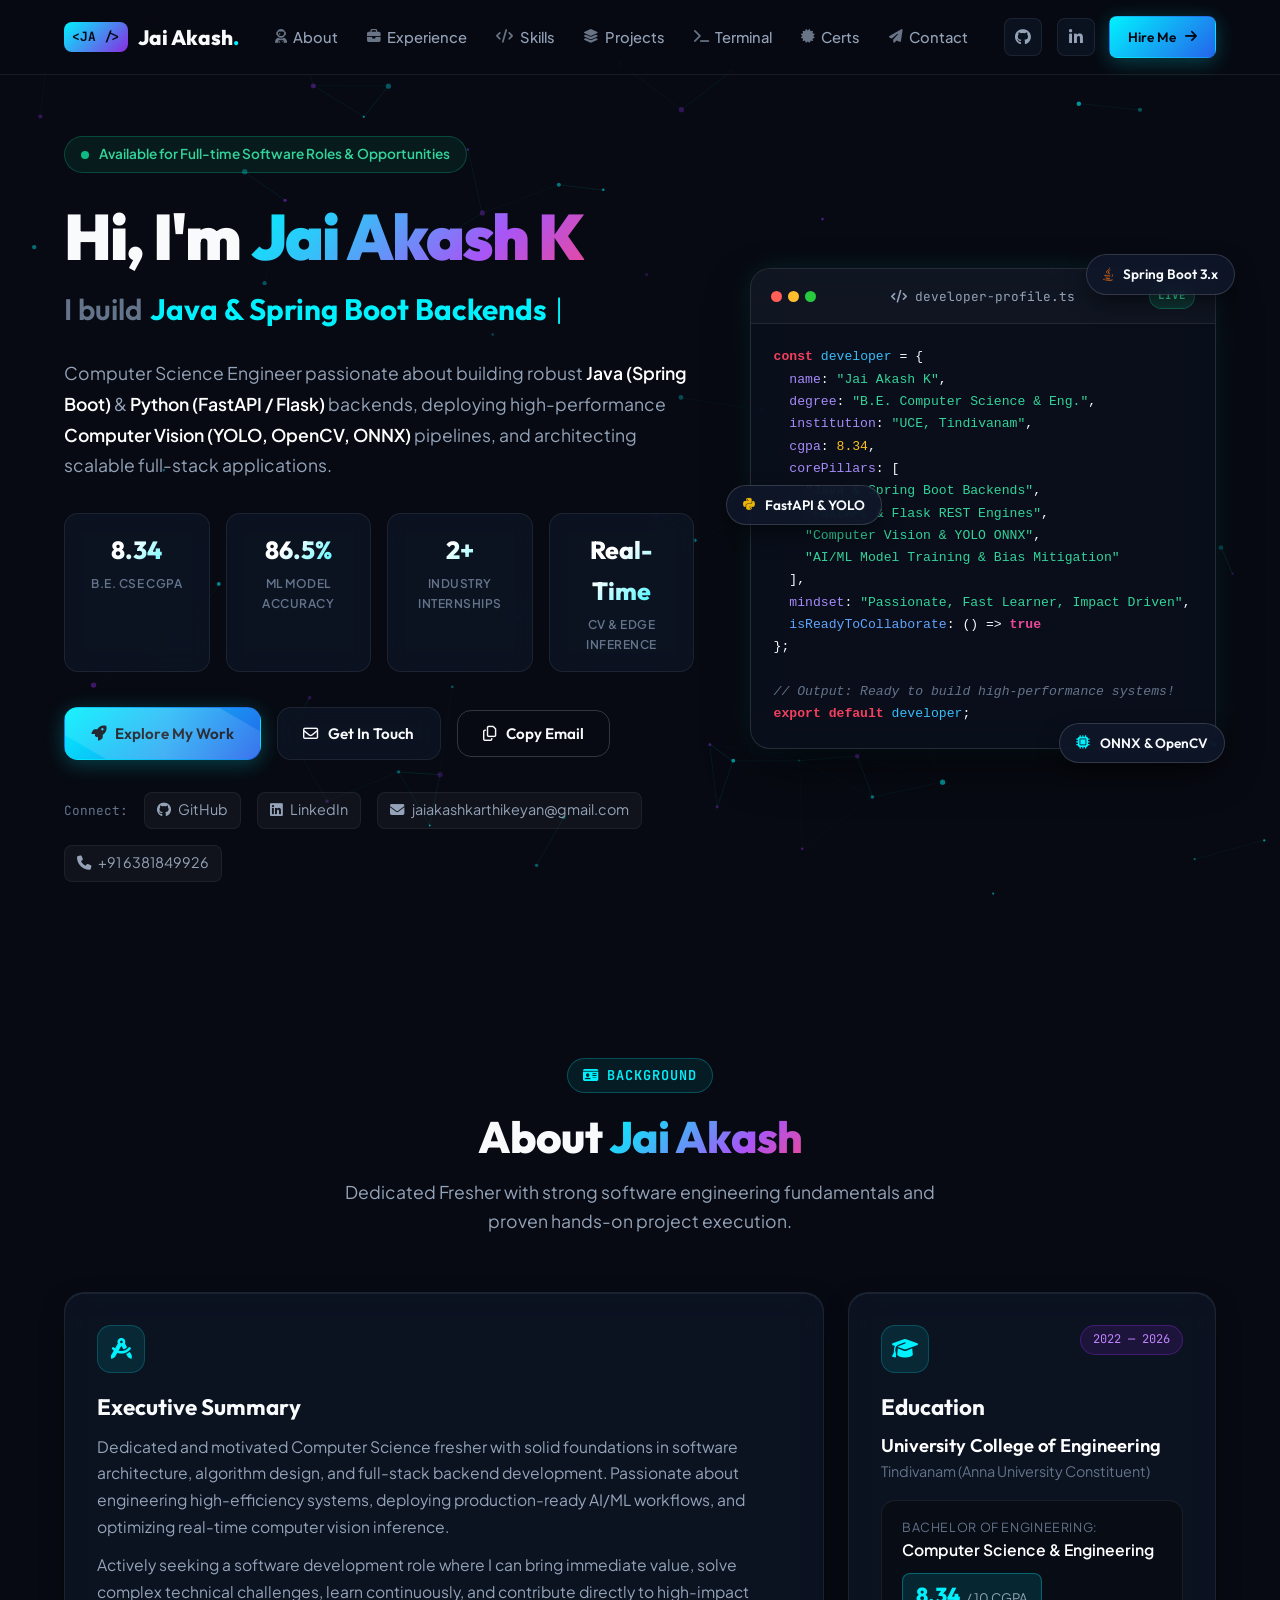
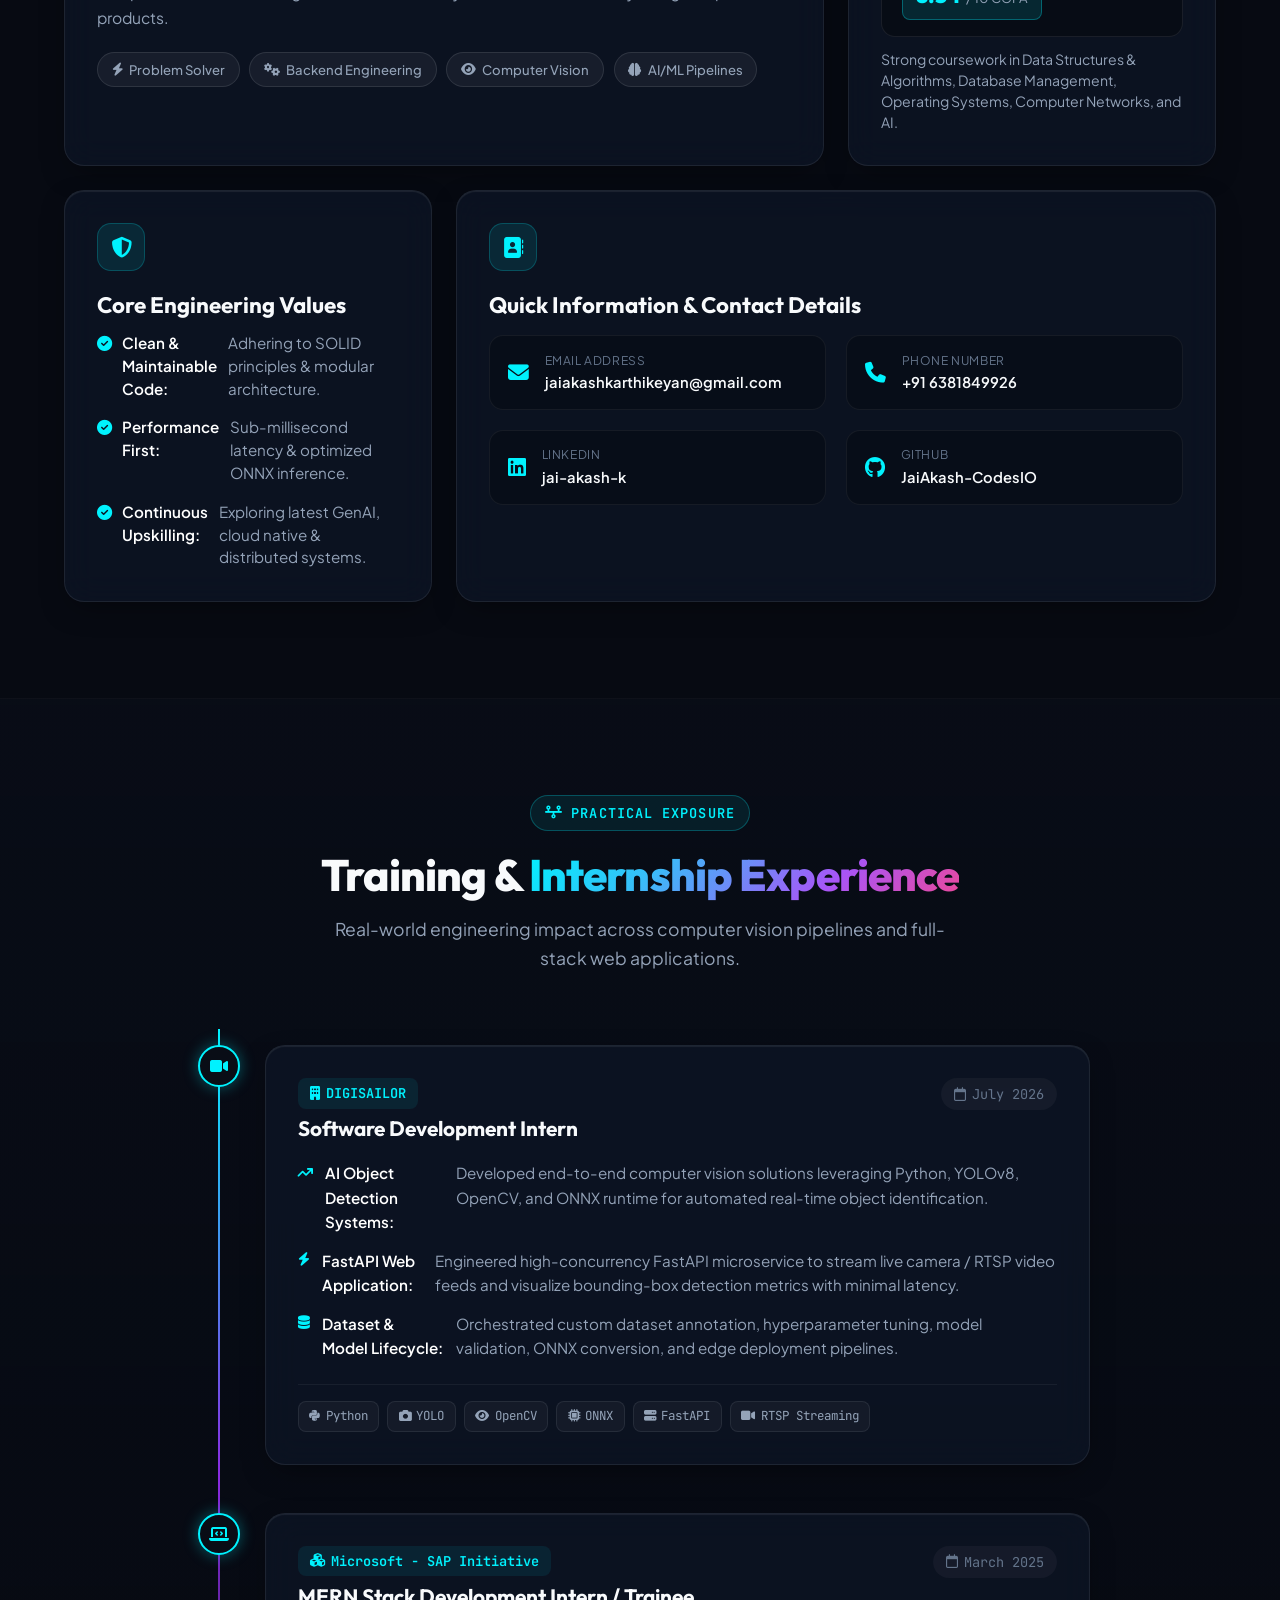
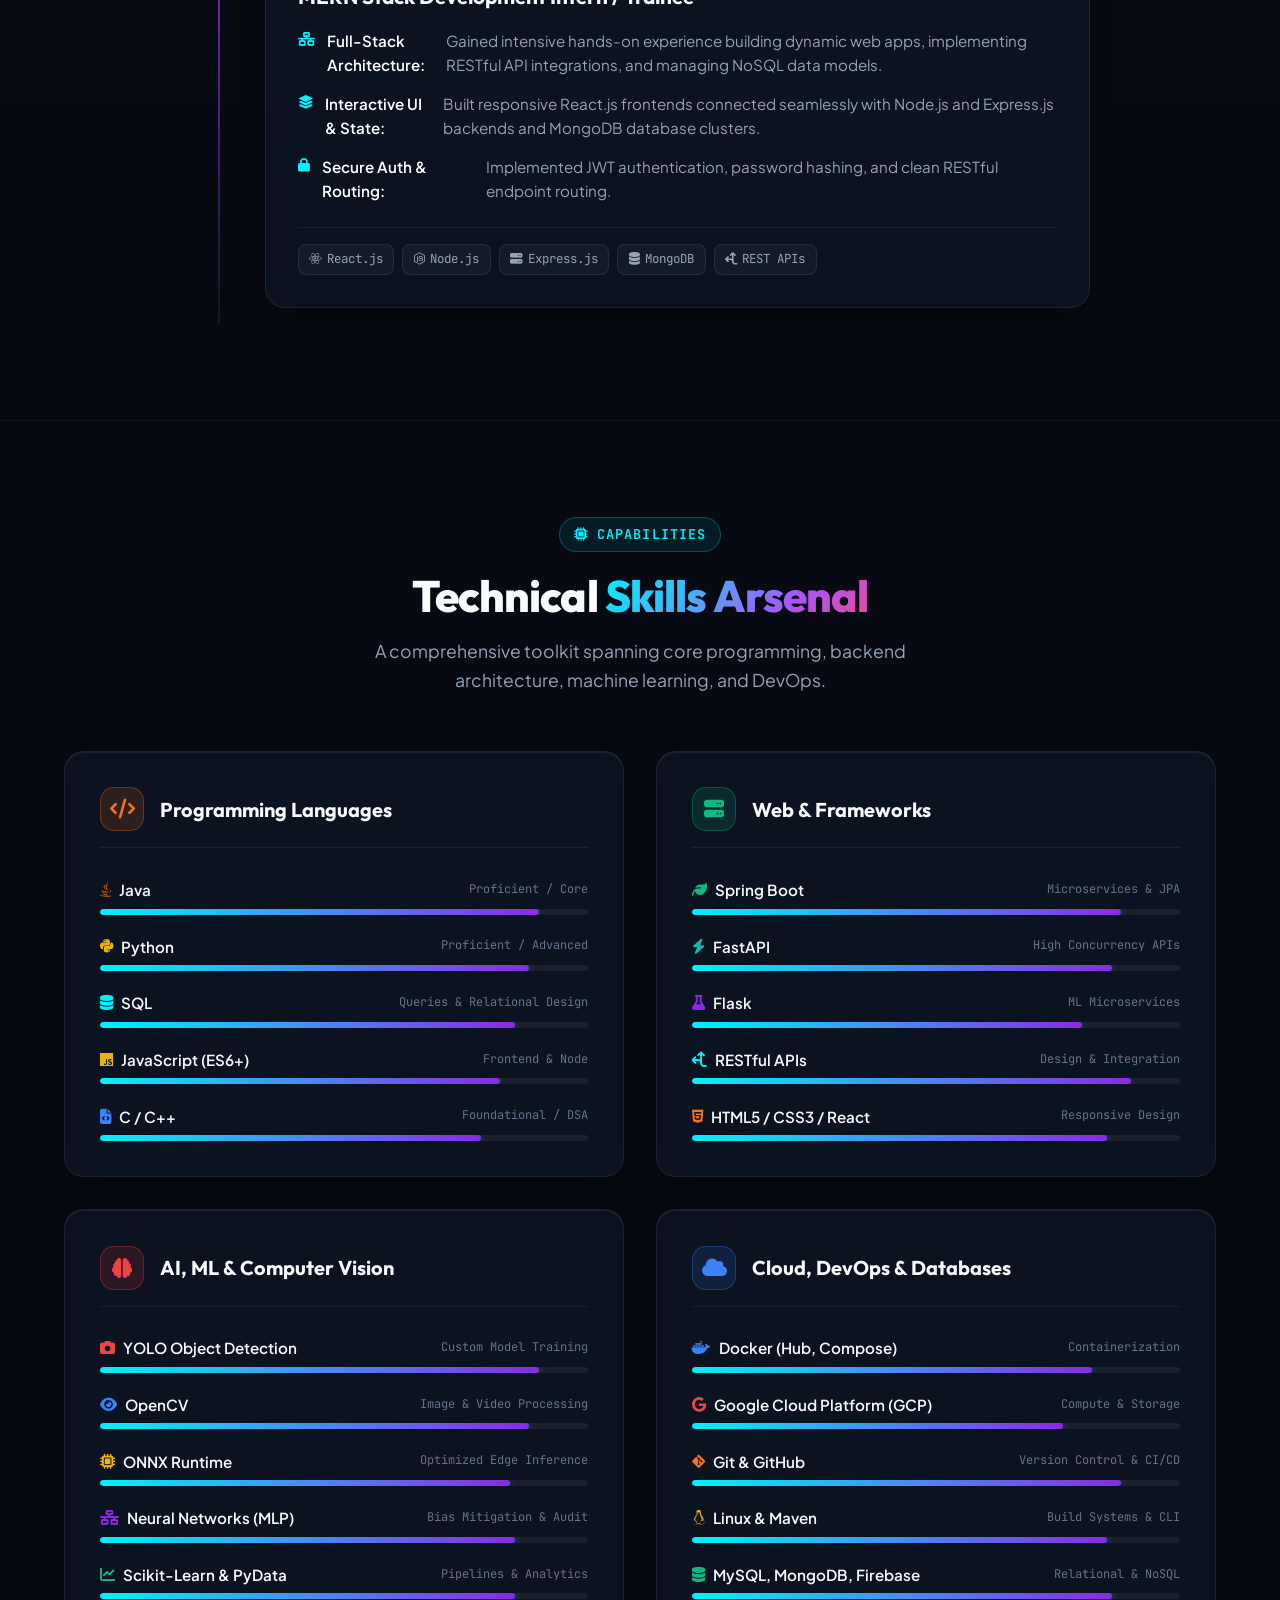
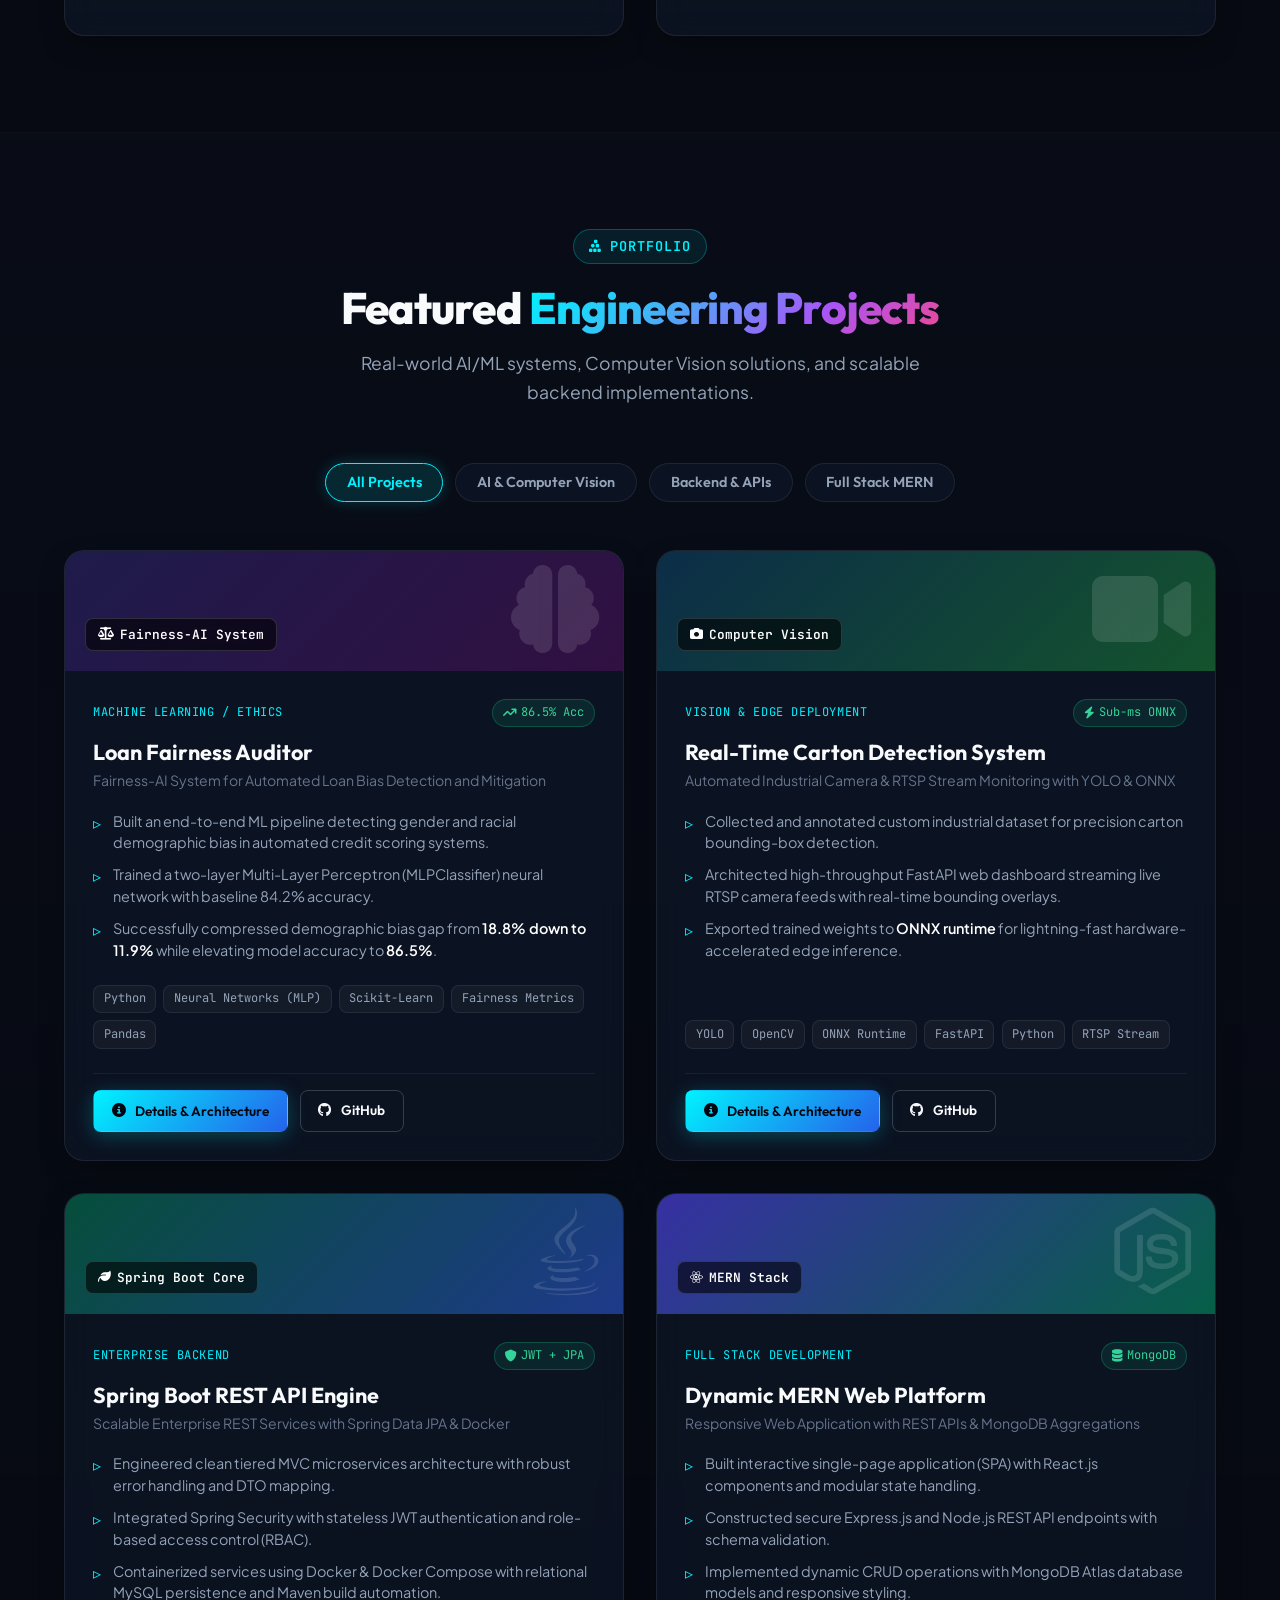
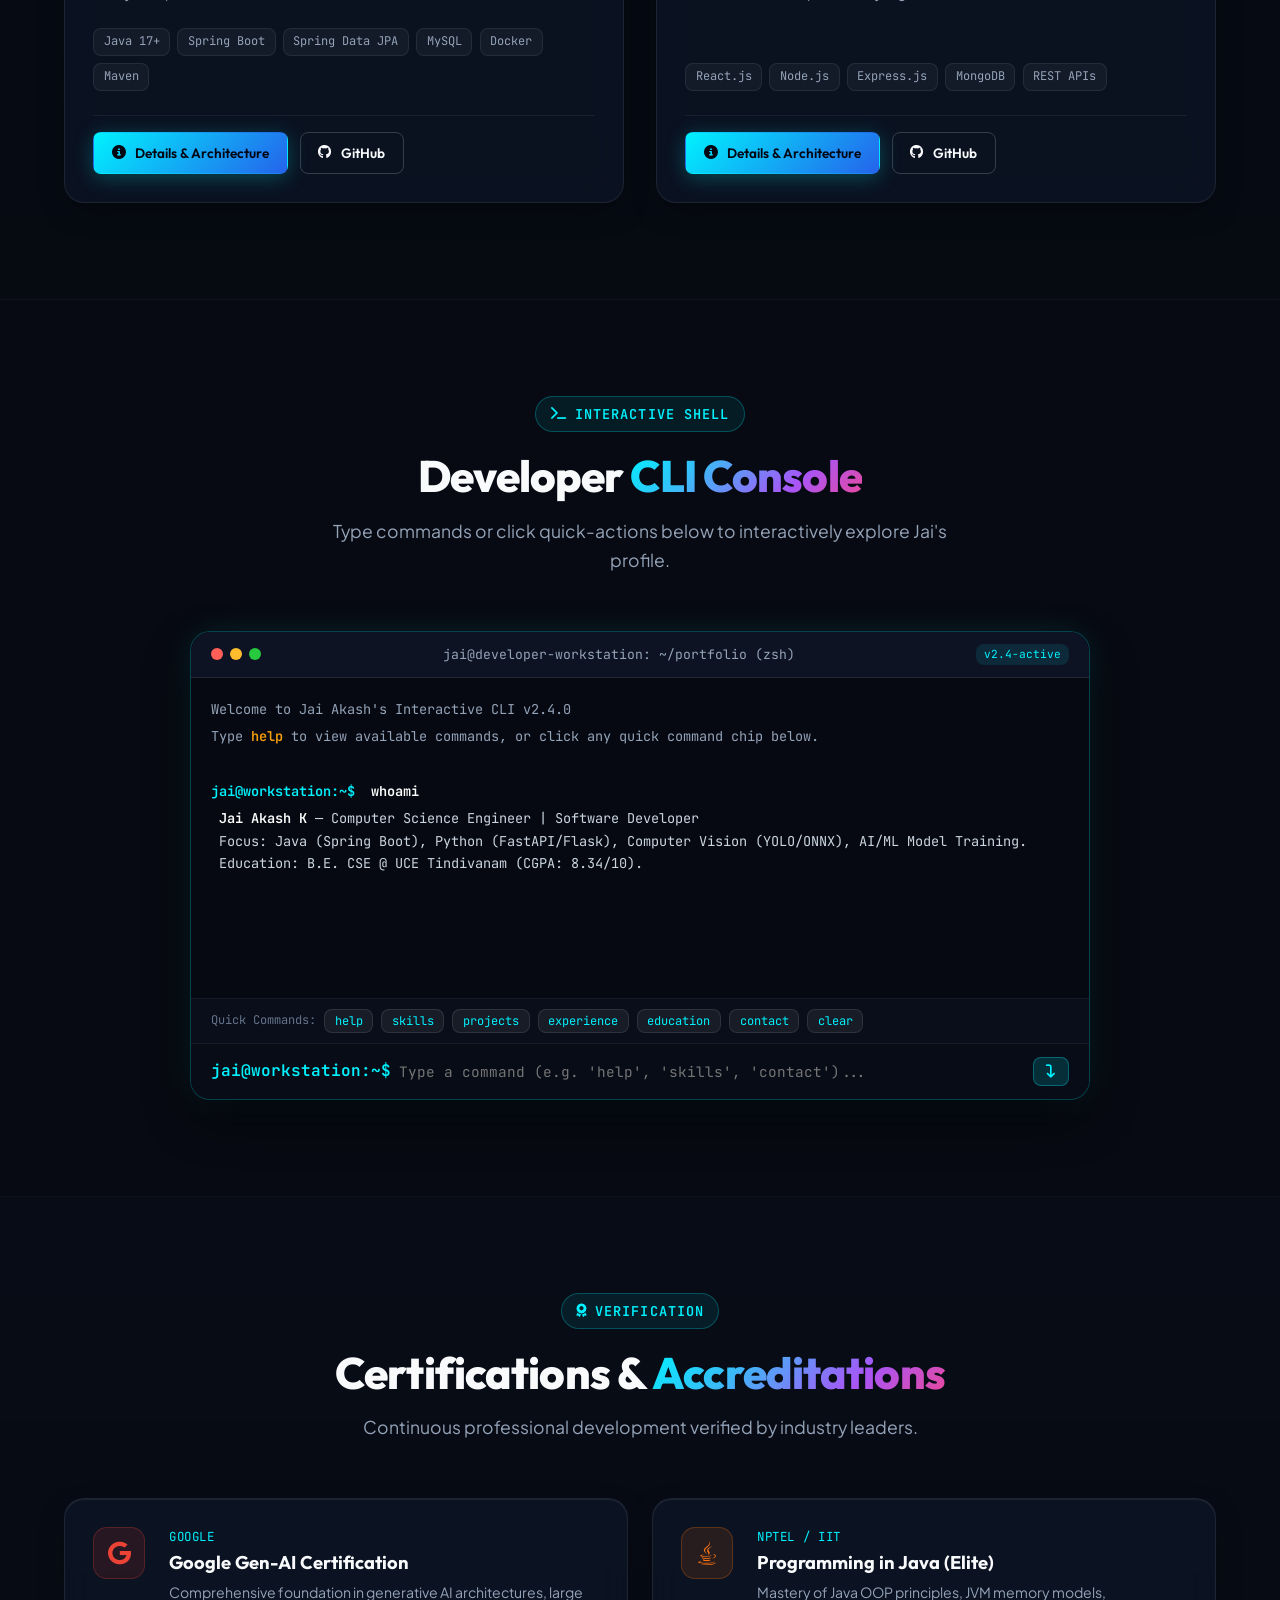
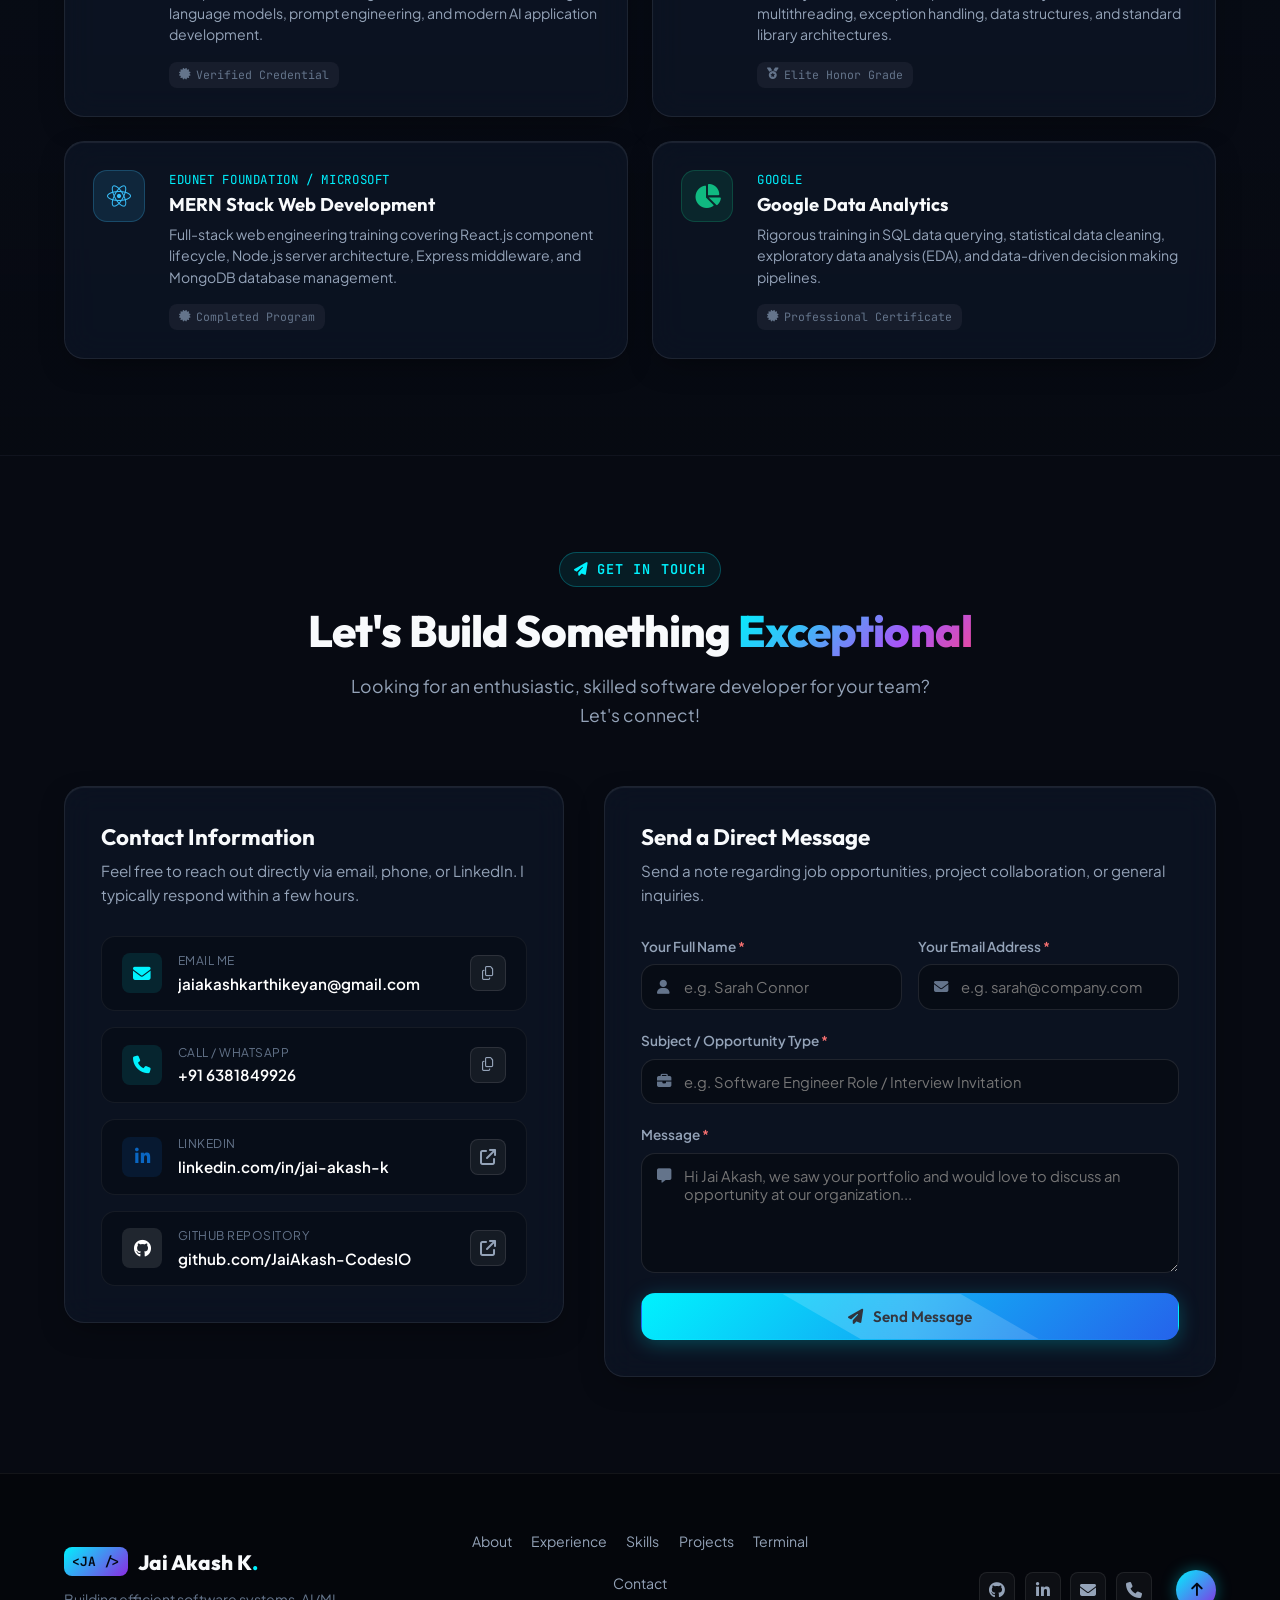
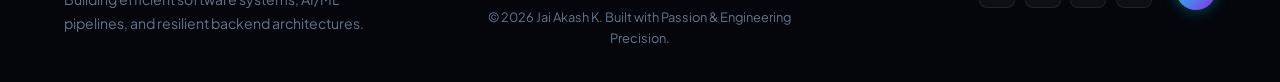
==== index.html @ e38d55bb "feat: initial portfolio release" ====
<!DOCTYPE html>
<html lang="en" class="scroll-smooth">
<head>
  <meta charset="UTF-8">
  <meta name="viewport" content="width=device-width, initial-scale=1.0">
  <meta name="description" content="Jai Akash K - Software Developer & Computer Science Engineer specializing in Spring Boot, FastAPI, AI/ML Model Training, and Computer Vision (YOLO, OpenCV, ONNX).">
  <meta name="keywords" content="Jai Akash K, Software Developer, Java, Spring Boot, Python, FastAPI, Flask, Computer Vision, YOLO, OpenCV, Machine Learning, Portfolio">
  <meta name="author" content="Jai Akash K">
  <title>Jai Akash K | Software Developer & AI/ML Engineer</title>

  <!-- Google Fonts -->
  <link rel="preconnect" href="https://fonts.googleapis.com">
  <link rel="preconnect" href="https://fonts.gstatic.com" crossorigin>
  <link href="https://fonts.googleapis.com/css2?family=JetBrains+Mono:ital,wght@0,300;0,400;0,600;0,700;1,400&family=Outfit:wght@300;400;500;600;700;800;900&family=Plus+Jakarta+Sans:wght@300;400;500;600;700&display=swap" rel="stylesheet">

  <!-- FontAwesome Icons -->
  <link rel="stylesheet" href="https://cdnjs.cloudflare.com/ajax/libs/font-awesome/6.5.1/css/all.min.css" integrity="sha512-DTOQO9RWCH3ppGqcWaEA1BIZOC6xxalwEsw9c2QQeAIftl+Vegovlnee1c9QX4TctnWMn13TZye+giMm8e2LwA==" crossorigin="anonymous" referrerpolicy="no-referrer" />

  <!-- Main Stylesheet -->
  <link rel="stylesheet" href="styles.css">
</head>
<body>

  <!-- Background Animated Canvas -->
  <canvas id="bg-canvas"></canvas>

  <!-- Reading / Scroll Progress Bar -->
  <div id="scroll-progress" class="scroll-progress-bar"></div>

  <!-- Toast Container -->
  <div id="toast-container" class="toast-container" aria-live="polite"></div>

  <!-- Top Navigation Bar -->
  <header class="navbar-header" id="navbar">
    <div class="nav-container">
      <a href="#hero" class="nav-brand" aria-label="Jai Akash Home">
        <span class="brand-badge">&lt;JA /&gt;</span>
        <span class="brand-text">Jai Akash<span class="dot">.</span></span>
      </a>

      <!-- Desktop Nav Links -->
      <nav class="nav-links" id="nav-menu">
        <a href="#about" class="nav-link"><i class="fa-solid fa-user-astronaut"></i> About</a>
        <a href="#experience" class="nav-link"><i class="fa-solid fa-briefcase"></i> Experience</a>
        <a href="#skills" class="nav-link"><i class="fa-solid fa-code"></i> Skills</a>
        <a href="#projects" class="nav-link"><i class="fa-solid fa-layer-group"></i> Projects</a>
        <a href="#terminal" class="nav-link"><i class="fa-solid fa-terminal"></i> Terminal</a>
        <a href="#certifications" class="nav-link"><i class="fa-solid fa-certificate"></i> Certs</a>
        <a href="#contact" class="nav-link"><i class="fa-solid fa-paper-plane"></i> Contact</a>
      </nav>

      <!-- Nav CTA & Actions -->
      <div class="nav-actions">
        <a href="https://github.com/JaiAkash-CodesIO" target="_blank" rel="noopener noreferrer" class="social-icon-btn" title="GitHub Profile">
          <i class="fa-brands fa-github"></i>
        </a>
        <a href="https://linkedin.com/in/jai-akash-k" target="_blank" rel="noopener noreferrer" class="social-icon-btn" title="LinkedIn Profile">
          <i class="fa-brands fa-linkedin-in"></i>
        </a>
        <a href="#contact" class="btn btn-primary btn-sm">
          <span>Hire Me</span>
          <i class="fa-solid fa-arrow-right"></i>
        </a>
        <!-- Mobile Hamburger Toggle -->
        <button class="mobile-toggle" id="mobile-toggle" aria-label="Toggle Navigation Menu">
          <span class="bar"></span>
          <span class="bar"></span>
          <span class="bar"></span>
        </button>
      </div>
    </div>
  </header>

  <main>
    <!-- HERO SECTION -->
    <section id="hero" class="hero-section">
      <div class="container hero-grid">
        <!-- Hero Text Content -->
        <div class="hero-content">
          <div class="status-pill">
            <span class="pulse-dot"></span>
            <span>Available for Full-time Software Roles & Opportunities</span>
          </div>

          <h1 class="hero-title">
            Hi, I'm <span class="gradient-text">Jai Akash K</span>
          </h1>

          <div class="hero-typing-wrapper">
            <span class="typing-prefix">I build</span>
            <span class="typing-text" id="typing-text"></span>
            <span class="typing-cursor">|</span>
          </div>

          <p class="hero-description">
            Computer Science Engineer passionate about building robust <strong>Java (Spring Boot)</strong> & <strong>Python (FastAPI / Flask)</strong> backends, deploying high-performance <strong>Computer Vision (YOLO, OpenCV, ONNX)</strong> pipelines, and architecting scalable full-stack applications.
          </p>

          <!-- Hero Metrics -->
          <div class="hero-stats">
            <div class="stat-card">
              <div class="stat-number">8.34</div>
              <div class="stat-label">B.E. CSE CGPA</div>
            </div>
            <div class="stat-card">
              <div class="stat-number">86.5%</div>
              <div class="stat-label">ML Model Accuracy</div>
            </div>
            <div class="stat-card">
              <div class="stat-number">2+</div>
              <div class="stat-label">Industry Internships</div>
            </div>
            <div class="stat-card">
              <div class="stat-number">Real-Time</div>
              <div class="stat-label">CV & Edge Inference</div>
            </div>
          </div>

          <!-- Hero Action Buttons -->
          <div class="hero-actions">
            <a href="#projects" class="btn btn-primary btn-glow">
              <i class="fa-solid fa-rocket"></i>
              <span>Explore My Work</span>
            </a>
            <a href="#contact" class="btn btn-glass">
              <i class="fa-regular fa-envelope"></i>
              <span>Get In Touch</span>
            </a>
            <button class="btn btn-outline" id="quick-copy-email" data-clipboard="jaiakashkarthikeyan@gmail.com">
              <i class="fa-regular fa-copy"></i>
              <span>Copy Email</span>
            </button>
          </div>

          <!-- Direct Quick Links -->
          <div class="hero-social-links">
            <span class="links-label">Connect:</span>
            <a href="https://github.com/JaiAkash-CodesIO" target="_blank" rel="noopener noreferrer" class="hero-social-link">
              <i class="fa-brands fa-github"></i> GitHub
            </a>
            <a href="https://linkedin.com/in/jai-akash-k" target="_blank" rel="noopener noreferrer" class="hero-social-link">
              <i class="fa-brands fa-linkedin"></i> LinkedIn
            </a>
            <a href="mailto:jaiakashkarthikeyan@gmail.com" class="hero-social-link">
              <i class="fa-solid fa-envelope"></i> jaiakashkarthikeyan@gmail.com
            </a>
            <a href="tel:+916381849926" class="hero-social-link">
              <i class="fa-solid fa-phone"></i> +91 6381849926
            </a>
          </div>
        </div>

        <!-- Hero Visual / 3D Code Card -->
        <div class="hero-visual">
          <div class="floating-tech-card" id="tech-card">
            <div class="card-header-bar">
              <div class="mac-dots">
                <span class="dot-red"></span>
                <span class="dot-yellow"></span>
                <span class="dot-green"></span>
              </div>
              <span class="card-title-text"><i class="fa-solid fa-code"></i> developer-profile.ts</span>
              <span class="badge-live">LIVE</span>
            </div>

            <div class="card-code-body">
              <pre><code><span class="code-keyword">const</span> <span class="code-variable">developer</span> = {
  <span class="code-property">name</span>: <span class="code-string">"Jai Akash K"</span>,
  <span class="code-property">degree</span>: <span class="code-string">"B.E. Computer Science & Eng."</span>,
  <span class="code-property">institution</span>: <span class="code-string">"UCE, Tindivanam"</span>,
  <span class="code-property">cgpa</span>: <span class="code-number">8.34</span>,
  <span class="code-property">corePillars</span>: [
    <span class="code-string">"Java & Spring Boot Backends"</span>,
    <span class="code-string">"FastAPI & Flask REST Engines"</span>,
    <span class="code-string">"Computer Vision & YOLO ONNX"</span>,
    <span class="code-string">"AI/ML Model Training & Bias Mitigation"</span>
  ],
  <span class="code-property">mindset</span>: <span class="code-string">"Passionate, Fast Learner, Impact Driven"</span>,
  <span class="code-function">isReadyToCollaborate</span>: () =&gt; <span class="code-boolean">true</span>
};

<span class="code-comment">// Output: Ready to build high-performance systems!</span>
<span class="code-keyword">export default</span> <span class="code-variable">developer</span>;</code></pre>
            </div>

            <!-- Floating Badges on Card -->
            <div class="float-badge badge-top-right">
              <i class="fa-brands fa-java text-orange"></i>
              <span>Spring Boot 3.x</span>
            </div>
            <div class="float-badge badge-mid-left">
              <i class="fa-brands fa-python text-yellow"></i>
              <span>FastAPI & YOLO</span>
            </div>
            <div class="float-badge badge-bottom-right">
              <i class="fa-solid fa-microchip text-cyan"></i>
              <span>ONNX & OpenCV</span>
            </div>
          </div>
        </div>
      </div>
    </section>

    <!-- ABOUT & EDUCATION BENTO SECTION -->
    <section id="about" class="section-padding">
      <div class="container">
        <div class="section-header text-center">
          <div class="section-tag"><i class="fa-solid fa-id-card"></i> Background</div>
          <h2 class="section-title">About <span class="gradient-text">Jai Akash</span></h2>
          <p class="section-subtitle">Dedicated Fresher with strong software engineering fundamentals and proven hands-on project execution.</p>
        </div>

        <div class="bento-grid">
          <!-- Executive Summary Bento Item -->
          <div class="bento-card bento-span-2">
            <div class="bento-icon-wrapper">
              <i class="fa-solid fa-compass-drafting"></i>
            </div>
            <h3 class="bento-title">Executive Summary</h3>
            <p class="bento-text">
              Dedicated and motivated Computer Science fresher with solid foundations in software architecture, algorithm design, and full-stack backend development. Passionate about engineering high-efficiency systems, deploying production-ready AI/ML workflows, and optimizing real-time computer vision inference.
            </p>
            <p class="bento-text mt-3">
              Actively seeking a software development role where I can bring immediate value, solve complex technical challenges, learn continuously, and contribute directly to high-impact products.
            </p>
            <div class="bento-tags mt-4">
              <span class="tech-tag"><i class="fa-solid fa-bolt"></i> Problem Solver</span>
              <span class="tech-tag"><i class="fa-solid fa-gears"></i> Backend Engineering</span>
              <span class="tech-tag"><i class="fa-solid fa-eye"></i> Computer Vision</span>
              <span class="tech-tag"><i class="fa-solid fa-brain"></i> AI/ML Pipelines</span>
            </div>
          </div>

          <!-- Education Card -->
          <div class="bento-card">
            <div class="bento-icon-wrapper">
              <i class="fa-solid fa-graduation-cap"></i>
            </div>
            <div class="bento-date-pill">2022 — 2026</div>
            <h3 class="bento-title">Education</h3>
            <h4 class="bento-institution">University College of Engineering</h4>
            <p class="bento-subinfo">Tindivanam (Anna University Constituent)</p>
            <div class="grade-highlight">
              <span class="grade-label">Bachelor of Engineering:</span>
              <span class="grade-value">Computer Science & Engineering</span>
              <div class="cgpa-box">
                <span class="cgpa-num">8.34</span>
                <span class="cgpa-denom">/ 10 CGPA</span>
              </div>
            </div>
            <p class="bento-note mt-3">Strong coursework in Data Structures & Algorithms, Database Management, Operating Systems, Computer Networks, and AI.</p>
          </div>

          <!-- Core Values & Philosophy -->
          <div class="bento-card">
            <div class="bento-icon-wrapper">
              <i class="fa-solid fa-shield-halved"></i>
            </div>
            <h3 class="bento-title">Core Engineering Values</h3>
            <ul class="values-list">
              <li><i class="fa-solid fa-circle-check text-cyan"></i> <strong>Clean & Maintainable Code:</strong> Adhering to SOLID principles & modular architecture.</li>
              <li><i class="fa-solid fa-circle-check text-cyan"></i> <strong>Performance First:</strong> Sub-millisecond latency & optimized ONNX inference.</li>
              <li><i class="fa-solid fa-circle-check text-cyan"></i> <strong>Continuous Upskilling:</strong> Exploring latest GenAI, cloud native & distributed systems.</li>
            </ul>
          </div>

          <!-- Quick Contact & Location Info -->
          <div class="bento-card bento-span-2">
            <div class="bento-icon-wrapper">
              <i class="fa-solid fa-address-book"></i>
            </div>
            <h3 class="bento-title">Quick Information & Contact Details</h3>
            <div class="quick-contact-grid">
              <div class="contact-mini-item">
                <i class="fa-solid fa-envelope"></i>
                <div>
                  <span class="mini-label">Email Address</span>
                  <a href="mailto:jaiakashkarthikeyan@gmail.com" class="mini-val">jaiakashkarthikeyan@gmail.com</a>
                </div>
              </div>
              <div class="contact-mini-item">
                <i class="fa-solid fa-phone"></i>
                <div>
                  <span class="mini-label">Phone Number</span>
                  <a href="tel:+916381849926" class="mini-val">+91 6381849926</a>
                </div>
              </div>
              <div class="contact-mini-item">
                <i class="fa-brands fa-linkedin"></i>
                <div>
                  <span class="mini-label">LinkedIn</span>
                  <a href="https://linkedin.com/in/jai-akash-k" target="_blank" rel="noopener noreferrer" class="mini-val">jai-akash-k</a>
                </div>
              </div>
              <div class="contact-mini-item">
                <i class="fa-brands fa-github"></i>
                <div>
                  <span class="mini-label">GitHub</span>
                  <a href="https://github.com/JaiAkash-CodesIO" target="_blank" rel="noopener noreferrer" class="mini-val">JaiAkash-CodesIO</a>
                </div>
              </div>
            </div>
          </div>
        </div>
      </div>
    </section>

    <!-- EXPERIENCE & INTERNSHIPS -->
    <section id="experience" class="section-padding section-alt">
      <div class="container">
        <div class="section-header text-center">
          <div class="section-tag"><i class="fa-solid fa-timeline"></i> Practical Exposure</div>
          <h2 class="section-title">Training & <span class="gradient-text">Internship Experience</span></h2>
          <p class="section-subtitle">Real-world engineering impact across computer vision pipelines and full-stack web applications.</p>
        </div>

        <div class="timeline">
          <!-- Timeline Item 1: DIGISAILOR -->
          <div class="timeline-item">
            <div class="timeline-dot">
              <i class="fa-solid fa-video"></i>
            </div>
            <div class="timeline-card">
              <div class="timeline-card-header">
                <div>
                  <span class="company-badge"><i class="fa-solid fa-building"></i> DIGISAILOR</span>
                  <h3 class="timeline-role">Software Development Intern</h3>
                </div>
                <div class="timeline-date"><i class="fa-regular fa-calendar"></i> July 2026</div>
              </div>
              <ul class="timeline-points">
                <li>
                  <i class="fa-solid fa-arrow-trend-up text-cyan"></i>
                  <strong>AI Object Detection Systems:</strong> Developed end-to-end computer vision solutions leveraging Python, YOLOv8, OpenCV, and ONNX runtime for automated real-time object identification.
                </li>
                <li>
                  <i class="fa-solid fa-bolt text-cyan"></i>
                  <strong>FastAPI Web Application:</strong> Engineered high-concurrency FastAPI microservice to stream live camera / RTSP video feeds and visualize bounding-box detection metrics with minimal latency.
                </li>
                <li>
                  <i class="fa-solid fa-database text-cyan"></i>
                  <strong>Dataset & Model Lifecycle:</strong> Orchestrated custom dataset annotation, hyperparameter tuning, model validation, ONNX conversion, and edge deployment pipelines.
                </li>
              </ul>
              <div class="timeline-tech-stack">
                <span class="tech-pill"><i class="fa-brands fa-python"></i> Python</span>
                <span class="tech-pill"><i class="fa-solid fa-camera"></i> YOLO</span>
                <span class="tech-pill"><i class="fa-solid fa-eye"></i> OpenCV</span>
                <span class="tech-pill"><i class="fa-solid fa-microchip"></i> ONNX</span>
                <span class="tech-pill"><i class="fa-solid fa-server"></i> FastAPI</span>
                <span class="tech-pill"><i class="fa-solid fa-video"></i> RTSP Streaming</span>
              </div>
            </div>
          </div>

          <!-- Timeline Item 2: Microsoft-SAP MERN -->
          <div class="timeline-item">
            <div class="timeline-dot">
              <i class="fa-solid fa-laptop-code"></i>
            </div>
            <div class="timeline-card">
              <div class="timeline-card-header">
                <div>
                  <span class="company-badge"><i class="fa-solid fa-cubes"></i> Microsoft - SAP Initiative</span>
                  <h3 class="timeline-role">MERN Stack Development Intern / Trainee</h3>
                </div>
                <div class="timeline-date"><i class="fa-regular fa-calendar"></i> March 2025</div>
              </div>
              <ul class="timeline-points">
                <li>
                  <i class="fa-solid fa-network-wired text-cyan"></i>
                  <strong>Full-Stack Architecture:</strong> Gained intensive hands-on experience building dynamic web apps, implementing RESTful API integrations, and managing NoSQL data models.
                </li>
                <li>
                  <i class="fa-solid fa-layer-group text-cyan"></i>
                  <strong>Interactive UI & State:</strong> Built responsive React.js frontends connected seamlessly with Node.js and Express.js backends and MongoDB database clusters.
                </li>
                <li>
                  <i class="fa-solid fa-lock text-cyan"></i>
                  <strong>Secure Auth & Routing:</strong> Implemented JWT authentication, password hashing, and clean RESTful endpoint routing.
                </li>
              </ul>
              <div class="timeline-tech-stack">
                <span class="tech-pill"><i class="fa-brands fa-react"></i> React.js</span>
                <span class="tech-pill"><i class="fa-brands fa-node-js"></i> Node.js</span>
                <span class="tech-pill"><i class="fa-solid fa-server"></i> Express.js</span>
                <span class="tech-pill"><i class="fa-solid fa-database"></i> MongoDB</span>
                <span class="tech-pill"><i class="fa-solid fa-arrows-split-up-and-left"></i> REST APIs</span>
              </div>
            </div>
          </div>
        </div>
      </div>
    </section>

    <!-- TECHNICAL SKILLS MATRIX -->
    <section id="skills" class="section-padding">
      <div class="container">
        <div class="section-header text-center">
          <div class="section-tag"><i class="fa-solid fa-microchip"></i> Capabilities</div>
          <h2 class="section-title">Technical <span class="gradient-text">Skills Arsenal</span></h2>
          <p class="section-subtitle">A comprehensive toolkit spanning core programming, backend architecture, machine learning, and DevOps.</p>
        </div>

        <div class="skills-grid">
          <!-- Programming Languages -->
          <div class="skill-category-card">
            <div class="category-header">
              <div class="cat-icon cat-java"><i class="fa-solid fa-code"></i></div>
              <h3>Programming Languages</h3>
            </div>
            <div class="skills-badges-list">
              <div class="skill-badge-item">
                <div class="skill-info">
                  <span class="skill-name"><i class="fa-brands fa-java text-orange"></i> Java</span>
                  <span class="skill-level">Proficient / Core</span>
                </div>
                <div class="skill-progress-track"><div class="skill-progress-bar" style="width: 90%;"></div></div>
              </div>
              <div class="skill-badge-item">
                <div class="skill-info">
                  <span class="skill-name"><i class="fa-brands fa-python text-yellow"></i> Python</span>
                  <span class="skill-level">Proficient / Advanced</span>
                </div>
                <div class="skill-progress-track"><div class="skill-progress-bar" style="width: 88%;"></div></div>
              </div>
              <div class="skill-badge-item">
                <div class="skill-info">
                  <span class="skill-name"><i class="fa-solid fa-database text-cyan"></i> SQL</span>
                  <span class="skill-level">Queries & Relational Design</span>
                </div>
                <div class="skill-progress-track"><div class="skill-progress-bar" style="width: 85%;"></div></div>
              </div>
              <div class="skill-badge-item">
                <div class="skill-info">
                  <span class="skill-name"><i class="fa-brands fa-js text-yellow"></i> JavaScript (ES6+)</span>
                  <span class="skill-level">Frontend & Node</span>
                </div>
                <div class="skill-progress-track"><div class="skill-progress-bar" style="width: 82%;"></div></div>
              </div>
              <div class="skill-badge-item">
                <div class="skill-info">
                  <span class="skill-name"><i class="fa-solid fa-file-code text-blue"></i> C / C++</span>
                  <span class="skill-level">Foundational / DSA</span>
                </div>
                <div class="skill-progress-track"><div class="skill-progress-bar" style="width: 78%;"></div></div>
              </div>
            </div>
          </div>

          <!-- Web & Backend Frameworks -->
          <div class="skill-category-card">
            <div class="category-header">
              <div class="cat-icon cat-backend"><i class="fa-solid fa-server"></i></div>
              <h3>Web & Frameworks</h3>
            </div>
            <div class="skills-badges-list">
              <div class="skill-badge-item">
                <div class="skill-info">
                  <span class="skill-name"><i class="fa-solid fa-leaf text-green"></i> Spring Boot</span>
                  <span class="skill-level">Microservices & JPA</span>
                </div>
                <div class="skill-progress-track"><div class="skill-progress-bar" style="width: 88%;"></div></div>
              </div>
              <div class="skill-badge-item">
                <div class="skill-info">
                  <span class="skill-name"><i class="fa-solid fa-bolt text-teal"></i> FastAPI</span>
                  <span class="skill-level">High Concurrency APIs</span>
                </div>
                <div class="skill-progress-track"><div class="skill-progress-bar" style="width: 86%;"></div></div>
              </div>
              <div class="skill-badge-item">
                <div class="skill-info">
                  <span class="skill-name"><i class="fa-solid fa-flask text-purple"></i> Flask</span>
                  <span class="skill-level">ML Microservices</span>
                </div>
                <div class="skill-progress-track"><div class="skill-progress-bar" style="width: 80%;"></div></div>
              </div>
              <div class="skill-badge-item">
                <div class="skill-info">
                  <span class="skill-name"><i class="fa-solid fa-arrows-split-up-and-left text-cyan"></i> RESTful APIs</span>
                  <span class="skill-level">Design & Integration</span>
                </div>
                <div class="skill-progress-track"><div class="skill-progress-bar" style="width: 90%;"></div></div>
              </div>
              <div class="skill-badge-item">
                <div class="skill-info">
                  <span class="skill-name"><i class="fa-brands fa-html5 text-orange"></i> HTML5 / CSS3 / React</span>
                  <span class="skill-level">Responsive Design</span>
                </div>
                <div class="skill-progress-track"><div class="skill-progress-bar" style="width: 85%;"></div></div>
              </div>
            </div>
          </div>

          <!-- AI / ML & Computer Vision -->
          <div class="skill-category-card">
            <div class="category-header">
              <div class="cat-icon cat-ai"><i class="fa-solid fa-brain"></i></div>
              <h3>AI, ML & Computer Vision</h3>
            </div>
            <div class="skills-badges-list">
              <div class="skill-badge-item">
                <div class="skill-info">
                  <span class="skill-name"><i class="fa-solid fa-camera text-red"></i> YOLO Object Detection</span>
                  <span class="skill-level">Custom Model Training</span>
                </div>
                <div class="skill-progress-track"><div class="skill-progress-bar" style="width: 90%;"></div></div>
              </div>
              <div class="skill-badge-item">
                <div class="skill-info">
                  <span class="skill-name"><i class="fa-solid fa-eye text-blue"></i> OpenCV</span>
                  <span class="skill-level">Image & Video Processing</span>
                </div>
                <div class="skill-progress-track"><div class="skill-progress-bar" style="width: 88%;"></div></div>
              </div>
              <div class="skill-badge-item">
                <div class="skill-info">
                  <span class="skill-name"><i class="fa-solid fa-microchip text-yellow"></i> ONNX Runtime</span>
                  <span class="skill-level">Optimized Edge Inference</span>
                </div>
                <div class="skill-progress-track"><div class="skill-progress-bar" style="width: 84%;"></div></div>
              </div>
              <div class="skill-badge-item">
                <div class="skill-info">
                  <span class="skill-name"><i class="fa-solid fa-network-wired text-purple"></i> Neural Networks (MLP)</span>
                  <span class="skill-level">Bias Mitigation & Audit</span>
                </div>
                <div class="skill-progress-track"><div class="skill-progress-bar" style="width: 85%;"></div></div>
              </div>
              <div class="skill-badge-item">
                <div class="skill-info">
                  <span class="skill-name"><i class="fa-solid fa-chart-line text-green"></i> Scikit-Learn & PyData</span>
                  <span class="skill-level">Pipelines & Analytics</span>
                </div>
                <div class="skill-progress-track"><div class="skill-progress-bar" style="width: 85%;"></div></div>
              </div>
            </div>
          </div>

          <!-- Tools, DevOps & Databases -->
          <div class="skill-category-card">
            <div class="category-header">
              <div class="cat-icon cat-devops"><i class="fa-solid fa-cloud"></i></div>
              <h3>Cloud, DevOps & Databases</h3>
            </div>
            <div class="skills-badges-list">
              <div class="skill-badge-item">
                <div class="skill-info">
                  <span class="skill-name"><i class="fa-brands fa-docker text-blue"></i> Docker (Hub, Compose)</span>
                  <span class="skill-level">Containerization</span>
                </div>
                <div class="skill-progress-track"><div class="skill-progress-bar" style="width: 82%;"></div></div>
              </div>
              <div class="skill-badge-item">
                <div class="skill-info">
                  <span class="skill-name"><i class="fa-brands fa-google text-red"></i> Google Cloud Platform (GCP)</span>
                  <span class="skill-level">Compute & Storage</span>
                </div>
                <div class="skill-progress-track"><div class="skill-progress-bar" style="width: 76%;"></div></div>
              </div>
              <div class="skill-badge-item">
                <div class="skill-info">
                  <span class="skill-name"><i class="fa-brands fa-git-alt text-orange"></i> Git & GitHub</span>
                  <span class="skill-level">Version Control & CI/CD</span>
                </div>
                <div class="skill-progress-track"><div class="skill-progress-bar" style="width: 88%;"></div></div>
              </div>
              <div class="skill-badge-item">
                <div class="skill-info">
                  <span class="skill-name"><i class="fa-brands fa-linux text-yellow"></i> Linux & Maven</span>
                  <span class="skill-level">Build Systems & CLI</span>
                </div>
                <div class="skill-progress-track"><div class="skill-progress-bar" style="width: 85%;"></div></div>
              </div>
              <div class="skill-badge-item">
                <div class="skill-info">
                  <span class="skill-name"><i class="fa-solid fa-database text-green"></i> MySQL, MongoDB, Firebase</span>
                  <span class="skill-level">Relational & NoSQL</span>
                </div>
                <div class="skill-progress-track"><div class="skill-progress-bar" style="width: 86%;"></div></div>
              </div>
            </div>
          </div>
        </div>
      </div>
    </section>

    <!-- FEATURED PROJECTS SHOWCASE -->
    <section id="projects" class="section-padding section-alt">
      <div class="container">
        <div class="section-header text-center">
          <div class="section-tag"><i class="fa-solid fa-cubes-stacked"></i> Portfolio</div>
          <h2 class="section-title">Featured <span class="gradient-text">Engineering Projects</span></h2>
          <p class="section-subtitle">Real-world AI/ML systems, Computer Vision solutions, and scalable backend implementations.</p>
        </div>

        <!-- Project Filter Buttons -->
        <div class="project-filters">
          <button class="filter-btn active" data-filter="all">All Projects</button>
          <button class="filter-btn" data-filter="ai-cv">AI & Computer Vision</button>
          <button class="filter-btn" data-filter="backend">Backend & APIs</button>
          <button class="filter-btn" data-filter="fullstack">Full Stack MERN</button>
        </div>

        <div class="projects-grid">
          <!-- Project 1: Loan Fairness Auditor -->
          <div class="project-card" data-category="ai-cv" data-project-id="loan-fairness">
            <div class="project-card-banner banner-ml">
              <div class="banner-badge"><i class="fa-solid fa-scale-balanced"></i> Fairness-AI System</div>
              <div class="banner-icon-bg"><i class="fa-solid fa-brain"></i></div>
            </div>
            <div class="project-card-body">
              <div class="project-meta-row">
                <span class="project-category-tag">Machine Learning / Ethics</span>
                <span class="project-stat-pill"><i class="fa-solid fa-arrow-trend-up"></i> 86.5% Acc</span>
              </div>
              <h3 class="project-title">Loan Fairness Auditor</h3>
              <p class="project-tagline">Fairness-AI System for Automated Loan Bias Detection and Mitigation</p>
              
              <ul class="project-highlights">
                <li>Built an end-to-end ML pipeline detecting gender and racial demographic bias in automated credit scoring systems.</li>
                <li>Trained a two-layer Multi-Layer Perceptron (MLPClassifier) neural network with baseline 84.2% accuracy.</li>
                <li>Successfully compressed demographic bias gap from <strong>18.8% down to 11.9%</strong> while elevating model accuracy to <strong>86.5%</strong>.</li>
              </ul>

              <div class="project-tags">
                <span>Python</span>
                <span>Neural Networks (MLP)</span>
                <span>Scikit-Learn</span>
                <span>Fairness Metrics</span>
                <span>Pandas</span>
              </div>

              <div class="project-footer-actions">
                <button class="btn btn-sm btn-primary open-modal-btn" data-modal="loan-fairness">
                  <i class="fa-solid fa-circle-info"></i> Details & Architecture
                </button>
                <a href="https://github.com/JaiAkash-CodesIO" target="_blank" rel="noopener noreferrer" class="btn btn-sm btn-outline">
                  <i class="fa-brands fa-github"></i> GitHub
                </a>
              </div>
            </div>
          </div>

          <!-- Project 2: Real-Time Carton Detection System -->
          <div class="project-card" data-category="ai-cv" data-project-id="carton-detection">
            <div class="project-card-banner banner-cv">
              <div class="banner-badge"><i class="fa-solid fa-camera"></i> Computer Vision</div>
              <div class="banner-icon-bg"><i class="fa-solid fa-video"></i></div>
            </div>
            <div class="project-card-body">
              <div class="project-meta-row">
                <span class="project-category-tag">Vision & Edge Deployment</span>
                <span class="project-stat-pill"><i class="fa-solid fa-bolt"></i> Sub-ms ONNX</span>
              </div>
              <h3 class="project-title">Real-Time Carton Detection System</h3>
              <p class="project-tagline">Automated Industrial Camera & RTSP Stream Monitoring with YOLO & ONNX</p>
              
              <ul class="project-highlights">
                <li>Collected and annotated custom industrial dataset for precision carton bounding-box detection.</li>
                <li>Architected high-throughput FastAPI web dashboard streaming live RTSP camera feeds with real-time bounding overlays.</li>
                <li>Exported trained weights to <strong>ONNX runtime</strong> for lightning-fast hardware-accelerated edge inference.</li>
              </ul>

              <div class="project-tags">
                <span>YOLO</span>
                <span>OpenCV</span>
                <span>ONNX Runtime</span>
                <span>FastAPI</span>
                <span>Python</span>
                <span>RTSP Stream</span>
              </div>

              <div class="project-footer-actions">
                <button class="btn btn-sm btn-primary open-modal-btn" data-modal="carton-detection">
                  <i class="fa-solid fa-circle-info"></i> Details & Architecture
                </button>
                <a href="https://github.com/JaiAkash-CodesIO" target="_blank" rel="noopener noreferrer" class="btn btn-sm btn-outline">
                  <i class="fa-brands fa-github"></i> GitHub
                </a>
              </div>
            </div>
          </div>

          <!-- Project 3: Enterprise Spring Boot Microservice Engine -->
          <div class="project-card" data-category="backend" data-project-id="spring-backend">
            <div class="project-card-banner banner-spring">
              <div class="banner-badge"><i class="fa-solid fa-leaf"></i> Spring Boot Core</div>
              <div class="banner-icon-bg"><i class="fa-brands fa-java"></i></div>
            </div>
            <div class="project-card-body">
              <div class="project-meta-row">
                <span class="project-category-tag">Enterprise Backend</span>
                <span class="project-stat-pill"><i class="fa-solid fa-shield"></i> JWT + JPA</span>
              </div>
              <h3 class="project-title">Spring Boot REST API Engine</h3>
              <p class="project-tagline">Scalable Enterprise REST Services with Spring Data JPA & Docker</p>
              
              <ul class="project-highlights">
                <li>Engineered clean tiered MVC microservices architecture with robust error handling and DTO mapping.</li>
                <li>Integrated Spring Security with stateless JWT authentication and role-based access control (RBAC).</li>
                <li>Containerized services using Docker & Docker Compose with relational MySQL persistence and Maven build automation.</li>
              </ul>

              <div class="project-tags">
                <span>Java 17+</span>
                <span>Spring Boot</span>
                <span>Spring Data JPA</span>
                <span>MySQL</span>
                <span>Docker</span>
                <span>Maven</span>
              </div>

              <div class="project-footer-actions">
                <button class="btn btn-sm btn-primary open-modal-btn" data-modal="spring-backend">
                  <i class="fa-solid fa-circle-info"></i> Details & Architecture
                </button>
                <a href="https://github.com/JaiAkash-CodesIO" target="_blank" rel="noopener noreferrer" class="btn btn-sm btn-outline">
                  <i class="fa-brands fa-github"></i> GitHub
                </a>
              </div>
            </div>
          </div>

          <!-- Project 4: Full Stack MERN Web Platform -->
          <div class="project-card" data-category="fullstack" data-project-id="mern-platform">
            <div class="project-card-banner banner-mern">
              <div class="banner-badge"><i class="fa-brands fa-react"></i> MERN Stack</div>
              <div class="banner-icon-bg"><i class="fa-brands fa-node-js"></i></div>
            </div>
            <div class="project-card-body">
              <div class="project-meta-row">
                <span class="project-category-tag">Full Stack Development</span>
                <span class="project-stat-pill"><i class="fa-solid fa-database"></i> MongoDB</span>
              </div>
              <h3 class="project-title">Dynamic MERN Web Platform</h3>
              <p class="project-tagline">Responsive Web Application with REST APIs & MongoDB Aggregations</p>
              
              <ul class="project-highlights">
                <li>Built interactive single-page application (SPA) with React.js components and modular state handling.</li>
                <li>Constructed secure Express.js and Node.js REST API endpoints with schema validation.</li>
                <li>Implemented dynamic CRUD operations with MongoDB Atlas database models and responsive styling.</li>
              </ul>

              <div class="project-tags">
                <span>React.js</span>
                <span>Node.js</span>
                <span>Express.js</span>
                <span>MongoDB</span>
                <span>REST APIs</span>
              </div>

              <div class="project-footer-actions">
                <button class="btn btn-sm btn-primary open-modal-btn" data-modal="mern-platform">
                  <i class="fa-solid fa-circle-info"></i> Details & Architecture
                </button>
                <a href="https://github.com/JaiAkash-CodesIO" target="_blank" rel="noopener noreferrer" class="btn btn-sm btn-outline">
                  <i class="fa-brands fa-github"></i> GitHub
                </a>
              </div>
            </div>
          </div>
        </div>
      </div>
    </section>

    <!-- INTERACTIVE TERMINAL / CLI PLAYGROUND -->
    <section id="terminal" class="section-padding">
      <div class="container">
        <div class="section-header text-center">
          <div class="section-tag"><i class="fa-solid fa-terminal"></i> Interactive Shell</div>
          <h2 class="section-title">Developer <span class="gradient-text">CLI Console</span></h2>
          <p class="section-subtitle">Type commands or click quick-actions below to interactively explore Jai's profile.</p>
        </div>

        <div class="terminal-container">
          <!-- Terminal Window Header -->
          <div class="terminal-header">
            <div class="terminal-buttons">
              <span class="t-btn t-close"></span>
              <span class="t-btn t-min"></span>
              <span class="t-btn t-max"></span>
            </div>
            <div class="terminal-title">jai@developer-workstation: ~/portfolio (zsh)</div>
            <div class="terminal-mode">v2.4-active</div>
          </div>

          <!-- Terminal Output Area -->
          <div class="terminal-body" id="terminal-body">
            <div class="terminal-line text-muted">Welcome to Jai Akash's Interactive CLI v2.4.0</div>
            <div class="terminal-line text-muted">Type <span class="t-highlight">help</span> to view available commands, or click any quick command chip below.</div>
            <div class="terminal-line">&nbsp;</div>
            <div class="terminal-line"><span class="t-prompt">jai@workstation:~$</span> <span class="t-cmd">whoami</span></div>
            <div class="terminal-line t-response">
              <strong>Jai Akash K</strong> — Computer Science Engineer | Software Developer<br>
              Focus: Java (Spring Boot), Python (FastAPI/Flask), Computer Vision (YOLO/ONNX), AI/ML Model Training.<br>
              Education: B.E. CSE @ UCE Tindivanam (CGPA: 8.34/10).
            </div>
          </div>

          <!-- Terminal Command Quick-Buttons -->
          <div class="terminal-quick-bar">
            <span class="quick-label">Quick Commands:</span>
            <button class="quick-cmd-btn" data-cmd="help">help</button>
            <button class="quick-cmd-btn" data-cmd="skills">skills</button>
            <button class="quick-cmd-btn" data-cmd="projects">projects</button>
            <button class="quick-cmd-btn" data-cmd="experience">experience</button>
            <button class="quick-cmd-btn" data-cmd="education">education</button>
            <button class="quick-cmd-btn" data-cmd="contact">contact</button>
            <button class="quick-cmd-btn" data-cmd="clear">clear</button>
          </div>

          <!-- Terminal Input Row -->
          <div class="terminal-input-row">
            <span class="t-prompt">jai@workstation:~$</span>
            <input type="text" id="terminal-input" class="terminal-input" placeholder="Type a command (e.g. 'help', 'skills', 'contact')..." autocomplete="off" spellcheck="false">
            <button id="terminal-submit-btn" class="terminal-enter-btn" title="Execute Command"><i class="fa-solid fa-arrow-turn-down"></i></button>
          </div>
        </div>
      </div>
    </section>

    <!-- CERTIFICATIONS & ACCREDITATIONS -->
    <section id="certifications" class="section-padding section-alt">
      <div class="container">
        <div class="section-header text-center">
          <div class="section-tag"><i class="fa-solid fa-award"></i> Verification</div>
          <h2 class="section-title">Certifications & <span class="gradient-text">Accreditations</span></h2>
          <p class="section-subtitle">Continuous professional development verified by industry leaders.</p>
        </div>

        <div class="certs-grid">
          <!-- Cert 1: Google Gen-AI -->
          <div class="cert-card">
            <div class="cert-icon-box cert-google">
              <i class="fa-brands fa-google"></i>
            </div>
            <div class="cert-content">
              <span class="cert-issuer">Google</span>
              <h3 class="cert-name">Google Gen-AI Certification</h3>
              <p class="cert-desc">Comprehensive foundation in generative AI architectures, large language models, prompt engineering, and modern AI application development.</p>
              <div class="cert-badge-tag"><i class="fa-solid fa-certificate"></i> Verified Credential</div>
            </div>
          </div>

          <!-- Cert 2: NPTEL Java Elite -->
          <div class="cert-card">
            <div class="cert-icon-box cert-nptel">
              <i class="fa-brands fa-java"></i>
            </div>
            <div class="cert-content">
              <span class="cert-issuer">NPTEL / IIT</span>
              <h3 class="cert-name">Programming in Java (Elite)</h3>
              <p class="cert-desc">Mastery of Java OOP principles, JVM memory models, multithreading, exception handling, data structures, and standard library architectures.</p>
              <div class="cert-badge-tag"><i class="fa-solid fa-medal"></i> Elite Honor Grade</div>
            </div>
          </div>

          <!-- Cert 3: MERN Stack Edunet -->
          <div class="cert-card">
            <div class="cert-icon-box cert-edunet">
              <i class="fa-brands fa-react"></i>
            </div>
            <div class="cert-content">
              <span class="cert-issuer">Edunet Foundation / Microsoft</span>
              <h3 class="cert-name">MERN Stack Web Development</h3>
              <p class="cert-desc">Full-stack web engineering training covering React.js component lifecycle, Node.js server architecture, Express middleware, and MongoDB database management.</p>
              <div class="cert-badge-tag"><i class="fa-solid fa-certificate"></i> Completed Program</div>
            </div>
          </div>

          <!-- Cert 4: Google Data Analytics -->
          <div class="cert-card">
            <div class="cert-icon-box cert-data">
              <i class="fa-solid fa-chart-pie"></i>
            </div>
            <div class="cert-content">
              <span class="cert-issuer">Google</span>
              <h3 class="cert-name">Google Data Analytics</h3>
              <p class="cert-desc">Rigorous training in SQL data querying, statistical data cleaning, exploratory data analysis (EDA), and data-driven decision making pipelines.</p>
              <div class="cert-badge-tag"><i class="fa-solid fa-certificate"></i> Professional Certificate</div>
            </div>
          </div>
        </div>
      </div>
    </section>

    <!-- CONTACT & CONNECT SECTION -->
    <section id="contact" class="section-padding">
      <div class="container">
        <div class="section-header text-center">
          <div class="section-tag"><i class="fa-solid fa-paper-plane"></i> Get In Touch</div>
          <h2 class="section-title">Let's Build Something <span class="gradient-text">Exceptional</span></h2>
          <p class="section-subtitle">Looking for an enthusiastic, skilled software developer for your team? Let's connect!</p>
        </div>

        <div class="contact-grid">
          <!-- Left: Contact Details Cards -->
          <div class="contact-info-column">
            <div class="contact-card-premium">
              <h3 class="contact-card-title">Contact Information</h3>
              <p class="contact-card-text">
                Feel free to reach out directly via email, phone, or LinkedIn. I typically respond within a few hours.
              </p>

              <div class="contact-methods-list">
                <!-- Email Item -->
                <div class="contact-method-card">
                  <div class="cm-icon"><i class="fa-solid fa-envelope"></i></div>
                  <div class="cm-details">
                    <span class="cm-label">Email Me</span>
                    <a href="mailto:jaiakashkarthikeyan@gmail.com" class="cm-value">jaiakashkarthikeyan@gmail.com</a>
                  </div>
                  <button class="copy-action-btn" data-clipboard="jaiakashkarthikeyan@gmail.com" title="Copy Email">
                    <i class="fa-regular fa-copy"></i>
                  </button>
                </div>

                <!-- Phone Item -->
                <div class="contact-method-card">
                  <div class="cm-icon"><i class="fa-solid fa-phone"></i></div>
                  <div class="cm-details">
                    <span class="cm-label">Call / WhatsApp</span>
                    <a href="tel:+916381849926" class="cm-value">+91 6381849926</a>
                  </div>
                  <button class="copy-action-btn" data-clipboard="+916381849926" title="Copy Phone">
                    <i class="fa-regular fa-copy"></i>
                  </button>
                </div>

                <!-- LinkedIn Item -->
                <div class="contact-method-card">
                  <div class="cm-icon cm-linkedin"><i class="fa-brands fa-linkedin-in"></i></div>
                  <div class="cm-details">
                    <span class="cm-label">LinkedIn</span>
                    <a href="https://linkedin.com/in/jai-akash-k" target="_blank" rel="noopener noreferrer" class="cm-value">linkedin.com/in/jai-akash-k</a>
                  </div>
                  <a href="https://linkedin.com/in/jai-akash-k" target="_blank" rel="noopener noreferrer" class="external-action-btn" title="Open LinkedIn">
                    <i class="fa-solid fa-arrow-up-right-from-square"></i>
                  </a>
                </div>

                <!-- GitHub Item -->
                <div class="contact-method-card">
                  <div class="cm-icon cm-github"><i class="fa-brands fa-github"></i></div>
                  <div class="cm-details">
                    <span class="cm-label">GitHub Repository</span>
                    <a href="https://github.com/JaiAkash-CodesIO" target="_blank" rel="noopener noreferrer" class="cm-value">github.com/JaiAkash-CodesIO</a>
                  </div>
                  <a href="https://github.com/JaiAkash-CodesIO" target="_blank" rel="noopener noreferrer" class="external-action-btn" title="Open GitHub">
                    <i class="fa-solid fa-arrow-up-right-from-square"></i>
                  </a>
                </div>
              </div>
            </div>
          </div>

          <!-- Right: Interactive Message Form -->
          <div class="contact-form-column">
            <div class="contact-card-premium form-card">
              <h3 class="contact-card-title">Send a Direct Message</h3>
              <p class="contact-card-text">Send a note regarding job opportunities, project collaboration, or general inquiries.</p>

              <form id="portfolio-contact-form" class="contact-form">
                <div class="form-row">
                  <div class="form-group">
                    <label for="form-name">Your Full Name <span class="text-danger">*</span></label>
                    <div class="input-with-icon">
                      <i class="fa-solid fa-user"></i>
                      <input type="text" id="form-name" name="name" placeholder="e.g. Sarah Connor" required>
                    </div>
                  </div>
                  <div class="form-group">
                    <label for="form-email">Your Email Address <span class="text-danger">*</span></label>
                    <div class="input-with-icon">
                      <i class="fa-solid fa-envelope"></i>
                      <input type="email" id="form-email" name="email" placeholder="e.g. sarah@company.com" required>
                    </div>
                  </div>
                </div>

                <div class="form-group">
                  <label for="form-subject">Subject / Opportunity Type <span class="text-danger">*</span></label>
                  <div class="input-with-icon">
                    <i class="fa-solid fa-briefcase"></i>
                    <input type="text" id="form-subject" name="subject" placeholder="e.g. Software Engineer Role / Interview Invitation" required>
                  </div>
                </div>

                <div class="form-group">
                  <label for="form-message">Message <span class="text-danger">*</span></label>
                  <div class="input-with-icon textarea-icon">
                    <i class="fa-solid fa-message"></i>
                    <textarea id="form-message" name="message" rows="5" placeholder="Hi Jai Akash, we saw your portfolio and would love to discuss an opportunity at our organization..." required></textarea>
                  </div>
                </div>

                <button type="submit" class="btn btn-primary btn-block btn-glow" id="form-submit-btn">
                  <i class="fa-solid fa-paper-plane"></i>
                  <span>Send Message</span>
                </button>
              </form>
            </div>
          </div>
        </div>
      </div>
    </section>
  </main>

  <!-- MODAL FOR PROJECT ARCHITECTURE & DETAILS -->
  <div id="project-modal" class="modal-overlay" aria-hidden="true">
    <div class="modal-dialog">
      <div class="modal-header">
        <div class="modal-title-wrap">
          <span class="modal-category" id="modal-category">Machine Learning</span>
          <h3 class="modal-title" id="modal-title">Project Title</h3>
        </div>
        <button class="modal-close-btn" id="modal-close-btn" aria-label="Close Modal">&times;</button>
      </div>

      <div class="modal-body" id="modal-body">
        <!-- Dynamic content injected by JavaScript -->
      </div>

      <div class="modal-footer">
        <a href="https://github.com/JaiAkash-CodesIO" target="_blank" rel="noopener noreferrer" class="btn btn-primary btn-sm" id="modal-github-link">
          <i class="fa-brands fa-github"></i> View Repository
        </a>
        <button class="btn btn-outline btn-sm" id="modal-secondary-close">Close</button>
      </div>
    </div>
  </div>

  <!-- FOOTER -->
  <footer class="portfolio-footer">
    <div class="container footer-content">
      <div class="footer-left">
        <div class="nav-brand">
          <span class="brand-badge">&lt;JA /&gt;</span>
          <span class="brand-text">Jai Akash K<span class="dot">.</span></span>
        </div>
        <p class="footer-tagline">
          Building efficient software systems, AI/ML pipelines, and resilient backend architectures.
        </p>
      </div>

      <div class="footer-center">
        <div class="footer-links">
          <a href="#about">About</a>
          <a href="#experience">Experience</a>
          <a href="#skills">Skills</a>
          <a href="#projects">Projects</a>
          <a href="#terminal">Terminal</a>
          <a href="#contact">Contact</a>
        </div>
        <p class="copyright-text">
          &copy; <span id="current-year"></span> Jai Akash K. Built with Passion & Engineering Precision.
        </p>
      </div>

      <div class="footer-right">
        <div class="footer-social-row">
          <a href="https://github.com/JaiAkash-CodesIO" target="_blank" rel="noopener noreferrer" class="footer-social-icon" title="GitHub">
            <i class="fa-brands fa-github"></i>
          </a>
          <a href="https://linkedin.com/in/jai-akash-k" target="_blank" rel="noopener noreferrer" class="footer-social-icon" title="LinkedIn">
            <i class="fa-brands fa-linkedin-in"></i>
          </a>
          <a href="mailto:jaiakashkarthikeyan@gmail.com" class="footer-social-icon" title="Email">
            <i class="fa-solid fa-envelope"></i>
          </a>
          <a href="tel:+916381849926" class="footer-social-icon" title="Phone">
            <i class="fa-solid fa-phone"></i>
          </a>
        </div>
        <a href="#hero" class="back-to-top-btn" title="Back to top">
          <i class="fa-solid fa-arrow-up"></i>
        </a>
      </div>
    </div>
  </footer>

  <!-- Main JavaScript File -->
  <script src="script.js"></script>
</body>
</html>
---- styles.css ----
/* ==========================================================================
   JAI AKASH K - PORTFOLIO STYLESHEET
   Design Language: Futuristic Dark Glassmorphism, Neon Glow & Modern Typography
   ========================================================================== */

/* --------------------------------------------------------------------------
   1. ROOT VARIABLES & DESIGN TOKENS
   -------------------------------------------------------------------------- */
:root {
  /* Colors */
  --bg-main: #070a12;
  --bg-secondary: #0b111e;
  --bg-card: rgba(14, 22, 39, 0.7);
  --bg-card-hover: rgba(20, 32, 57, 0.85);
  --bg-glass: rgba(15, 23, 42, 0.6);
  --border-glass: rgba(255, 255, 255, 0.08);
  --border-glass-hover: rgba(0, 242, 254, 0.4);
  --border-accent: rgba(138, 43, 226, 0.3);

  /* Neon Accents */
  --cyan-primary: #00f2fe;
  --cyan-glow: rgba(0, 242, 254, 0.35);
  --purple-primary: #8a2be2;
  --purple-glow: rgba(138, 43, 226, 0.4);
  --blue-primary: #3b82f6;
  --emerald-primary: #10b981;
  --amber-primary: #f59e0b;
  --red-primary: #ef4444;

  /* Typography Colors */
  --text-primary: #f8fafc;
  --text-secondary: #94a3b8;
  --text-muted: #64748b;
  --text-inverse: #030712;

  /* Fonts */
  --font-heading: 'Outfit', -apple-system, BlinkMacSystemFont, sans-serif;
  --font-body: 'Plus Jakarta Sans', -apple-system, BlinkMacSystemFont, sans-serif;
  --font-mono: 'JetBrains Mono', monospace;

  /* Layout & Transitions */
  --max-width: 1200px;
  --transition-fast: 0.2s cubic-bezier(0.4, 0, 0.2, 1);
  --transition-smooth: 0.35s cubic-bezier(0.16, 1, 0.3, 1);
  --radius-sm: 8px;
  --radius-md: 14px;
  --radius-lg: 20px;
  --radius-full: 9999px;
  --shadow-glass: 0 10px 30px -10px rgba(0, 0, 0, 0.5), inset 0 1px 1px 0 rgba(255, 255, 255, 0.08);
  --shadow-glow: 0 0 25px -5px var(--cyan-glow);
}

/* --------------------------------------------------------------------------
   2. RESET & BASE ELEMENTS
   -------------------------------------------------------------------------- */
*, *::before, *::after {
  box-sizing: border-box;
  margin: 0;
  padding: 0;
}

html {
  scroll-behavior: smooth;
  color-scheme: dark;
}

body {
  background-color: var(--bg-main);
  color: var(--text-primary);
  font-family: var(--font-body);
  font-size: 16px;
  line-height: 1.65;
  overflow-x: hidden;
  position: relative;
  -webkit-font-smoothing: antialiased;
}

/* Canvas Background */
#bg-canvas {
  position: fixed;
  top: 0;
  left: 0;
  width: 100vw;
  height: 100vh;
  z-index: -1;
  pointer-events: none;
}

/* Scroll Progress Bar */
.scroll-progress-bar {
  position: fixed;
  top: 0;
  left: 0;
  height: 3px;
  width: 0%;
  background: linear-gradient(90deg, var(--cyan-primary), var(--purple-primary));
  z-index: 9999;
  box-shadow: 0 0 10px var(--cyan-primary);
  transition: width 0.1s ease-out;
}

/* Container */
.container {
  width: 100%;
  max-width: var(--max-width);
  margin-left: auto;
  margin-right: auto;
  padding-left: 1.5rem;
  padding-right: 1.5rem;
}

/* Section Spacing */
.section-padding {
  padding: 6rem 0;
  position: relative;
}

.section-alt {
  background: linear-gradient(180deg, rgba(11, 17, 30, 0.4) 0%, rgba(7, 10, 18, 0.8) 100%);
  border-top: 1px solid rgba(255, 255, 255, 0.03);
  border-bottom: 1px solid rgba(255, 255, 255, 0.03);
}

/* Typography Helpers */
h1, h2, h3, h4, h5, h6 {
  font-family: var(--font-heading);
  color: var(--text-primary);
  line-height: 1.25;
}

a {
  color: inherit;
  text-decoration: none;
  transition: color var(--transition-fast);
}

strong {
  color: #fff;
  font-weight: 600;
}

.text-cyan { color: var(--cyan-primary); }
.text-purple { color: var(--purple-primary); }
.text-orange { color: #f97316; }
.text-yellow { color: #eab308; }
.text-green { color: var(--emerald-primary); }
.text-teal { color: #14b8a6; }
.text-blue { color: var(--blue-primary); }
.text-red { color: var(--red-primary); }
.text-danger { color: #f87171; }
.text-muted { color: var(--text-secondary); }
.text-center { text-align: center; }
.mt-3 { margin-top: 0.75rem; }
.mt-4 { margin-top: 1.25rem; }

/* Gradient Text Effect */
.gradient-text {
  background: linear-gradient(135deg, var(--cyan-primary) 0%, #38bdf8 30%, #a855f7 70%, #ec4899 100%);
  -webkit-background-clip: text;
  -webkit-text-fill-color: transparent;
  display: inline-block;
}

/* Section Header Structure */
.section-header {
  margin-bottom: 3.5rem;
}

.section-tag {
  display: inline-flex;
  align-items: center;
  gap: 0.5rem;
  padding: 0.35rem 0.9rem;
  background: rgba(0, 242, 254, 0.08);
  border: 1px solid rgba(0, 242, 254, 0.25);
  border-radius: var(--radius-full);
  color: var(--cyan-primary);
  font-size: 0.85rem;
  font-family: var(--font-mono);
  font-weight: 600;
  text-transform: uppercase;
  letter-spacing: 0.08em;
  margin-bottom: 1rem;
}

.section-title {
  font-size: clamp(2rem, 3.8vw, 2.75rem);
  font-weight: 800;
  letter-spacing: -0.02em;
  margin-bottom: 0.85rem;
}

.section-subtitle {
  font-size: 1.1rem;
  color: var(--text-secondary);
  max-width: 620px;
  margin: 0 auto;
}

/* --------------------------------------------------------------------------
   3. BUTTONS & INTERACTIVE ELEMENTS
   -------------------------------------------------------------------------- */
.btn {
  display: inline-flex;
  align-items: center;
  justify-content: center;
  gap: 0.6rem;
  padding: 0.8rem 1.6rem;
  font-family: var(--font-heading);
  font-size: 0.95rem;
  font-weight: 600;
  border-radius: var(--radius-md);
  cursor: pointer;
  border: 1px solid transparent;
  transition: all var(--transition-smooth);
  text-decoration: none;
  white-space: nowrap;
}

.btn-sm {
  padding: 0.55rem 1.1rem;
  font-size: 0.85rem;
  border-radius: var(--radius-sm);
}

.btn-primary {
  background: linear-gradient(135deg, var(--cyan-primary) 0%, #2563eb 100%);
  color: #030712;
  box-shadow: 0 4px 20px rgba(0, 242, 254, 0.25);
}

.btn-primary:hover {
  transform: translateY(-2px);
  box-shadow: 0 6px 28px rgba(0, 242, 254, 0.45);
  filter: brightness(1.08);
}

.btn-glow {
  position: relative;
  overflow: hidden;
}

.btn-glow::after {
  content: '';
  position: absolute;
  top: -50%;
  left: -50%;
  width: 200%;
  height: 200%;
  background: linear-gradient(60deg, transparent, rgba(255, 255, 255, 0.2), transparent);
  transform: rotate(30deg);
  transition: all 0.6s ease;
}

.btn-glow:hover::after {
  left: 100%;
}

.btn-glass {
  background: var(--bg-card);
  backdrop-filter: blur(12px);
  border-color: var(--border-glass);
  color: var(--text-primary);
}

.btn-glass:hover {
  background: var(--bg-card-hover);
  border-color: var(--border-glass-hover);
  color: var(--cyan-primary);
  transform: translateY(-2px);
}

.btn-outline {
  background: transparent;
  border-color: rgba(255, 255, 255, 0.18);
  color: var(--text-primary);
}

.btn-outline:hover {
  border-color: var(--cyan-primary);
  color: var(--cyan-primary);
  background: rgba(0, 242, 254, 0.05);
  transform: translateY(-2px);
}

.btn-block {
  width: 100%;
}

/* --------------------------------------------------------------------------
   4. NAVIGATION BAR
   -------------------------------------------------------------------------- */
.navbar-header {
  position: fixed;
  top: 0;
  left: 0;
  right: 0;
  z-index: 1000;
  background: rgba(7, 10, 18, 0.75);
  backdrop-filter: blur(16px);
  -webkit-backdrop-filter: blur(16px);
  border-bottom: 1px solid var(--border-glass);
  transition: all var(--transition-smooth);
}

.navbar-header.scrolled {
  background: rgba(7, 10, 18, 0.92);
  border-bottom-color: rgba(0, 242, 254, 0.15);
  box-shadow: 0 10px 30px -10px rgba(0, 0, 0, 0.7);
}

.nav-container {
  max-width: var(--max-width);
  margin: 0 auto;
  padding: 1rem 1.5rem;
  display: flex;
  align-items: center;
  justify-content: space-between;
}

.nav-brand {
  display: flex;
  align-items: center;
  gap: 0.6rem;
  font-family: var(--font-heading);
  font-weight: 800;
  font-size: 1.3rem;
  color: var(--text-primary);
}

.brand-badge {
  background: linear-gradient(135deg, var(--cyan-primary), var(--purple-primary));
  color: #030712;
  font-family: var(--font-mono);
  font-size: 0.8rem;
  font-weight: 700;
  padding: 0.25rem 0.5rem;
  border-radius: var(--radius-sm);
}

.brand-text .dot {
  color: var(--cyan-primary);
}

.nav-links {
  display: flex;
  align-items: center;
  gap: 1.8rem;
}

.nav-link {
  font-size: 0.92rem;
  font-weight: 500;
  color: var(--text-secondary);
  display: flex;
  align-items: center;
  gap: 0.4rem;
  position: relative;
  padding: 0.4rem 0;
}

.nav-link i {
  font-size: 0.85rem;
  opacity: 0.7;
}

.nav-link:hover, .nav-link.active {
  color: var(--cyan-primary);
}

.nav-link::after {
  content: '';
  position: absolute;
  bottom: 0;
  left: 0;
  width: 0%;
  height: 2px;
  background: var(--cyan-primary);
  box-shadow: 0 0 8px var(--cyan-primary);
  transition: width var(--transition-fast);
}

.nav-link:hover::after, .nav-link.active::after {
  width: 100%;
}

.nav-actions {
  display: flex;
  align-items: center;
  gap: 0.9rem;
}

.social-icon-btn {
  width: 38px;
  height: 38px;
  border-radius: var(--radius-sm);
  background: var(--bg-card);
  border: 1px solid var(--border-glass);
  display: flex;
  align-items: center;
  justify-content: center;
  color: var(--text-secondary);
  transition: all var(--transition-fast);
}

.social-icon-btn:hover {
  color: var(--cyan-primary);
  border-color: var(--border-glass-hover);
  background: rgba(0, 242, 254, 0.1);
  transform: translateY(-2px);
}

.mobile-toggle {
  display: none;
  flex-direction: column;
  justify-content: space-around;
  width: 30px;
  height: 24px;
  background: transparent;
  border: none;
  cursor: pointer;
  padding: 0;
  z-index: 1001;
}

.mobile-toggle .bar {
  width: 100%;
  height: 2px;
  background-color: var(--text-primary);
  border-radius: 2px;
  transition: all 0.3s ease-in-out;
}

/* --------------------------------------------------------------------------
   5. HERO SECTION
   -------------------------------------------------------------------------- */
.hero-section {
  min-height: 100vh;
  padding-top: 8.5rem;
  padding-bottom: 5rem;
  display: flex;
  align-items: center;
  position: relative;
}

.hero-grid {
  display: grid;
  grid-template-columns: 1.15fr 0.85fr;
  gap: 3.5rem;
  align-items: center;
}

.status-pill {
  display: inline-flex;
  align-items: center;
  gap: 0.6rem;
  padding: 0.4rem 1rem;
  background: rgba(16, 185, 129, 0.1);
  border: 1px solid rgba(16, 185, 129, 0.3);
  border-radius: var(--radius-full);
  color: #34d399;
  font-size: 0.85rem;
  font-weight: 600;
  margin-bottom: 1.5rem;
}

.pulse-dot {
  width: 8px;
  height: 8px;
  background-color: var(--emerald-primary);
  border-radius: 50%;
  box-shadow: 0 0 0 0 rgba(16, 185, 129, 0.7);
  animation: pulseGreen 1.8s infinite;
}

@keyframes pulseGreen {
  0% { transform: scale(0.95); box-shadow: 0 0 0 0 rgba(16, 185, 129, 0.7); }
  70% { transform: scale(1); box-shadow: 0 0 0 8px rgba(16, 185, 129, 0); }
  100% { transform: scale(0.95); box-shadow: 0 0 0 0 rgba(16, 185, 129, 0); }
}

.hero-title {
  font-size: clamp(2.5rem, 5.2vw, 4rem);
  font-weight: 900;
  letter-spacing: -0.03em;
  margin-bottom: 0.5rem;
}

.hero-typing-wrapper {
  font-family: var(--font-heading);
  font-size: clamp(1.25rem, 2.8vw, 1.85rem);
  font-weight: 600;
  color: var(--text-secondary);
  min-height: 2.4rem;
  display: flex;
  align-items: center;
  gap: 0.5rem;
  margin-bottom: 1.5rem;
}

.typing-prefix {
  color: var(--text-muted);
}

.typing-text {
  color: var(--cyan-primary);
  font-weight: 700;
}

.typing-cursor {
  color: var(--cyan-primary);
  animation: blink 0.8s infinite;
  font-weight: 300;
}

@keyframes blink {
  0%, 100% { opacity: 1; }
  50% { opacity: 0; }
}

.hero-description {
  font-size: 1.1rem;
  color: var(--text-secondary);
  line-height: 1.75;
  margin-bottom: 2rem;
  max-width: 640px;
}

/* Hero Stats Counter Box */
.hero-stats {
  display: grid;
  grid-template-columns: repeat(4, 1fr);
  gap: 1rem;
  margin-bottom: 2.2rem;
}

.stat-card {
  background: var(--bg-card);
  backdrop-filter: blur(12px);
  border: 1px solid var(--border-glass);
  padding: 1rem 0.8rem;
  border-radius: var(--radius-md);
  text-align: center;
  transition: all var(--transition-fast);
}

.stat-card:hover {
  border-color: var(--border-glass-hover);
  transform: translateY(-3px);
  box-shadow: 0 10px 25px -8px rgba(0, 242, 254, 0.2);
}

.stat-number {
  font-family: var(--font-heading);
  font-size: 1.55rem;
  font-weight: 800;
  color: #fff;
  background: linear-gradient(135deg, #fff 40%, var(--cyan-primary) 100%);
  -webkit-background-clip: text;
  -webkit-text-fill-color: transparent;
}

.stat-label {
  font-size: 0.75rem;
  color: var(--text-muted);
  font-weight: 600;
  text-transform: uppercase;
  letter-spacing: 0.04em;
  margin-top: 0.2rem;
}

.hero-actions {
  display: flex;
  flex-wrap: wrap;
  align-items: center;
  gap: 1rem;
  margin-bottom: 2rem;
}

.hero-social-links {
  display: flex;
  flex-wrap: wrap;
  align-items: center;
  gap: 1rem;
  font-size: 0.9rem;
  color: var(--text-secondary);
}

.links-label {
  font-family: var(--font-mono);
  font-size: 0.8rem;
  color: var(--text-muted);
}

.hero-social-link {
  display: inline-flex;
  align-items: center;
  gap: 0.45rem;
  color: var(--text-secondary);
  background: rgba(255, 255, 255, 0.04);
  padding: 0.35rem 0.75rem;
  border-radius: var(--radius-sm);
  border: 1px solid rgba(255, 255, 255, 0.06);
  transition: all var(--transition-fast);
}

.hero-social-link:hover {
  color: var(--cyan-primary);
  border-color: var(--cyan-primary);
  background: rgba(0, 242, 254, 0.08);
}

/* Floating 3D Code Card in Hero */
.hero-visual {
  position: relative;
  perspective: 1000px;
}

.floating-tech-card {
  background: rgba(10, 16, 29, 0.85);
  backdrop-filter: blur(20px);
  -webkit-backdrop-filter: blur(20px);
  border: 1px solid rgba(255, 255, 255, 0.12);
  border-radius: var(--radius-lg);
  box-shadow: 0 20px 50px -10px rgba(0, 0, 0, 0.7), 0 0 30px -5px rgba(0, 242, 254, 0.15);
  position: relative;
  overflow: visible;
  transition: transform 0.4s ease, box-shadow 0.4s ease;
}

.floating-tech-card:hover {
  box-shadow: 0 25px 60px -10px rgba(0, 0, 0, 0.8), 0 0 40px 0 rgba(0, 242, 254, 0.25);
}

.card-header-bar {
  display: flex;
  align-items: center;
  justify-content: space-between;
  padding: 0.9rem 1.25rem;
  background: rgba(255, 255, 255, 0.03);
  border-bottom: 1px solid rgba(255, 255, 255, 0.08);
  border-top-left-radius: var(--radius-lg);
  border-top-right-radius: var(--radius-lg);
}

.mac-dots {
  display: flex;
  gap: 6px;
}

.dot-red, .dot-yellow, .dot-green {
  width: 11px;
  height: 11px;
  border-radius: 50%;
}
.dot-red { background: #ff5f56; }
.dot-yellow { background: #ffbd2e; }
.dot-green { background: #27c93f; }

.card-title-text {
  font-family: var(--font-mono);
  font-size: 0.8rem;
  color: var(--text-secondary);
}

.badge-live {
  font-family: var(--font-mono);
  font-size: 0.68rem;
  font-weight: 700;
  background: rgba(16, 185, 129, 0.2);
  color: #34d399;
  padding: 0.15rem 0.5rem;
  border-radius: var(--radius-full);
  border: 1px solid rgba(16, 185, 129, 0.4);
}

.card-code-body {
  padding: 1.4rem;
  font-family: var(--font-mono);
  font-size: 0.82rem;
  line-height: 1.7;
  overflow-x: auto;
}

.code-keyword { color: #f43f5e; font-weight: 600; }
.code-variable { color: #38bdf8; }
.code-property { color: #a78bfa; }
.code-string { color: #34d399; }
.code-number { color: #fbbf24; }
.code-boolean { color: #ec4899; font-weight: 600; }
.code-function { color: #60a5fa; }
.code-comment { color: #64748b; font-style: italic; }

/* Floating Badges */
.float-badge {
  position: absolute;
  background: rgba(15, 23, 42, 0.9);
  backdrop-filter: blur(12px);
  border: 1px solid rgba(255, 255, 255, 0.15);
  border-radius: var(--radius-full);
  padding: 0.5rem 1rem;
  display: flex;
  align-items: center;
  gap: 0.6rem;
  font-family: var(--font-heading);
  font-size: 0.85rem;
  font-weight: 600;
  box-shadow: 0 10px 25px -5px rgba(0, 0, 0, 0.6);
  animation: floatAnim 4s ease-in-out infinite;
}

.badge-top-right {
  top: -15px;
  right: -20px;
  animation-delay: 0s;
}

.badge-mid-left {
  top: 45%;
  left: -25px;
  animation-delay: 1.5s;
}

.badge-bottom-right {
  bottom: -15px;
  right: -10px;
  animation-delay: 2.5s;
}

@keyframes floatAnim {
  0%, 100% { transform: translateY(0px); }
  50% { transform: translateY(-8px); }
}

/* --------------------------------------------------------------------------
   6. BENTO GRID (ABOUT & EDUCATION)
   -------------------------------------------------------------------------- */
.bento-grid {
  display: grid;
  grid-template-columns: repeat(3, 1fr);
  gap: 1.5rem;
}

.bento-card {
  background: var(--bg-card);
  backdrop-filter: blur(16px);
  border: 1px solid var(--border-glass);
  border-radius: var(--radius-lg);
  padding: 2rem;
  position: relative;
  transition: all var(--transition-smooth);
  box-shadow: var(--shadow-glass);
  overflow: hidden;
}

.bento-card::before {
  content: '';
  position: absolute;
  top: 0;
  left: 0;
  right: 0;
  height: 2px;
  background: linear-gradient(90deg, transparent, var(--cyan-primary), transparent);
  opacity: 0;
  transition: opacity var(--transition-smooth);
}

.bento-card:hover {
  background: var(--bg-card-hover);
  border-color: var(--border-glass-hover);
  transform: translateY(-4px);
  box-shadow: 0 20px 40px -15px rgba(0, 0, 0, 0.7), 0 0 20px -5px var(--cyan-glow);
}

.bento-card:hover::before {
  opacity: 1;
}

.bento-span-2 {
  grid-column: span 2;
}

.bento-icon-wrapper {
  width: 48px;
  height: 48px;
  border-radius: var(--radius-md);
  background: rgba(0, 242, 254, 0.1);
  border: 1px solid rgba(0, 242, 254, 0.2);
  display: flex;
  align-items: center;
  justify-content: center;
  color: var(--cyan-primary);
  font-size: 1.3rem;
  margin-bottom: 1.25rem;
}

.bento-date-pill {
  position: absolute;
  top: 2rem;
  right: 2rem;
  font-family: var(--font-mono);
  font-size: 0.75rem;
  padding: 0.25rem 0.75rem;
  border-radius: var(--radius-full);
  background: rgba(138, 43, 226, 0.15);
  border: 1px solid rgba(138, 43, 226, 0.35);
  color: #c084fc;
}

.bento-title {
  font-size: 1.4rem;
  font-weight: 700;
  margin-bottom: 0.8rem;
}

.bento-text {
  color: var(--text-secondary);
  font-size: 0.98rem;
  line-height: 1.7;
}

.bento-institution {
  font-size: 1.15rem;
  font-weight: 600;
  color: #fff;
  margin-bottom: 0.2rem;
}

.bento-subinfo {
  font-size: 0.9rem;
  color: var(--text-muted);
  margin-bottom: 1rem;
}

.grade-highlight {
  background: rgba(0, 0, 0, 0.3);
  border: 1px solid rgba(255, 255, 255, 0.08);
  border-radius: var(--radius-md);
  padding: 1rem 1.25rem;
}

.grade-label {
  display: block;
  font-size: 0.78rem;
  color: var(--text-muted);
  text-transform: uppercase;
  letter-spacing: 0.05em;
}

.grade-value {
  display: block;
  font-size: 0.98rem;
  font-weight: 600;
  color: #fff;
  margin-bottom: 0.6rem;
}

.cgpa-box {
  display: inline-flex;
  align-items: baseline;
  gap: 0.4rem;
  background: rgba(0, 242, 254, 0.12);
  border: 1px solid rgba(0, 242, 254, 0.3);
  padding: 0.3rem 0.8rem;
  border-radius: var(--radius-sm);
}

.cgpa-num {
  font-family: var(--font-heading);
  font-size: 1.35rem;
  font-weight: 800;
  color: var(--cyan-primary);
}

.cgpa-denom {
  font-size: 0.82rem;
  color: var(--text-secondary);
}

.bento-note {
  font-size: 0.88rem;
  color: var(--text-secondary);
  line-height: 1.5;
}

.bento-tags {
  display: flex;
  flex-wrap: wrap;
  gap: 0.6rem;
}

.tech-tag {
  background: rgba(255, 255, 255, 0.05);
  border: 1px solid rgba(255, 255, 255, 0.1);
  padding: 0.35rem 0.85rem;
  border-radius: var(--radius-full);
  font-size: 0.82rem;
  font-weight: 500;
  color: var(--text-secondary);
  display: inline-flex;
  align-items: center;
  gap: 0.4rem;
}

.values-list {
  list-style: none;
  display: flex;
  flex-direction: column;
  gap: 1rem;
}

.values-list li {
  font-size: 0.95rem;
  color: var(--text-secondary);
  display: flex;
  align-items: flex-start;
  gap: 0.65rem;
  line-height: 1.5;
}

.values-list li i {
  margin-top: 0.25rem;
}

.quick-contact-grid {
  display: grid;
  grid-template-columns: repeat(2, 1fr);
  gap: 1.25rem;
  margin-top: 1rem;
}

.contact-mini-item {
  display: flex;
  align-items: center;
  gap: 1rem;
  background: rgba(0, 0, 0, 0.25);
  border: 1px solid rgba(255, 255, 255, 0.06);
  padding: 0.9rem 1.1rem;
  border-radius: var(--radius-md);
  transition: all var(--transition-fast);
}

.contact-mini-item:hover {
  border-color: var(--border-glass-hover);
  background: rgba(0, 242, 254, 0.04);
}

.contact-mini-item i {
  font-size: 1.3rem;
  color: var(--cyan-primary);
}

.mini-label {
  display: block;
  font-size: 0.75rem;
  color: var(--text-muted);
  text-transform: uppercase;
  letter-spacing: 0.05em;
}

.mini-val {
  display: block;
  font-size: 0.92rem;
  font-weight: 600;
  color: var(--text-primary);
  word-break: break-all;
}

.mini-val:hover {
  color: var(--cyan-primary);
}

/* --------------------------------------------------------------------------
   7. TIMELINE (EXPERIENCE & INTERNSHIPS)
   -------------------------------------------------------------------------- */
.timeline {
  position: relative;
  max-width: 900px;
  margin: 0 auto;
  padding: 1rem 0;
}

.timeline::before {
  content: '';
  position: absolute;
  top: 0;
  bottom: 0;
  left: 28px;
  width: 2px;
  background: linear-gradient(180deg, var(--cyan-primary), var(--purple-primary), rgba(255, 255, 255, 0.05));
}

.timeline-item {
  position: relative;
  padding-left: 75px;
  margin-bottom: 3rem;
}

.timeline-item:last-child {
  margin-bottom: 0;
}

.timeline-dot {
  position: absolute;
  top: 0;
  left: 8px;
  width: 42px;
  height: 42px;
  border-radius: 50%;
  background: #090d16;
  border: 2px solid var(--cyan-primary);
  box-shadow: 0 0 15px var(--cyan-glow);
  display: flex;
  align-items: center;
  justify-content: center;
  color: var(--cyan-primary);
  font-size: 1rem;
  z-index: 2;
}

.timeline-card {
  background: var(--bg-card);
  backdrop-filter: blur(16px);
  border: 1px solid var(--border-glass);
  border-radius: var(--radius-lg);
  padding: 2rem;
  box-shadow: var(--shadow-glass);
  transition: all var(--transition-smooth);
}

.timeline-card:hover {
  background: var(--bg-card-hover);
  border-color: var(--border-glass-hover);
  transform: translateX(6px);
  box-shadow: 0 15px 35px -10px rgba(0, 0, 0, 0.6), 0 0 25px -5px var(--cyan-glow);
}

.timeline-card-header {
  display: flex;
  align-items: flex-start;
  justify-content: space-between;
  margin-bottom: 1.25rem;
  flex-wrap: wrap;
  gap: 0.8rem;
}

.company-badge {
  display: inline-flex;
  align-items: center;
  gap: 0.4rem;
  font-family: var(--font-mono);
  font-size: 0.85rem;
  font-weight: 600;
  color: var(--cyan-primary);
  background: rgba(0, 242, 254, 0.08);
  padding: 0.25rem 0.75rem;
  border-radius: var(--radius-sm);
  margin-bottom: 0.4rem;
}

.timeline-role {
  font-size: 1.3rem;
  font-weight: 700;
}

.timeline-date {
  font-family: var(--font-mono);
  font-size: 0.85rem;
  color: var(--text-muted);
  display: flex;
  align-items: center;
  gap: 0.4rem;
  background: rgba(255, 255, 255, 0.04);
  padding: 0.3rem 0.8rem;
  border-radius: var(--radius-full);
}

.timeline-points {
  list-style: none;
  display: flex;
  flex-direction: column;
  gap: 0.9rem;
  margin-bottom: 1.5rem;
}

.timeline-points li {
  font-size: 0.95rem;
  color: var(--text-secondary);
  display: flex;
  align-items: flex-start;
  gap: 0.75rem;
  line-height: 1.6;
}

.timeline-points li i {
  margin-top: 0.3rem;
  font-size: 0.85rem;
}

.timeline-tech-stack {
  display: flex;
  flex-wrap: wrap;
  gap: 0.5rem;
  padding-top: 1rem;
  border-top: 1px solid rgba(255, 255, 255, 0.06);
}

.tech-pill {
  font-family: var(--font-mono);
  font-size: 0.78rem;
  background: rgba(255, 255, 255, 0.04);
  border: 1px solid rgba(255, 255, 255, 0.08);
  padding: 0.25rem 0.65rem;
  border-radius: var(--radius-sm);
  color: var(--text-secondary);
  display: inline-flex;
  align-items: center;
  gap: 0.35rem;
}

/* --------------------------------------------------------------------------
   8. TECHNICAL SKILLS ARSENAL
   -------------------------------------------------------------------------- */
.skills-grid {
  display: grid;
  grid-template-columns: repeat(2, 1fr);
  gap: 2rem;
}

.skill-category-card {
  background: var(--bg-card);
  backdrop-filter: blur(16px);
  border: 1px solid var(--border-glass);
  border-radius: var(--radius-lg);
  padding: 2.2rem;
  box-shadow: var(--shadow-glass);
  transition: all var(--transition-smooth);
}

.skill-category-card:hover {
  background: var(--bg-card-hover);
  border-color: var(--border-glass-hover);
  transform: translateY(-4px);
  box-shadow: 0 15px 35px -10px rgba(0, 0, 0, 0.6);
}

.category-header {
  display: flex;
  align-items: center;
  gap: 1rem;
  margin-bottom: 1.8rem;
  padding-bottom: 1rem;
  border-bottom: 1px solid rgba(255, 255, 255, 0.06);
}

.cat-icon {
  width: 44px;
  height: 44px;
  border-radius: var(--radius-md);
  display: flex;
  align-items: center;
  justify-content: center;
  font-size: 1.25rem;
}

.cat-java { background: rgba(249, 115, 22, 0.15); color: #f97316; border: 1px solid rgba(249, 115, 22, 0.3); }
.cat-backend { background: rgba(16, 185, 129, 0.15); color: var(--emerald-primary); border: 1px solid rgba(16, 185, 129, 0.3); }
.cat-ai { background: rgba(239, 68, 68, 0.15); color: #ef4444; border: 1px solid rgba(239, 68, 68, 0.3); }
.cat-devops { background: rgba(59, 130, 246, 0.15); color: var(--blue-primary); border: 1px solid rgba(59, 130, 246, 0.3); }

.category-header h3 {
  font-size: 1.25rem;
  font-weight: 700;
}

.skills-badges-list {
  display: flex;
  flex-direction: column;
  gap: 1.2rem;
}

.skill-badge-item {
  display: flex;
  flex-direction: column;
  gap: 0.4rem;
}

.skill-info {
  display: flex;
  justify-content: space-between;
  align-items: center;
}

.skill-name {
  font-size: 0.95rem;
  font-weight: 600;
  display: flex;
  align-items: center;
  gap: 0.5rem;
}

.skill-level {
  font-family: var(--font-mono);
  font-size: 0.75rem;
  color: var(--text-muted);
}

.skill-progress-track {
  width: 100%;
  height: 6px;
  background: rgba(255, 255, 255, 0.06);
  border-radius: var(--radius-full);
  overflow: hidden;
}

.skill-progress-bar {
  height: 100%;
  background: linear-gradient(90deg, var(--cyan-primary), var(--purple-primary));
  border-radius: var(--radius-full);
  box-shadow: 0 0 8px var(--cyan-glow);
  transition: width 1.2s cubic-bezier(0.16, 1, 0.3, 1);
}

/* --------------------------------------------------------------------------
   9. FEATURED PROJECTS SHOWCASE
   -------------------------------------------------------------------------- */
.project-filters {
  display: flex;
  justify-content: center;
  flex-wrap: wrap;
  gap: 0.75rem;
  margin-bottom: 3rem;
}

.filter-btn {
  background: var(--bg-card);
  backdrop-filter: blur(8px);
  border: 1px solid var(--border-glass);
  color: var(--text-secondary);
  padding: 0.6rem 1.3rem;
  border-radius: var(--radius-full);
  font-family: var(--font-heading);
  font-size: 0.9rem;
  font-weight: 600;
  cursor: pointer;
  transition: all var(--transition-fast);
}

.filter-btn:hover, .filter-btn.active {
  background: rgba(0, 242, 254, 0.12);
  border-color: var(--cyan-primary);
  color: var(--cyan-primary);
  box-shadow: 0 0 15px rgba(0, 242, 254, 0.2);
}

.projects-grid {
  display: grid;
  grid-template-columns: repeat(2, 1fr);
  gap: 2rem;
}

.project-card {
  background: var(--bg-card);
  backdrop-filter: blur(16px);
  border: 1px solid var(--border-glass);
  border-radius: var(--radius-lg);
  overflow: hidden;
  display: flex;
  flex-direction: column;
  transition: all var(--transition-smooth);
  box-shadow: var(--shadow-glass);
}

.project-card:hover {
  background: var(--bg-card-hover);
  border-color: var(--border-glass-hover);
  transform: translateY(-6px);
  box-shadow: 0 20px 45px -10px rgba(0, 0, 0, 0.7), 0 0 25px -5px var(--cyan-glow);
}

.project-card-banner {
  height: 120px;
  position: relative;
  display: flex;
  align-items: flex-end;
  padding: 1.25rem;
  overflow: hidden;
}

.banner-ml { background: linear-gradient(135deg, #1e1b4b 0%, #311042 100%); }
.banner-cv { background: linear-gradient(135deg, #0c2d48 0%, #14532d 100%); }
.banner-spring { background: linear-gradient(135deg, #064e3b 0%, #1e3a8a 100%); }
.banner-mern { background: linear-gradient(135deg, #3730a3 0%, #065f46 100%); }

.banner-badge {
  font-family: var(--font-mono);
  font-size: 0.8rem;
  font-weight: 600;
  background: rgba(0, 0, 0, 0.6);
  backdrop-filter: blur(8px);
  padding: 0.3rem 0.75rem;
  border-radius: var(--radius-sm);
  border: 1px solid rgba(255, 255, 255, 0.15);
  color: #fff;
  z-index: 2;
  display: inline-flex;
  align-items: center;
  gap: 0.4rem;
}

.banner-icon-bg {
  position: absolute;
  right: 1.5rem;
  bottom: -0.5rem;
  font-size: 5.5rem;
  opacity: 0.12;
  color: #fff;
  pointer-events: none;
}

.project-card-body {
  padding: 1.75rem;
  display: flex;
  flex-direction: column;
  flex-grow: 1;
}

.project-meta-row {
  display: flex;
  align-items: center;
  justify-content: space-between;
  margin-bottom: 0.75rem;
}

.project-category-tag {
  font-family: var(--font-mono);
  font-size: 0.75rem;
  color: var(--cyan-primary);
  text-transform: uppercase;
  letter-spacing: 0.05em;
}

.project-stat-pill {
  font-family: var(--font-mono);
  font-size: 0.75rem;
  background: rgba(16, 185, 129, 0.12);
  border: 1px solid rgba(16, 185, 129, 0.3);
  color: #34d399;
  padding: 0.2rem 0.6rem;
  border-radius: var(--radius-full);
  display: inline-flex;
  align-items: center;
  gap: 0.3rem;
}

.project-title {
  font-size: 1.35rem;
  font-weight: 700;
  margin-bottom: 0.3rem;
}

.project-tagline {
  font-size: 0.88rem;
  color: var(--text-muted);
  margin-bottom: 1.25rem;
  line-height: 1.4;
}

.project-highlights {
  list-style: none;
  display: flex;
  flex-direction: column;
  gap: 0.65rem;
  margin-bottom: 1.5rem;
}

.project-highlights li {
  font-size: 0.9rem;
  color: var(--text-secondary);
  line-height: 1.5;
  position: relative;
  padding-left: 1.25rem;
}

.project-highlights li::before {
  content: '▹';
  position: absolute;
  left: 0;
  color: var(--cyan-primary);
  font-size: 1rem;
}

.project-tags {
  display: flex;
  flex-wrap: wrap;
  gap: 0.45rem;
  margin-top: auto;
  margin-bottom: 1.5rem;
}

.project-tags span {
  font-family: var(--font-mono);
  font-size: 0.75rem;
  background: rgba(255, 255, 255, 0.04);
  border: 1px solid rgba(255, 255, 255, 0.08);
  padding: 0.2rem 0.6rem;
  border-radius: var(--radius-sm);
  color: var(--text-secondary);
}

.project-footer-actions {
  display: flex;
  gap: 0.75rem;
  padding-top: 1rem;
  border-top: 1px solid rgba(255, 255, 255, 0.06);
}

/* --------------------------------------------------------------------------
   10. INTERACTIVE DEVELOPER TERMINAL
   -------------------------------------------------------------------------- */
.terminal-container {
  max-width: 900px;
  margin: 0 auto;
  background: #060911;
  border: 1px solid rgba(0, 242, 254, 0.25);
  border-radius: var(--radius-lg);
  box-shadow: 0 20px 50px -10px rgba(0, 0, 0, 0.8), 0 0 35px -5px rgba(0, 242, 254, 0.15);
  overflow: hidden;
  font-family: var(--font-mono);
}

.terminal-header {
  background: #0d1322;
  padding: 0.75rem 1.25rem;
  display: flex;
  align-items: center;
  justify-content: space-between;
  border-bottom: 1px solid rgba(255, 255, 255, 0.08);
}

.terminal-buttons {
  display: flex;
  gap: 7px;
}

.t-btn {
  width: 12px;
  height: 12px;
  border-radius: 50%;
}
.t-close { background: #ff5f56; }
.t-min { background: #ffbd2e; }
.t-max { background: #27c93f; }

.terminal-title {
  font-size: 0.82rem;
  color: var(--text-secondary);
}

.terminal-mode {
  font-size: 0.7rem;
  color: var(--cyan-primary);
  background: rgba(0, 242, 254, 0.1);
  padding: 0.1rem 0.5rem;
  border-radius: var(--radius-sm);
}

.terminal-body {
  height: 320px;
  overflow-y: auto;
  padding: 1.25rem;
  font-size: 0.85rem;
  line-height: 1.65;
  display: flex;
  flex-direction: column;
  gap: 0.3rem;
}

.terminal-body::-webkit-scrollbar {
  width: 6px;
}
.terminal-body::-webkit-scrollbar-thumb {
  background: rgba(255, 255, 255, 0.15);
  border-radius: 3px;
}

.t-prompt {
  color: var(--cyan-primary);
  font-weight: 600;
  margin-right: 0.5rem;
}

.t-cmd {
  color: #fff;
  font-weight: 600;
}

.t-highlight {
  color: var(--amber-primary);
  font-weight: 600;
}

.t-response {
  color: #cbd5e1;
  padding-left: 0.5rem;
  margin-bottom: 0.5rem;
}

.terminal-quick-bar {
  background: #090e1a;
  padding: 0.6rem 1.25rem;
  display: flex;
  align-items: center;
  flex-wrap: wrap;
  gap: 0.5rem;
  border-top: 1px solid rgba(255, 255, 255, 0.05);
  border-bottom: 1px solid rgba(255, 255, 255, 0.05);
}

.quick-label {
  font-size: 0.75rem;
  color: var(--text-muted);
}

.quick-cmd-btn {
  background: rgba(255, 255, 255, 0.06);
  border: 1px solid rgba(255, 255, 255, 0.1);
  color: var(--cyan-primary);
  font-family: var(--font-mono);
  font-size: 0.75rem;
  padding: 0.2rem 0.6rem;
  border-radius: var(--radius-sm);
  cursor: pointer;
  transition: all var(--transition-fast);
}

.quick-cmd-btn:hover {
  background: var(--cyan-primary);
  color: #030712;
  font-weight: 600;
}

.terminal-input-row {
  display: flex;
  align-items: center;
  padding: 0.85rem 1.25rem;
  background: #080c16;
}

.terminal-input {
  flex-grow: 1;
  background: transparent;
  border: none;
  outline: none;
  color: #fff;
  font-family: var(--font-mono);
  font-size: 0.9rem;
}

.terminal-enter-btn {
  background: rgba(0, 242, 254, 0.15);
  border: 1px solid rgba(0, 242, 254, 0.3);
  color: var(--cyan-primary);
  padding: 0.35rem 0.75rem;
  border-radius: var(--radius-sm);
  cursor: pointer;
  transition: all var(--transition-fast);
}

.terminal-enter-btn:hover {
  background: var(--cyan-primary);
  color: #030712;
}

/* --------------------------------------------------------------------------
   11. CERTIFICATIONS & ACCREDITATIONS
   -------------------------------------------------------------------------- */
.certs-grid {
  display: grid;
  grid-template-columns: repeat(2, 1fr);
  gap: 1.5rem;
}

.cert-card {
  background: var(--bg-card);
  backdrop-filter: blur(16px);
  border: 1px solid var(--border-glass);
  border-radius: var(--radius-lg);
  padding: 1.75rem;
  display: flex;
  gap: 1.5rem;
  align-items: flex-start;
  transition: all var(--transition-smooth);
  box-shadow: var(--shadow-glass);
}

.cert-card:hover {
  background: var(--bg-card-hover);
  border-color: var(--border-glass-hover);
  transform: translateY(-4px);
  box-shadow: 0 15px 35px -10px rgba(0, 0, 0, 0.6);
}

.cert-icon-box {
  width: 52px;
  height: 52px;
  border-radius: var(--radius-md);
  display: flex;
  align-items: center;
  justify-content: center;
  font-size: 1.5rem;
  flex-shrink: 0;
}

.cert-google { background: rgba(234, 67, 53, 0.12); color: #ea4335; border: 1px solid rgba(234, 67, 53, 0.25); }
.cert-nptel { background: rgba(249, 115, 22, 0.12); color: #f97316; border: 1px solid rgba(249, 115, 22, 0.25); }
.cert-edunet { background: rgba(56, 189, 248, 0.12); color: #38bdf8; border: 1px solid rgba(56, 189, 248, 0.25); }
.cert-data { background: rgba(16, 185, 129, 0.12); color: #10b981; border: 1px solid rgba(16, 185, 129, 0.25); }

.cert-content {
  flex-grow: 1;
}

.cert-issuer {
  font-family: var(--font-mono);
  font-size: 0.78rem;
  color: var(--cyan-primary);
  text-transform: uppercase;
  letter-spacing: 0.05em;
  display: block;
  margin-bottom: 0.2rem;
}

.cert-name {
  font-size: 1.15rem;
  font-weight: 700;
  margin-bottom: 0.5rem;
}

.cert-desc {
  font-size: 0.88rem;
  color: var(--text-secondary);
  line-height: 1.5;
  margin-bottom: 0.85rem;
}

.cert-badge-tag {
  display: inline-flex;
  align-items: center;
  gap: 0.35rem;
  font-family: var(--font-mono);
  font-size: 0.72rem;
  background: rgba(255, 255, 255, 0.05);
  padding: 0.2rem 0.6rem;
  border-radius: var(--radius-sm);
  color: var(--text-muted);
}

/* --------------------------------------------------------------------------
   12. CONTACT SECTION & FORMS
   -------------------------------------------------------------------------- */
.contact-grid {
  display: grid;
  grid-template-columns: 0.9fr 1.1fr;
  gap: 2.5rem;
  align-items: start;
}

.contact-card-premium {
  background: var(--bg-card);
  backdrop-filter: blur(16px);
  border: 1px solid var(--border-glass);
  border-radius: var(--radius-lg);
  padding: 2.25rem;
  box-shadow: var(--shadow-glass);
}

.contact-card-title {
  font-size: 1.4rem;
  font-weight: 700;
  margin-bottom: 0.5rem;
}

.contact-card-text {
  font-size: 0.95rem;
  color: var(--text-secondary);
  line-height: 1.6;
  margin-bottom: 1.75rem;
}

.contact-methods-list {
  display: flex;
  flex-direction: column;
  gap: 1rem;
}

.contact-method-card {
  display: flex;
  align-items: center;
  justify-content: space-between;
  background: rgba(0, 0, 0, 0.25);
  border: 1px solid rgba(255, 255, 255, 0.06);
  border-radius: var(--radius-md);
  padding: 0.9rem 1.25rem;
  gap: 1rem;
  transition: all var(--transition-fast);
}

.contact-method-card:hover {
  background: rgba(0, 242, 254, 0.04);
  border-color: var(--border-glass-hover);
}

.cm-icon {
  width: 40px;
  height: 40px;
  border-radius: var(--radius-sm);
  background: rgba(0, 242, 254, 0.1);
  color: var(--cyan-primary);
  display: flex;
  align-items: center;
  justify-content: center;
  font-size: 1.1rem;
  flex-shrink: 0;
}

.cm-linkedin { background: rgba(10, 102, 194, 0.15); color: #0a66c2; }
.cm-github { background: rgba(255, 255, 255, 0.1); color: #fff; }

.cm-details {
  flex-grow: 1;
  min-width: 0;
}

.cm-label {
  display: block;
  font-size: 0.75rem;
  color: var(--text-muted);
  text-transform: uppercase;
  letter-spacing: 0.04em;
}

.cm-value {
  display: block;
  font-size: 0.95rem;
  font-weight: 600;
  color: #fff;
  white-space: nowrap;
  overflow: hidden;
  text-overflow: ellipsis;
}

.cm-value:hover {
  color: var(--cyan-primary);
}

.copy-action-btn, .external-action-btn {
  width: 36px;
  height: 36px;
  border-radius: var(--radius-sm);
  background: rgba(255, 255, 255, 0.06);
  border: 1px solid rgba(255, 255, 255, 0.1);
  color: var(--text-secondary);
  display: flex;
  align-items: center;
  justify-content: center;
  cursor: pointer;
  transition: all var(--transition-fast);
  flex-shrink: 0;
}

.copy-action-btn:hover, .external-action-btn:hover {
  background: var(--cyan-primary);
  color: #030712;
  border-color: var(--cyan-primary);
}

/* Contact Form Styling */
.contact-form {
  display: flex;
  flex-direction: column;
  gap: 1.25rem;
}

.form-row {
  display: grid;
  grid-template-columns: repeat(2, 1fr);
  gap: 1rem;
}

.form-group {
  display: flex;
  flex-direction: column;
  gap: 0.4rem;
}

.form-group label {
  font-size: 0.85rem;
  font-weight: 600;
  color: var(--text-secondary);
}

.input-with-icon {
  position: relative;
  display: flex;
  align-items: center;
}

.input-with-icon i {
  position: absolute;
  left: 1rem;
  color: var(--text-muted);
  font-size: 0.9rem;
  pointer-events: none;
}

.input-with-icon.textarea-icon i {
  top: 1rem;
}

.input-with-icon input, .input-with-icon textarea {
  width: 100%;
  background: rgba(0, 0, 0, 0.3);
  border: 1px solid rgba(255, 255, 255, 0.1);
  border-radius: var(--radius-md);
  padding: 0.8rem 1rem 0.8rem 2.6rem;
  color: #fff;
  font-family: var(--font-body);
  font-size: 0.92rem;
  transition: all var(--transition-fast);
  outline: none;
}

.input-with-icon textarea {
  resize: vertical;
  min-height: 120px;
}

.input-with-icon input:focus, .input-with-icon textarea:focus {
  border-color: var(--cyan-primary);
  background: rgba(0, 242, 254, 0.03);
  box-shadow: 0 0 15px rgba(0, 242, 254, 0.15);
}

/* --------------------------------------------------------------------------
   13. MODAL OVERLAY & POPUP
   -------------------------------------------------------------------------- */
.modal-overlay {
  position: fixed;
  top: 0;
  left: 0;
  width: 100vw;
  height: 100vh;
  background: rgba(3, 7, 18, 0.85);
  backdrop-filter: blur(12px);
  z-index: 2000;
  display: flex;
  align-items: center;
  justify-content: center;
  padding: 1.5rem;
  opacity: 0;
  pointer-events: none;
  transition: opacity var(--transition-smooth);
}

.modal-overlay.open {
  opacity: 1;
  pointer-events: auto;
}

.modal-dialog {
  background: #090e1b;
  border: 1px solid rgba(0, 242, 254, 0.3);
  border-radius: var(--radius-lg);
  max-width: 760px;
  width: 100%;
  max-height: 85vh;
  display: flex;
  flex-direction: column;
  box-shadow: 0 25px 60px -15px rgba(0, 0, 0, 0.9), 0 0 35px -5px rgba(0, 242, 254, 0.2);
  transform: translateY(20px) scale(0.97);
  transition: transform var(--transition-smooth);
  overflow: hidden;
}

.modal-overlay.open .modal-dialog {
  transform: translateY(0) scale(1);
}

.modal-header {
  padding: 1.5rem 1.75rem;
  background: #0d1424;
  border-bottom: 1px solid rgba(255, 255, 255, 0.08);
  display: flex;
  align-items: flex-start;
  justify-content: space-between;
}

.modal-category {
  font-family: var(--font-mono);
  font-size: 0.8rem;
  color: var(--cyan-primary);
  text-transform: uppercase;
  letter-spacing: 0.06em;
}

.modal-title {
  font-size: 1.45rem;
  font-weight: 700;
  margin-top: 0.2rem;
}

.modal-close-btn {
  background: transparent;
  border: none;
  color: var(--text-secondary);
  font-size: 1.8rem;
  line-height: 1;
  cursor: pointer;
  padding: 0;
  transition: color var(--transition-fast);
}

.modal-close-btn:hover {
  color: var(--cyan-primary);
}

.modal-body {
  padding: 1.75rem;
  overflow-y: auto;
  font-size: 0.95rem;
  color: var(--text-secondary);
  line-height: 1.7;
}

.modal-section-title {
  font-size: 1.05rem;
  font-weight: 700;
  color: #fff;
  margin-top: 1.25rem;
  margin-bottom: 0.5rem;
  display: flex;
  align-items: center;
  gap: 0.5rem;
}

.modal-arch-box {
  background: rgba(0, 0, 0, 0.4);
  border: 1px solid rgba(255, 255, 255, 0.08);
  border-radius: var(--radius-md);
  padding: 1rem;
  font-family: var(--font-mono);
  font-size: 0.85rem;
  margin: 0.75rem 0;
  color: #38bdf8;
}

.modal-metrics-table {
  width: 100%;
  border-collapse: collapse;
  margin: 1rem 0;
  font-size: 0.88rem;
}

.modal-metrics-table th, .modal-metrics-table td {
  padding: 0.6rem 0.8rem;
  border: 1px solid rgba(255, 255, 255, 0.08);
  text-align: left;
}

.modal-metrics-table th {
  background: rgba(255, 255, 255, 0.04);
  color: #fff;
  font-family: var(--font-mono);
  font-size: 0.8rem;
}

.modal-footer {
  padding: 1rem 1.75rem;
  background: #0d1424;
  border-top: 1px solid rgba(255, 255, 255, 0.08);
  display: flex;
  justify-content: flex-end;
  gap: 0.75rem;
}

/* --------------------------------------------------------------------------
   14. TOAST NOTIFICATIONS
   -------------------------------------------------------------------------- */
.toast-container {
  position: fixed;
  bottom: 2rem;
  right: 2rem;
  z-index: 3000;
  display: flex;
  flex-direction: column;
  gap: 0.75rem;
}

.toast {
  background: rgba(15, 23, 42, 0.95);
  backdrop-filter: blur(16px);
  border: 1px solid rgba(0, 242, 254, 0.4);
  color: #fff;
  padding: 0.9rem 1.25rem;
  border-radius: var(--radius-md);
  box-shadow: 0 10px 30px rgba(0, 0, 0, 0.6), 0 0 20px -5px rgba(0, 242, 254, 0.3);
  display: flex;
  align-items: center;
  gap: 0.8rem;
  font-size: 0.9rem;
  animation: slideInRight 0.35s cubic-bezier(0.16, 1, 0.3, 1);
}

.toast i {
  color: var(--cyan-primary);
  font-size: 1.1rem;
}

@keyframes slideInRight {
  from { transform: translateX(100%); opacity: 0; }
  to { transform: translateX(0); opacity: 1; }
}

/* --------------------------------------------------------------------------
   15. FOOTER
   -------------------------------------------------------------------------- */
.portfolio-footer {
  background: #04060b;
  border-top: 1px solid rgba(255, 255, 255, 0.06);
  padding: 3.5rem 0 2rem;
}

.footer-content {
  display: grid;
  grid-template-columns: 1fr 1fr 1fr;
  gap: 2.5rem;
  align-items: center;
}

.footer-tagline {
  font-size: 0.88rem;
  color: var(--text-muted);
  margin-top: 0.6rem;
  max-width: 320px;
}

.footer-center {
  text-align: center;
}

.footer-links {
  display: flex;
  justify-content: center;
  flex-wrap: wrap;
  gap: 1.2rem;
  margin-bottom: 0.75rem;
}

.footer-links a {
  font-size: 0.88rem;
  color: var(--text-secondary);
}

.footer-links a:hover {
  color: var(--cyan-primary);
}

.copyright-text {
  font-size: 0.8rem;
  color: var(--text-muted);
}

.footer-right {
  display: flex;
  justify-content: flex-end;
  align-items: center;
  gap: 1.5rem;
}

.footer-social-row {
  display: flex;
  gap: 0.6rem;
}

.footer-social-icon {
  width: 36px;
  height: 36px;
  border-radius: var(--radius-sm);
  background: rgba(255, 255, 255, 0.04);
  border: 1px solid rgba(255, 255, 255, 0.08);
  display: flex;
  align-items: center;
  justify-content: center;
  color: var(--text-secondary);
  transition: all var(--transition-fast);
}

.footer-social-icon:hover {
  color: var(--cyan-primary);
  border-color: var(--cyan-primary);
  background: rgba(0, 242, 254, 0.08);
  transform: translateY(-2px);
}

.back-to-top-btn {
  width: 40px;
  height: 40px;
  border-radius: 50%;
  background: linear-gradient(135deg, var(--cyan-primary), var(--purple-primary));
  color: #030712;
  display: flex;
  align-items: center;
  justify-content: center;
  font-size: 0.95rem;
  box-shadow: 0 0 15px var(--cyan-glow);
  transition: all var(--transition-fast);
}

.back-to-top-btn:hover {
  transform: translateY(-4px);
  filter: brightness(1.15);
}

/* --------------------------------------------------------------------------
   16. RESPONSIVE DESIGN & MEDIA QUERIES
   -------------------------------------------------------------------------- */
@media (max-width: 1024px) {
  .hero-grid {
    grid-template-columns: 1fr;
    gap: 3rem;
  }

  .hero-visual {
    max-width: 580px;
    margin: 0 auto;
  }

  .bento-grid {
    grid-template-columns: repeat(2, 1fr);
  }

  .bento-span-2 {
    grid-column: span 2;
  }

  .skills-grid {
    grid-template-columns: 1fr;
  }

  .projects-grid {
    grid-template-columns: 1fr;
  }

  .footer-content {
    grid-template-columns: 1fr;
    text-align: center;
    gap: 2rem;
  }

  .footer-left, .footer-right {
    justify-content: center;
    display: flex;
    flex-direction: column;
    align-items: center;
  }

  .footer-tagline {
    margin: 0.5rem auto 0;
  }
}

@media (max-width: 768px) {
  .section-padding {
    padding: 4rem 0;
  }

  .nav-links {
    position: fixed;
    top: 70px;
    left: 0;
    right: 0;
    background: rgba(7, 10, 18, 0.98);
    backdrop-filter: blur(20px);
    flex-direction: column;
    padding: 2rem 1.5rem;
    gap: 1.5rem;
    border-bottom: 1px solid var(--border-glass);
    transform: translateY(-150%);
    transition: transform var(--transition-smooth);
  }

  .nav-links.mobile-open {
    transform: translateY(0);
  }

  .mobile-toggle {
    display: flex;
  }

  .hero-stats {
    grid-template-columns: repeat(2, 1fr);
  }

  .bento-grid {
    grid-template-columns: 1fr;
  }

  .bento-span-2 {
    grid-column: span 1;
  }

  .quick-contact-grid {
    grid-template-columns: 1fr;
  }

  .contact-grid {
    grid-template-columns: 1fr;
  }

  .form-row {
    grid-template-columns: 1fr;
  }

  .certs-grid {
    grid-template-columns: 1fr;
  }

  .timeline::before {
    left: 20px;
  }

  .timeline-dot {
    left: 0;
    width: 36px;
    height: 36px;
    font-size: 0.85rem;
  }

  .timeline-item {
    padding-left: 55px;
  }
}
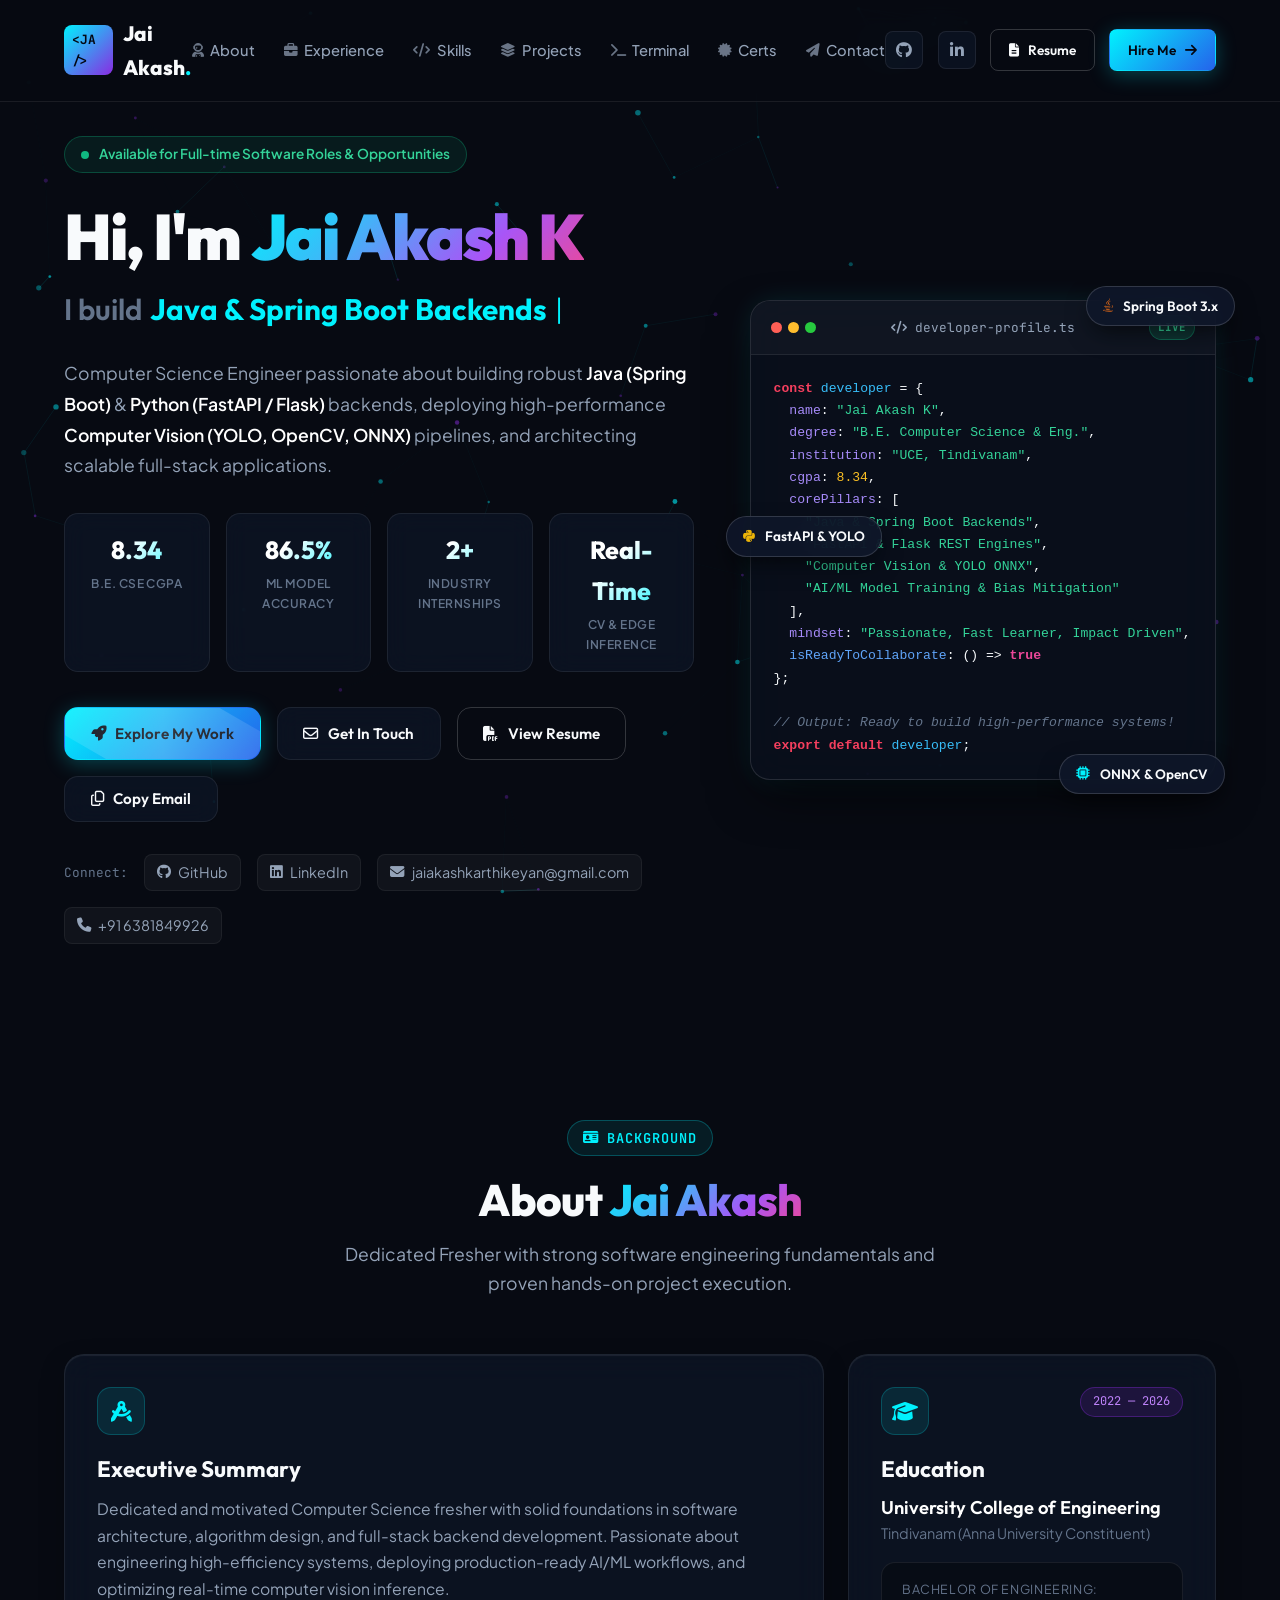
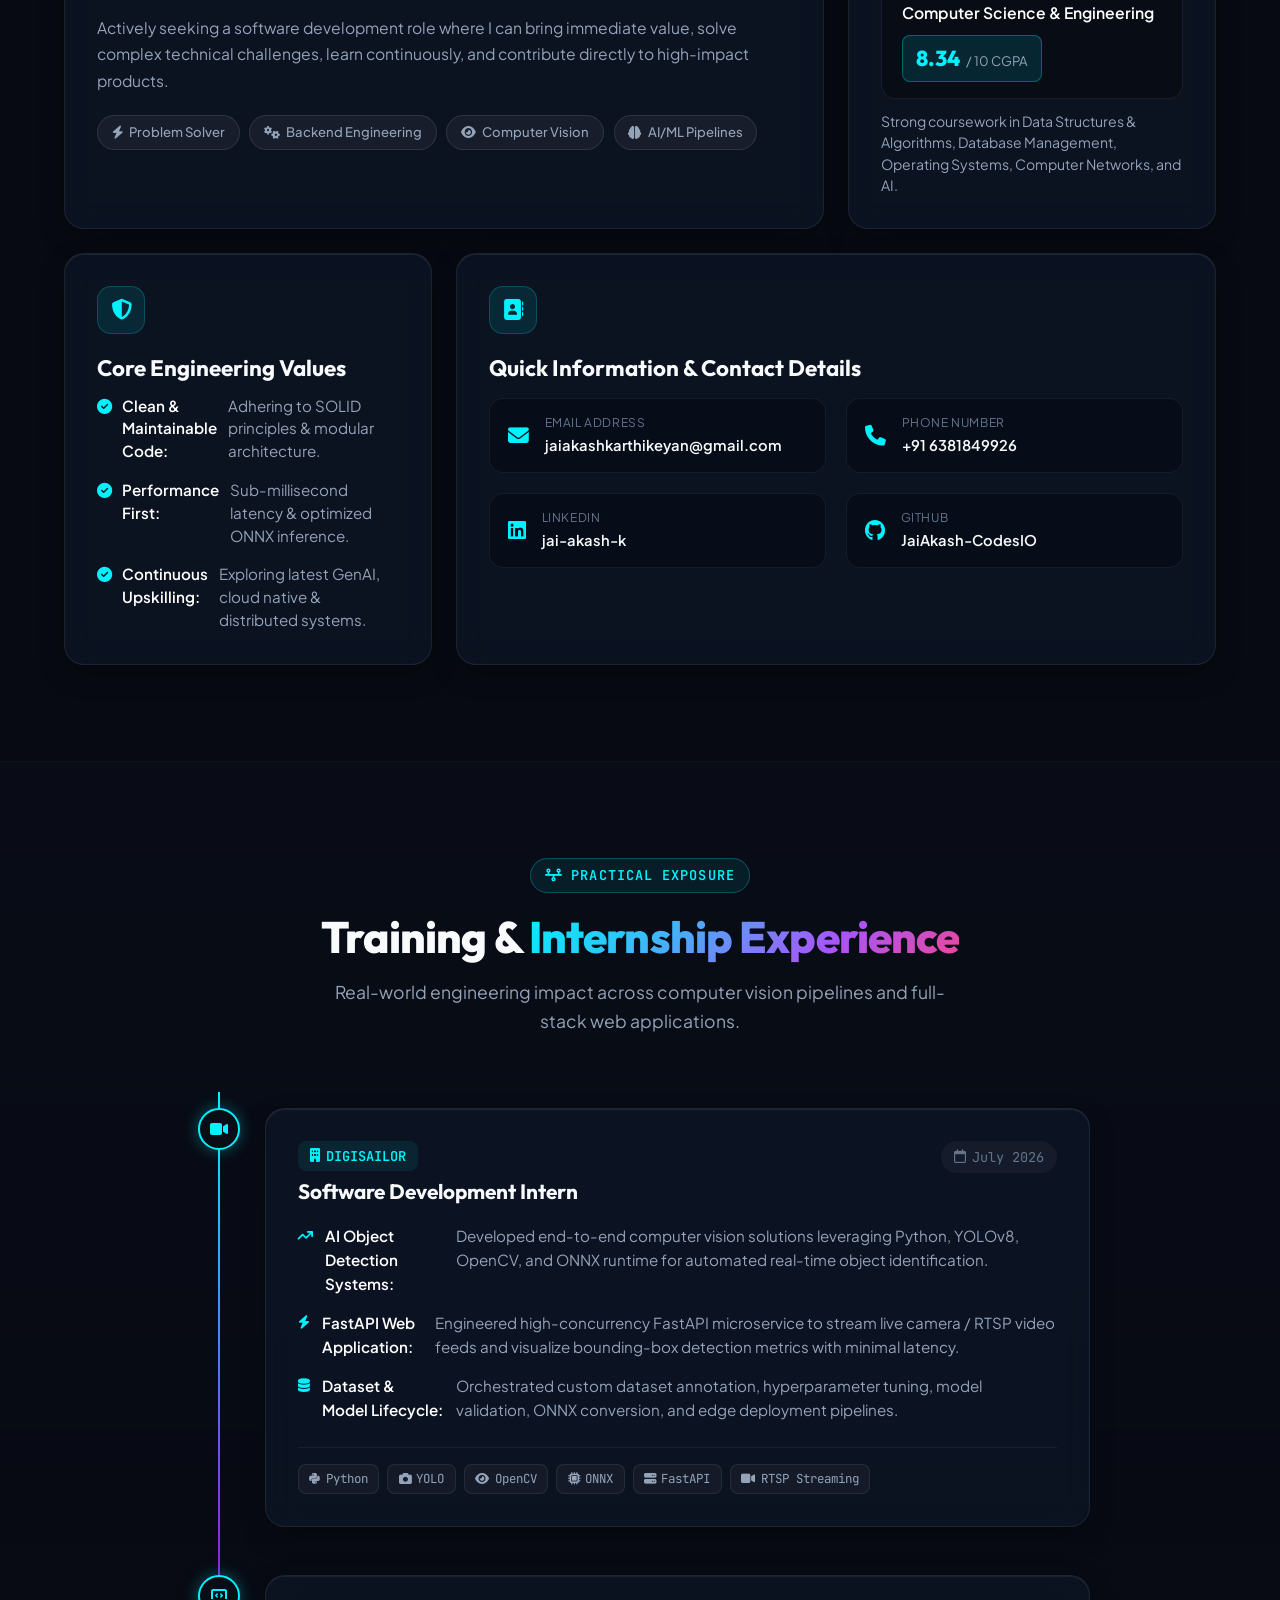
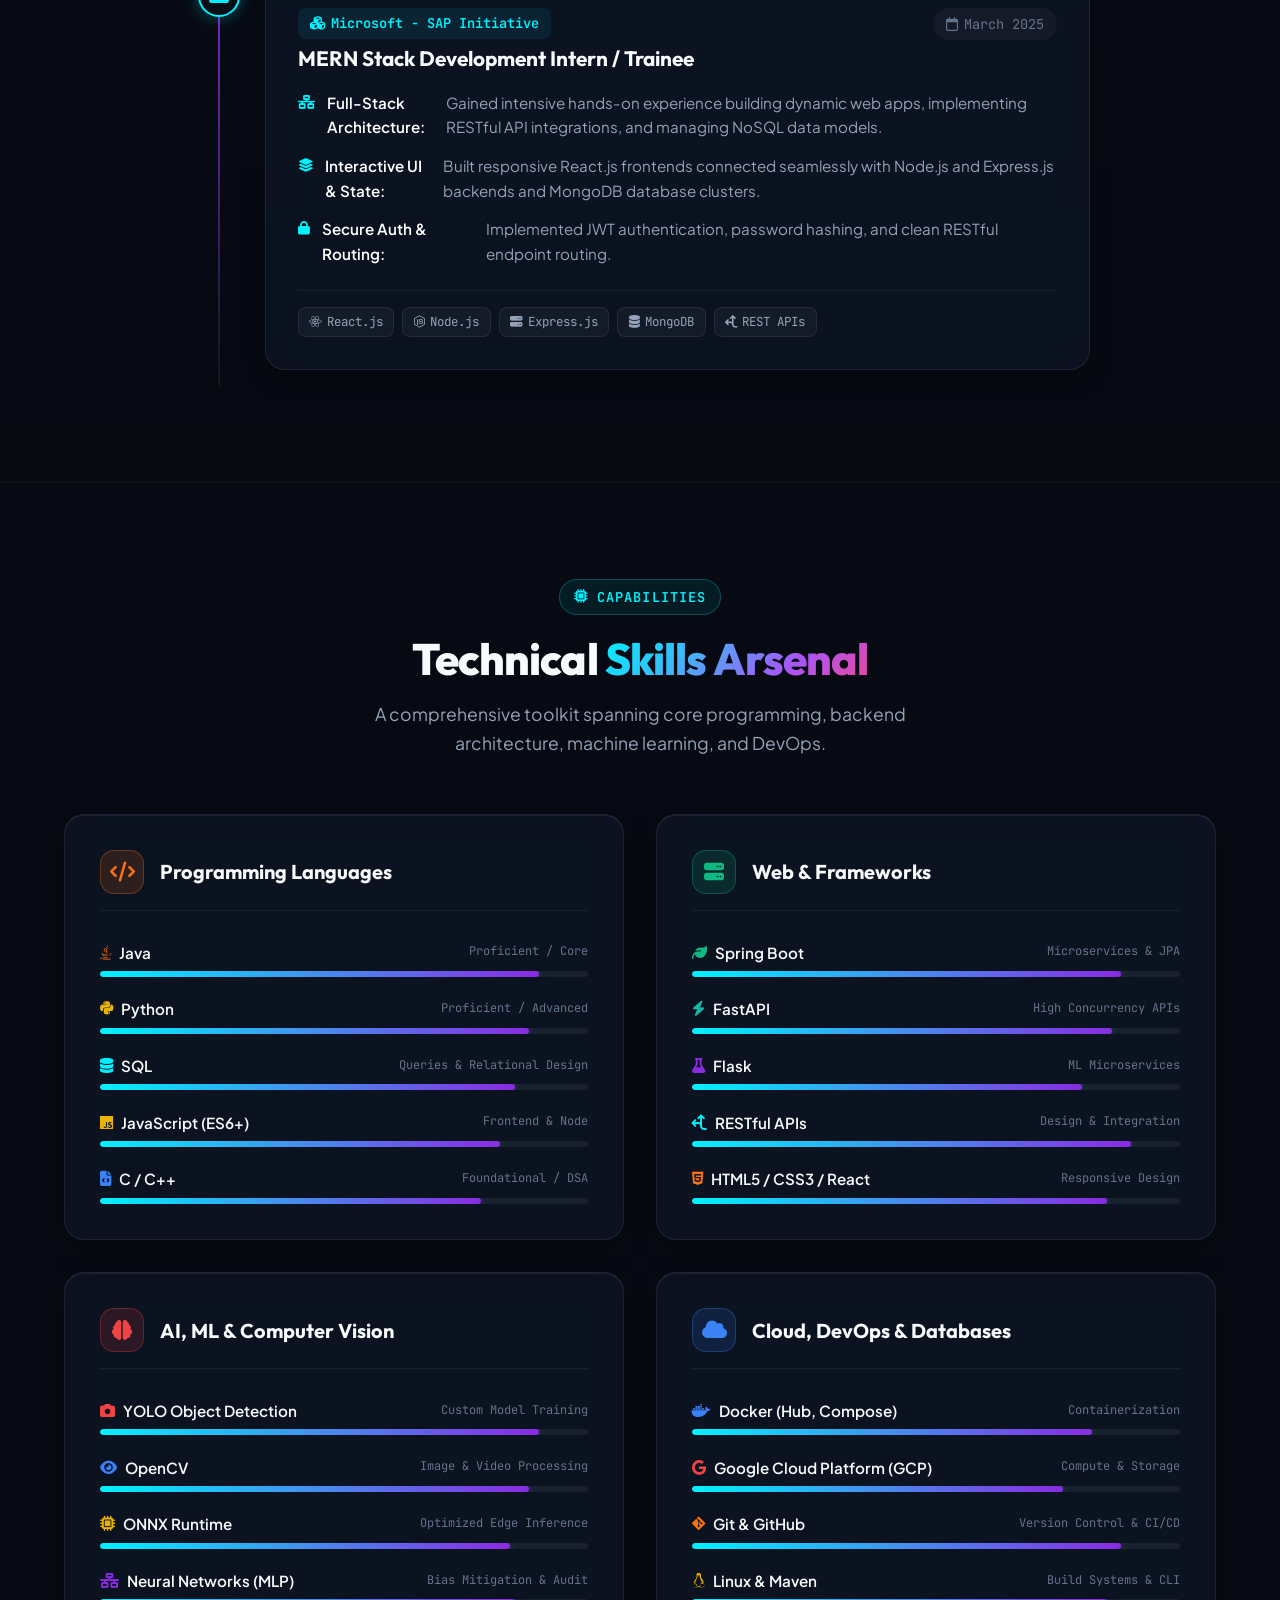
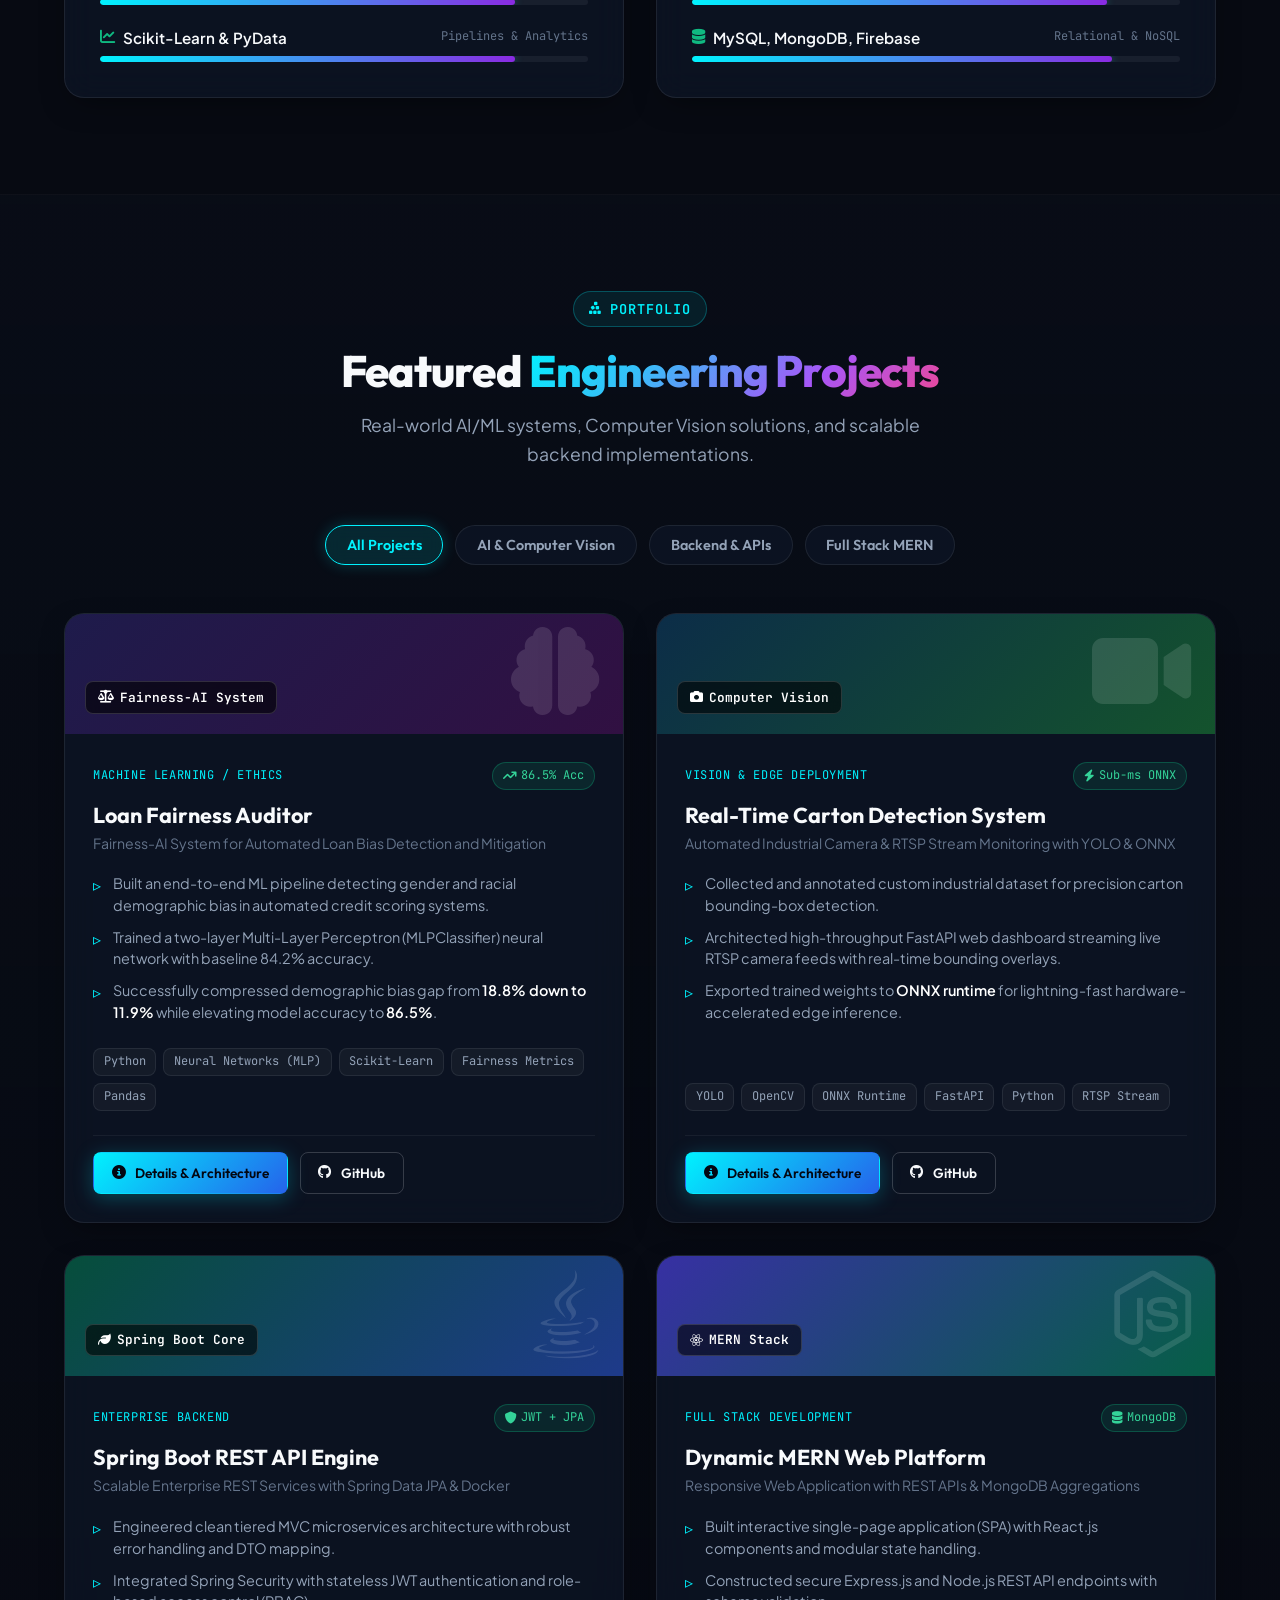
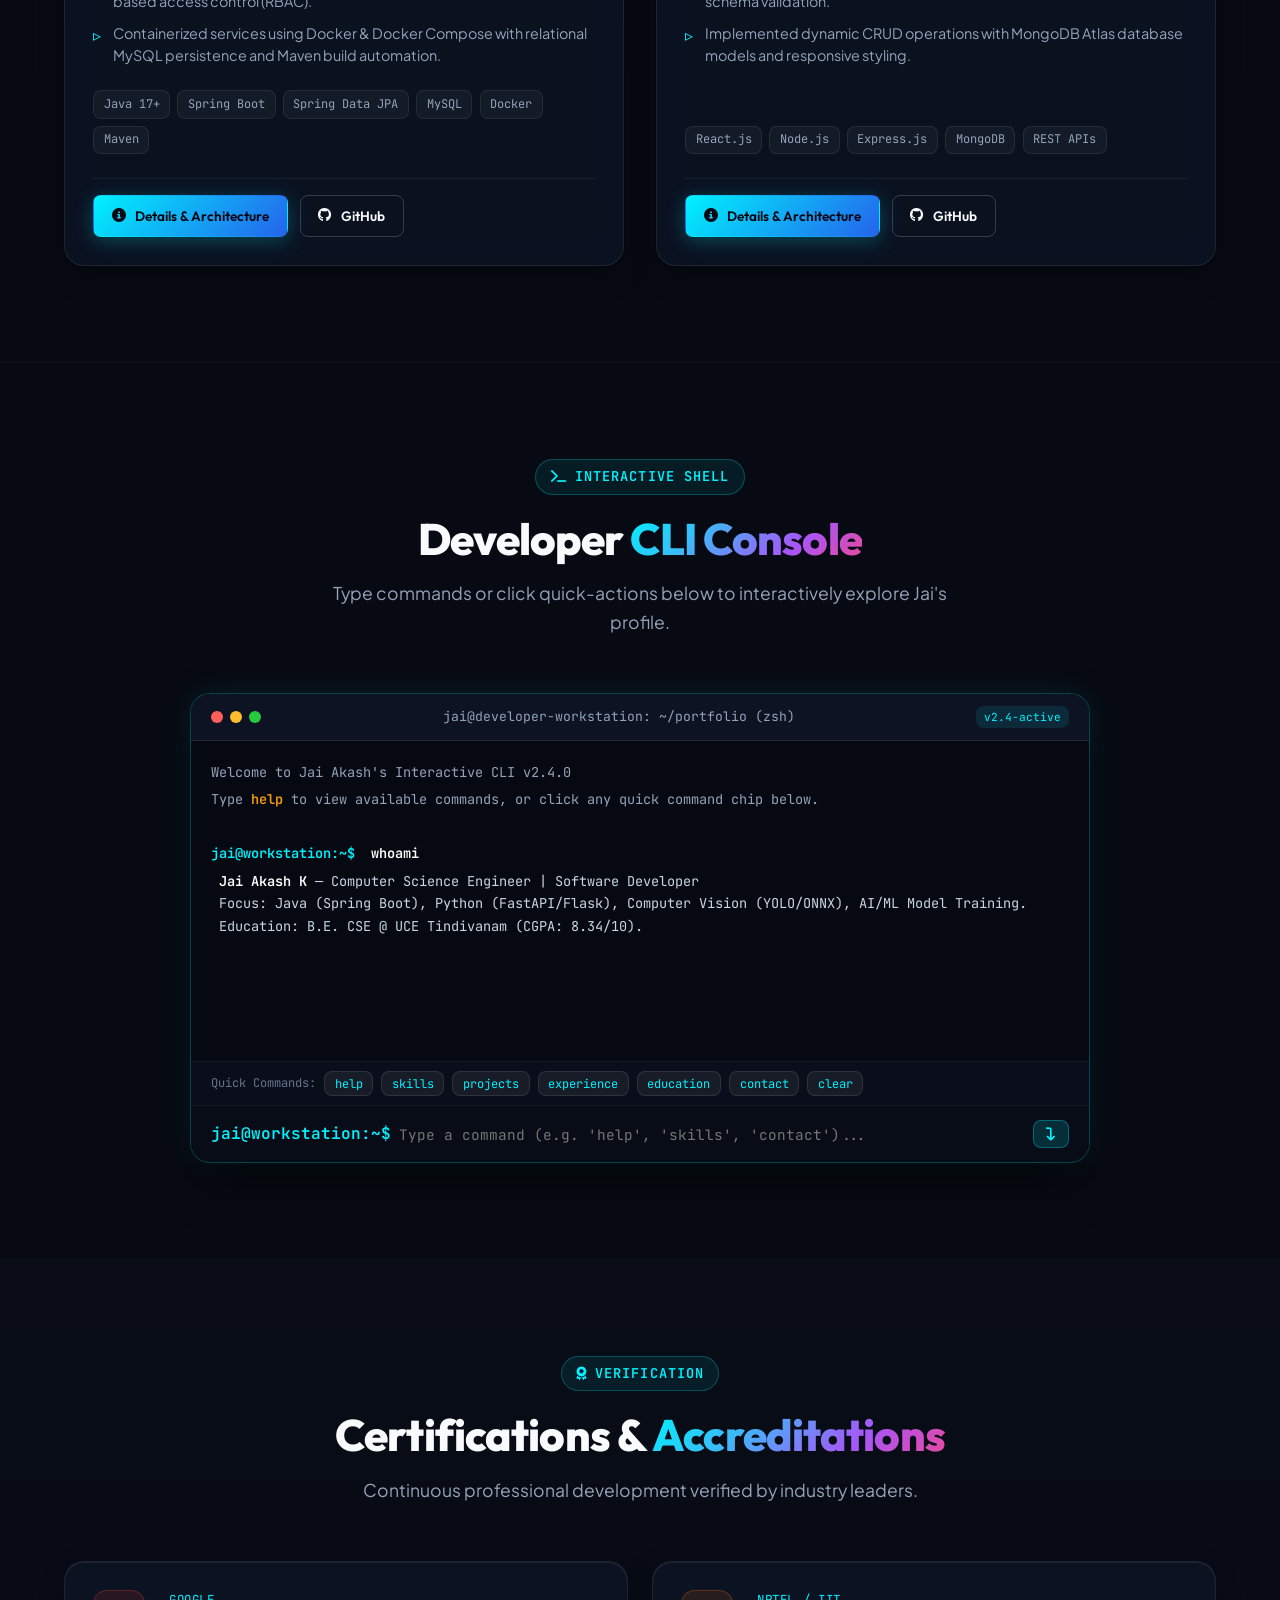
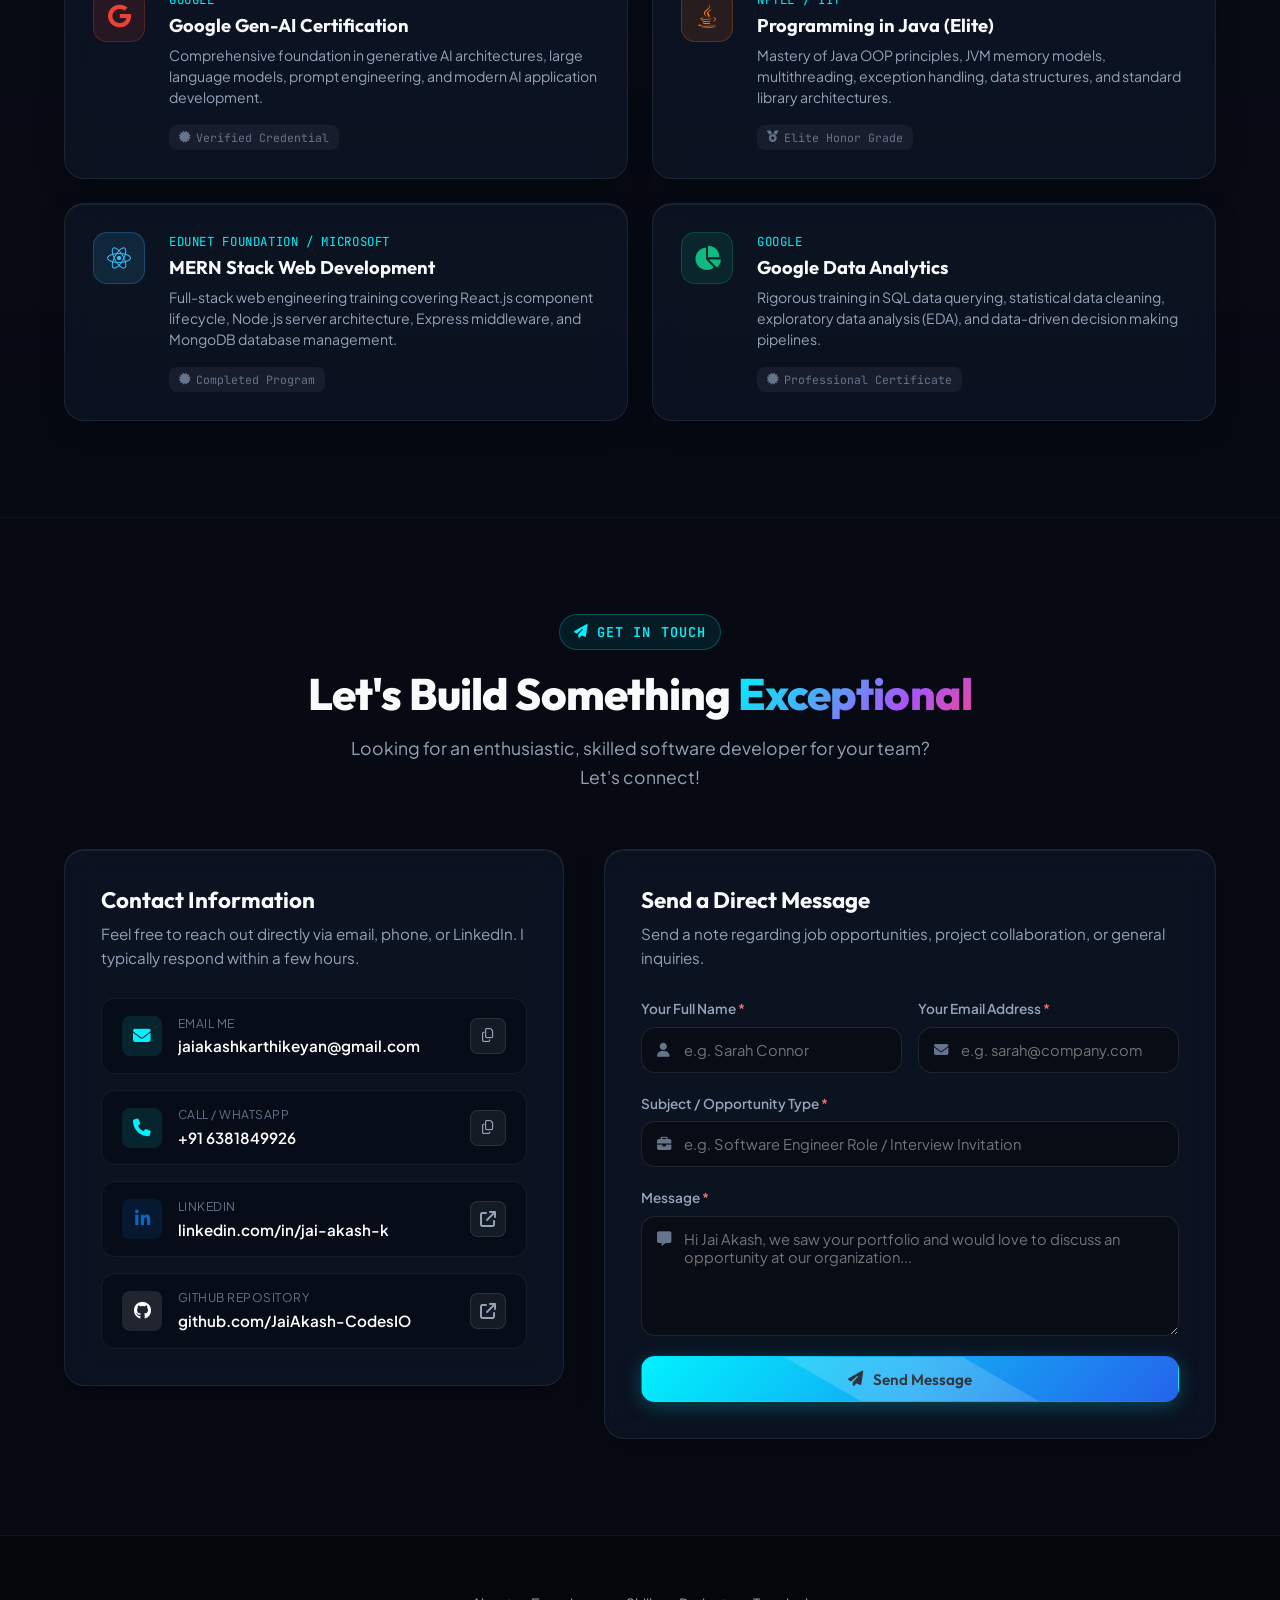
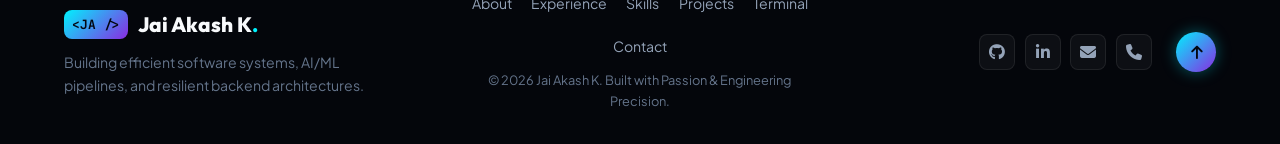
==== commit af9f4a8d: "feat: add professional ATS resume and live resume link" ====
--- a/index.html
+++ b/index.html
@@ -56,6 +56,10 @@
         </a>
         <a href="https://linkedin.com/in/jai-akash-k" target="_blank" rel="noopener noreferrer" class="social-icon-btn" title="LinkedIn Profile">
           <i class="fa-brands fa-linkedin-in"></i>
+        </a>
+        <a href="resume.html" target="_blank" class="btn btn-outline btn-sm" title="View Full Resume">
+          <i class="fa-solid fa-file-lines"></i>
+          <span>Resume</span>
         </a>
         <a href="#contact" class="btn btn-primary btn-sm">
           <span>Hire Me</span>
@@ -126,7 +130,11 @@
               <i class="fa-regular fa-envelope"></i>
               <span>Get In Touch</span>
             </a>
-            <button class="btn btn-outline" id="quick-copy-email" data-clipboard="jaiakashkarthikeyan@gmail.com">
+            <a href="resume.html" target="_blank" class="btn btn-outline">
+              <i class="fa-solid fa-file-pdf"></i>
+              <span>View Resume</span>
+            </a>
+            <button class="btn btn-glass" id="quick-copy-email" data-clipboard="jaiakashkarthikeyan@gmail.com">
               <i class="fa-regular fa-copy"></i>
               <span>Copy Email</span>
             </button>
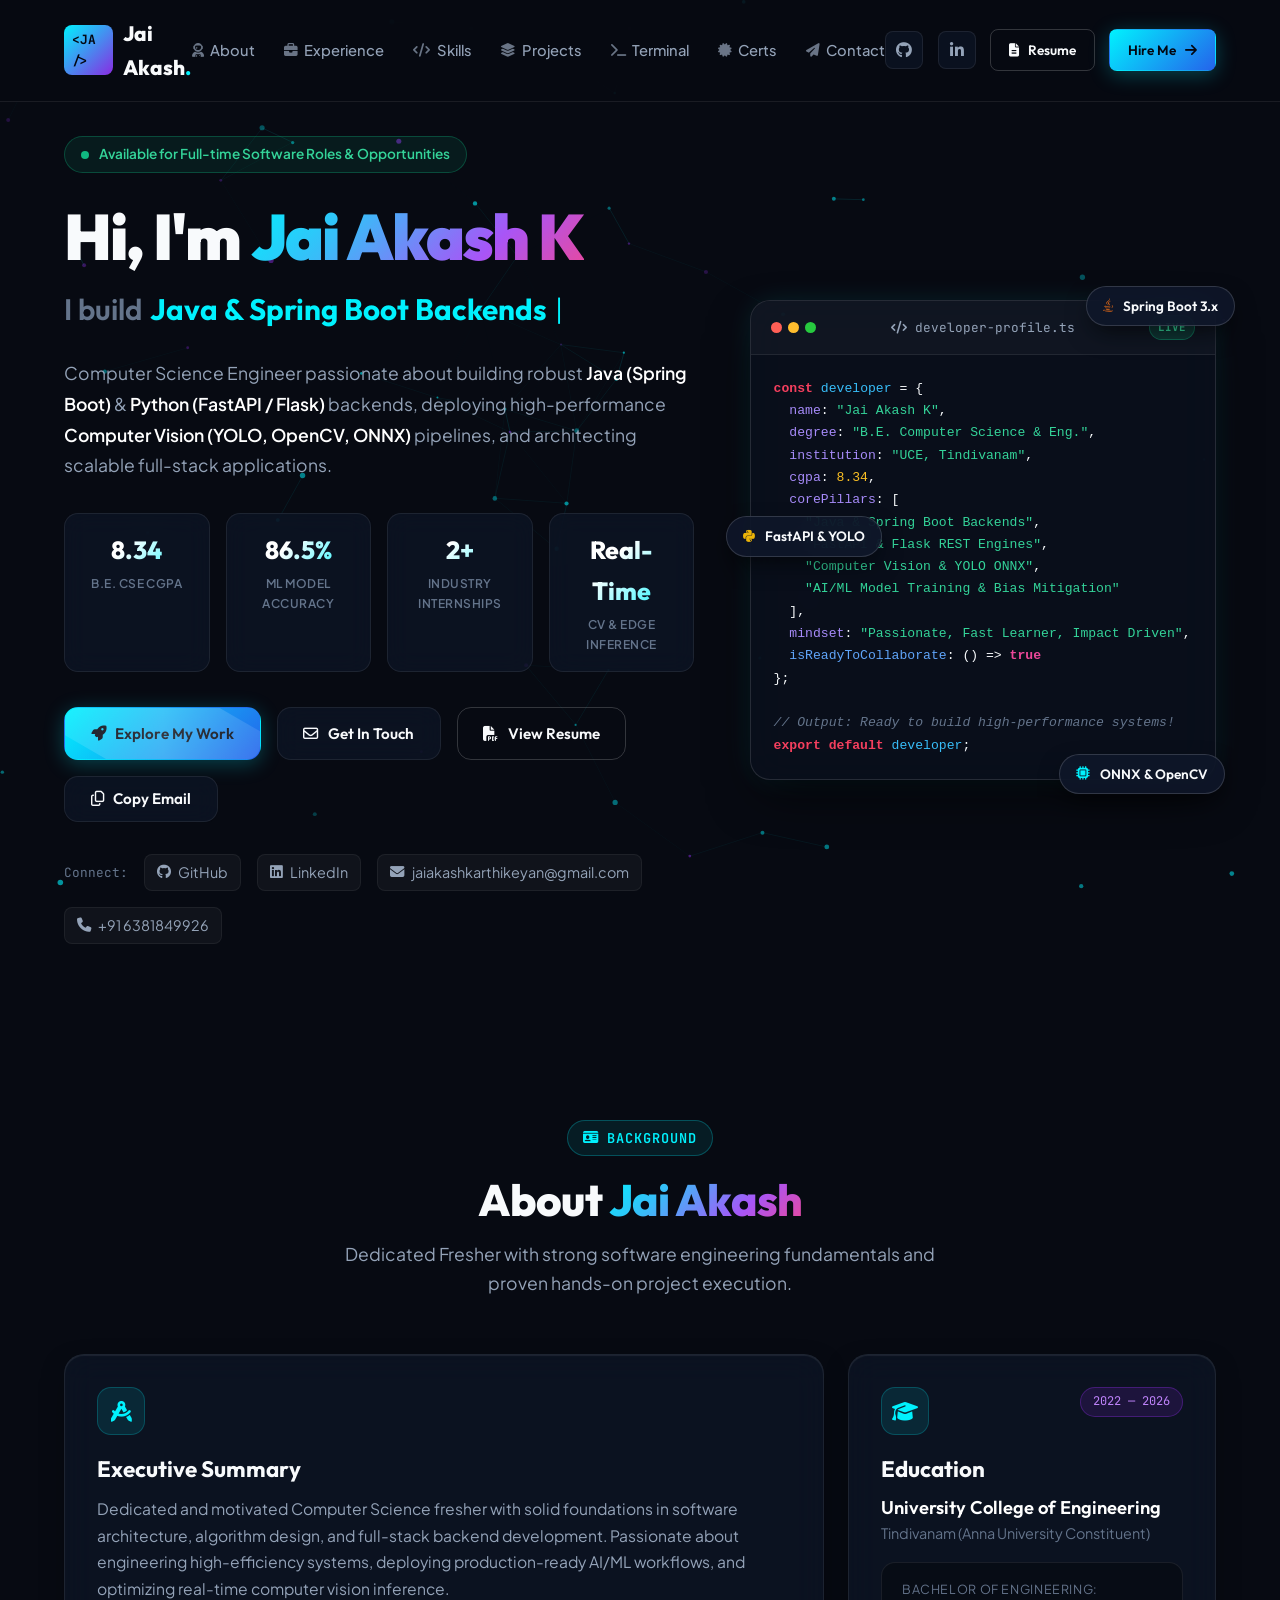
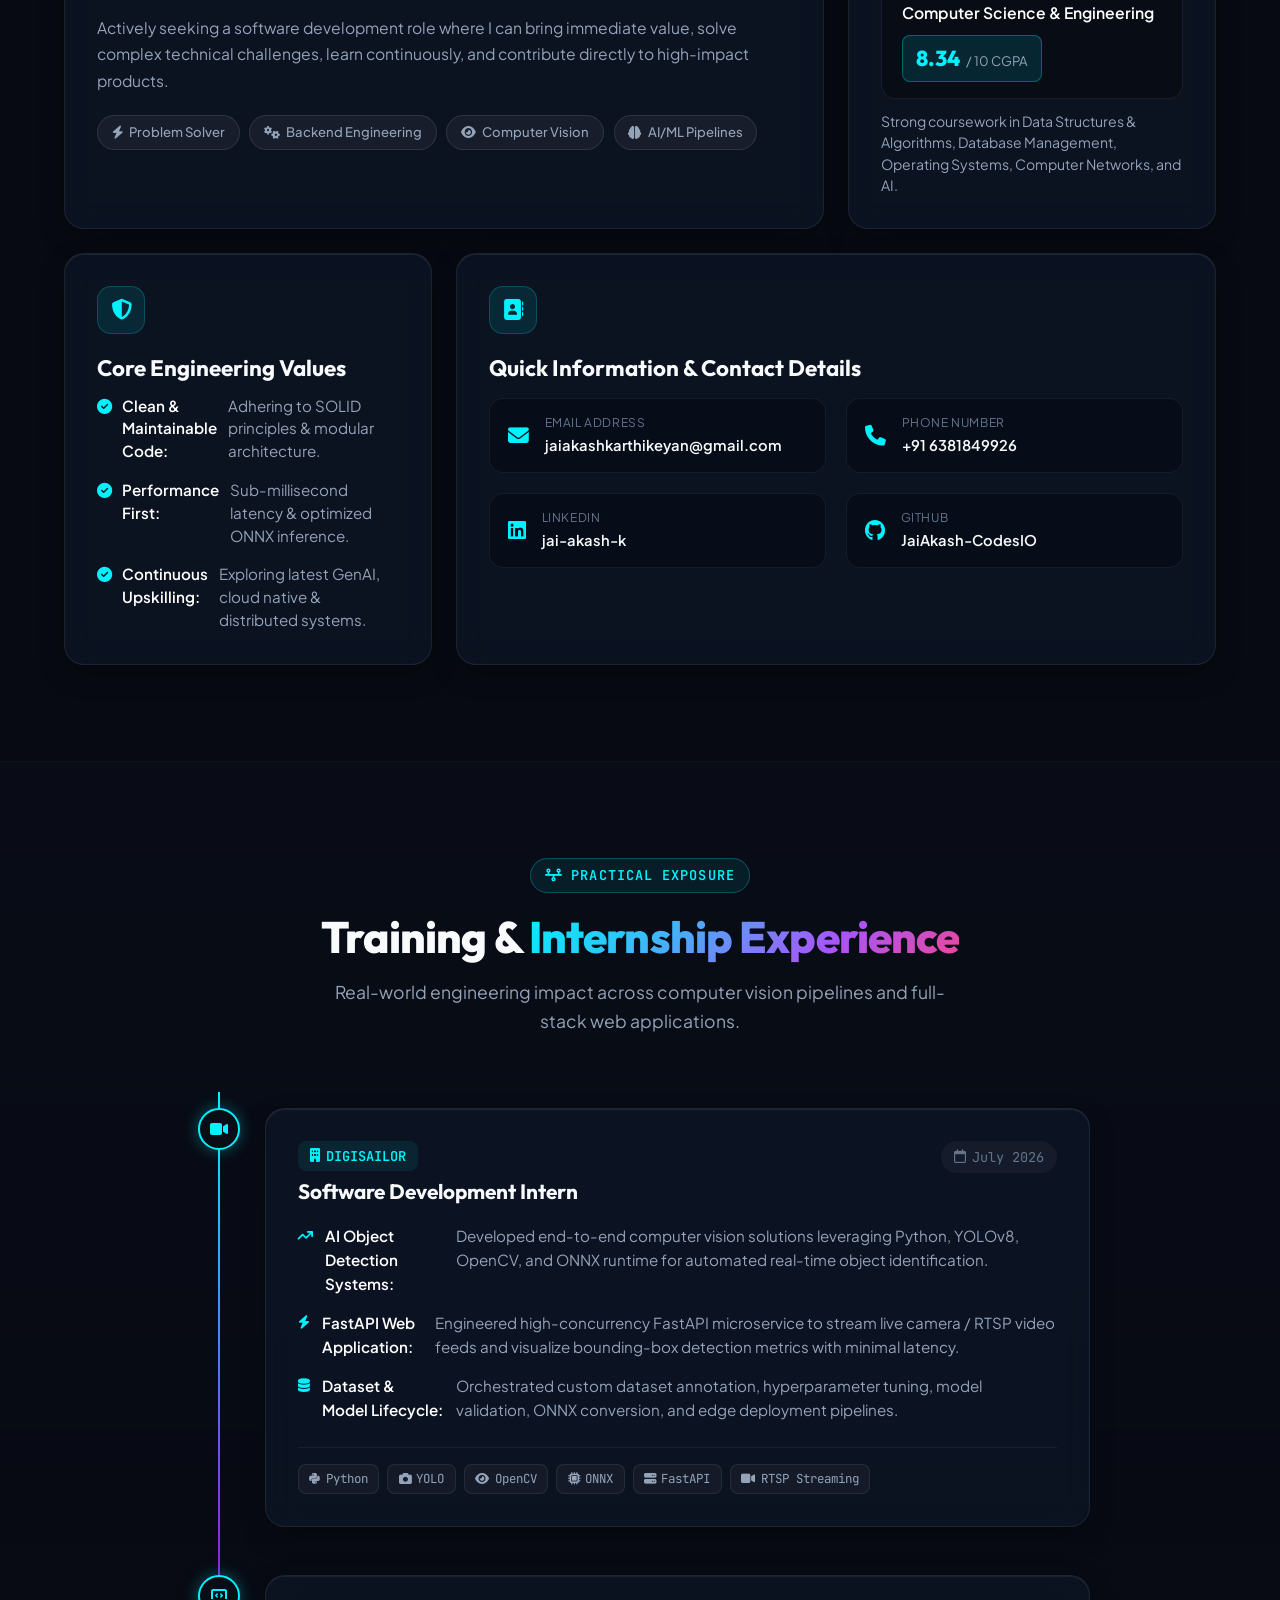
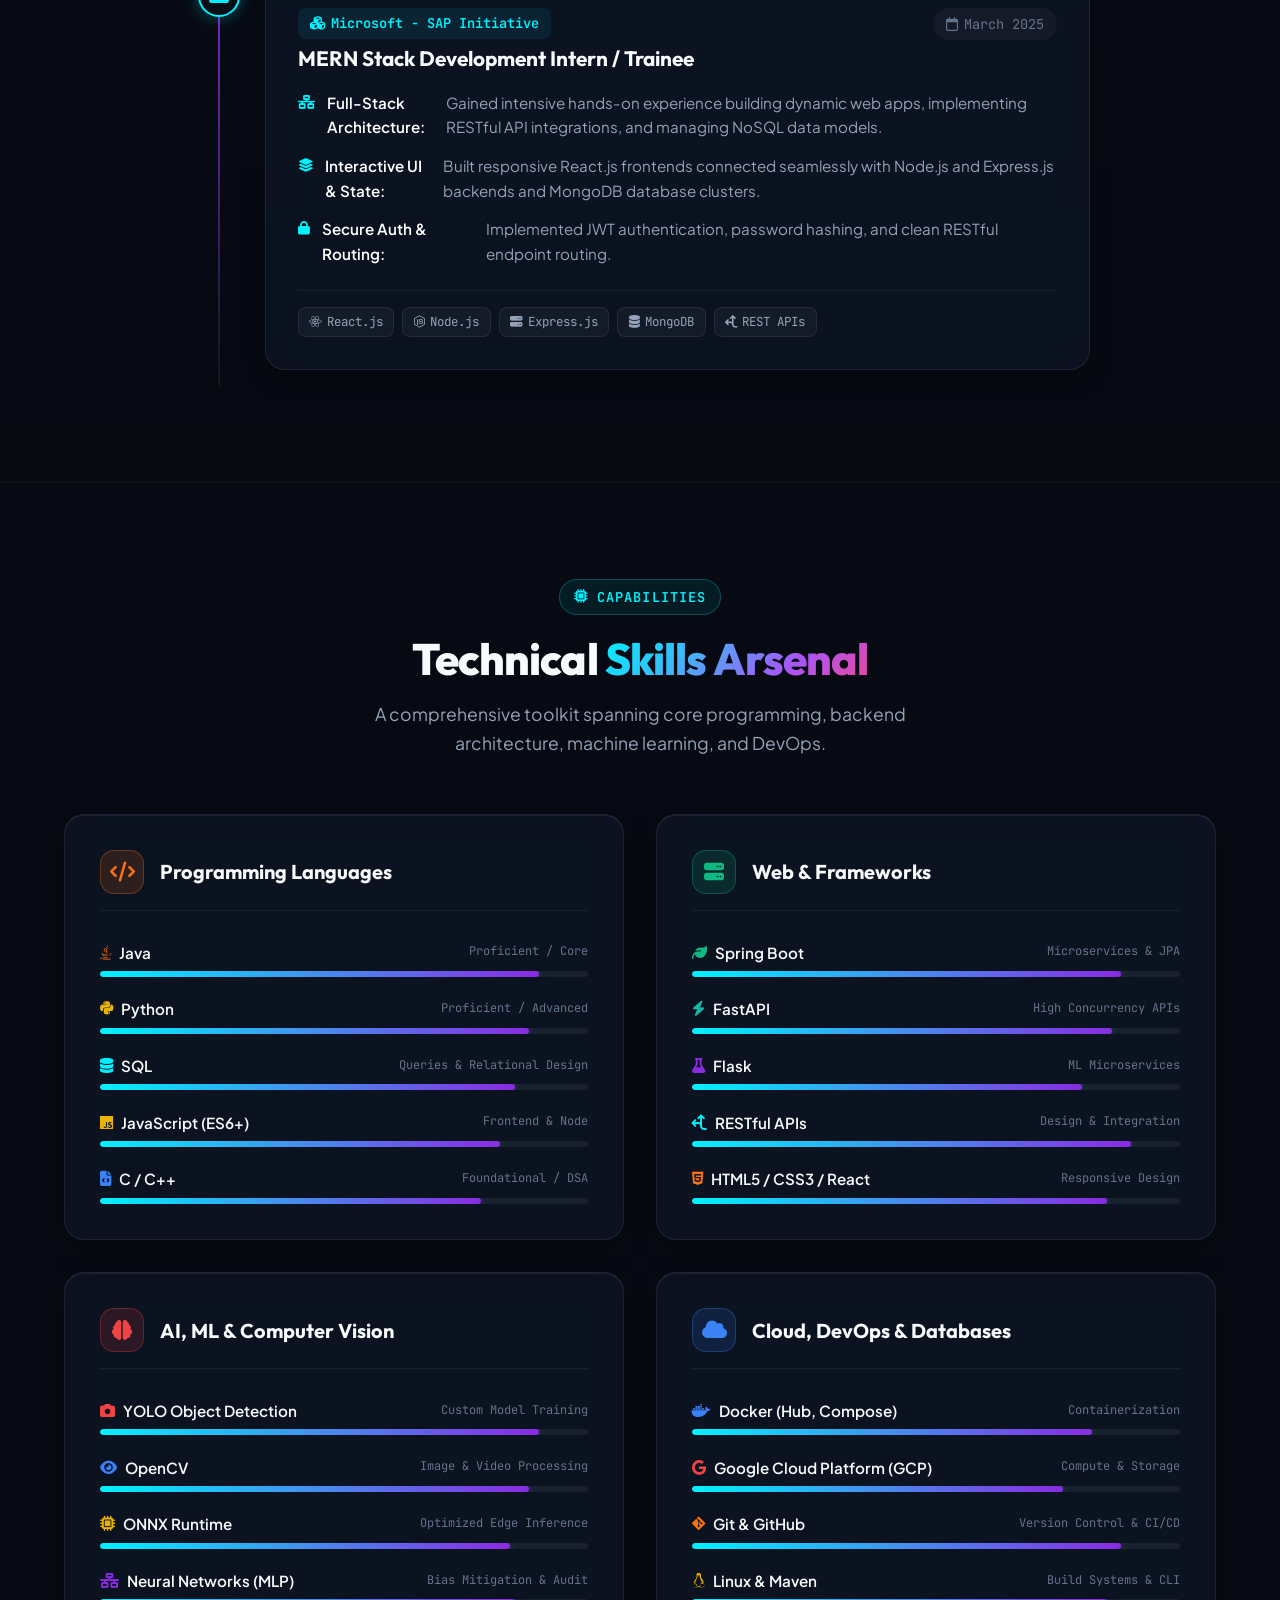
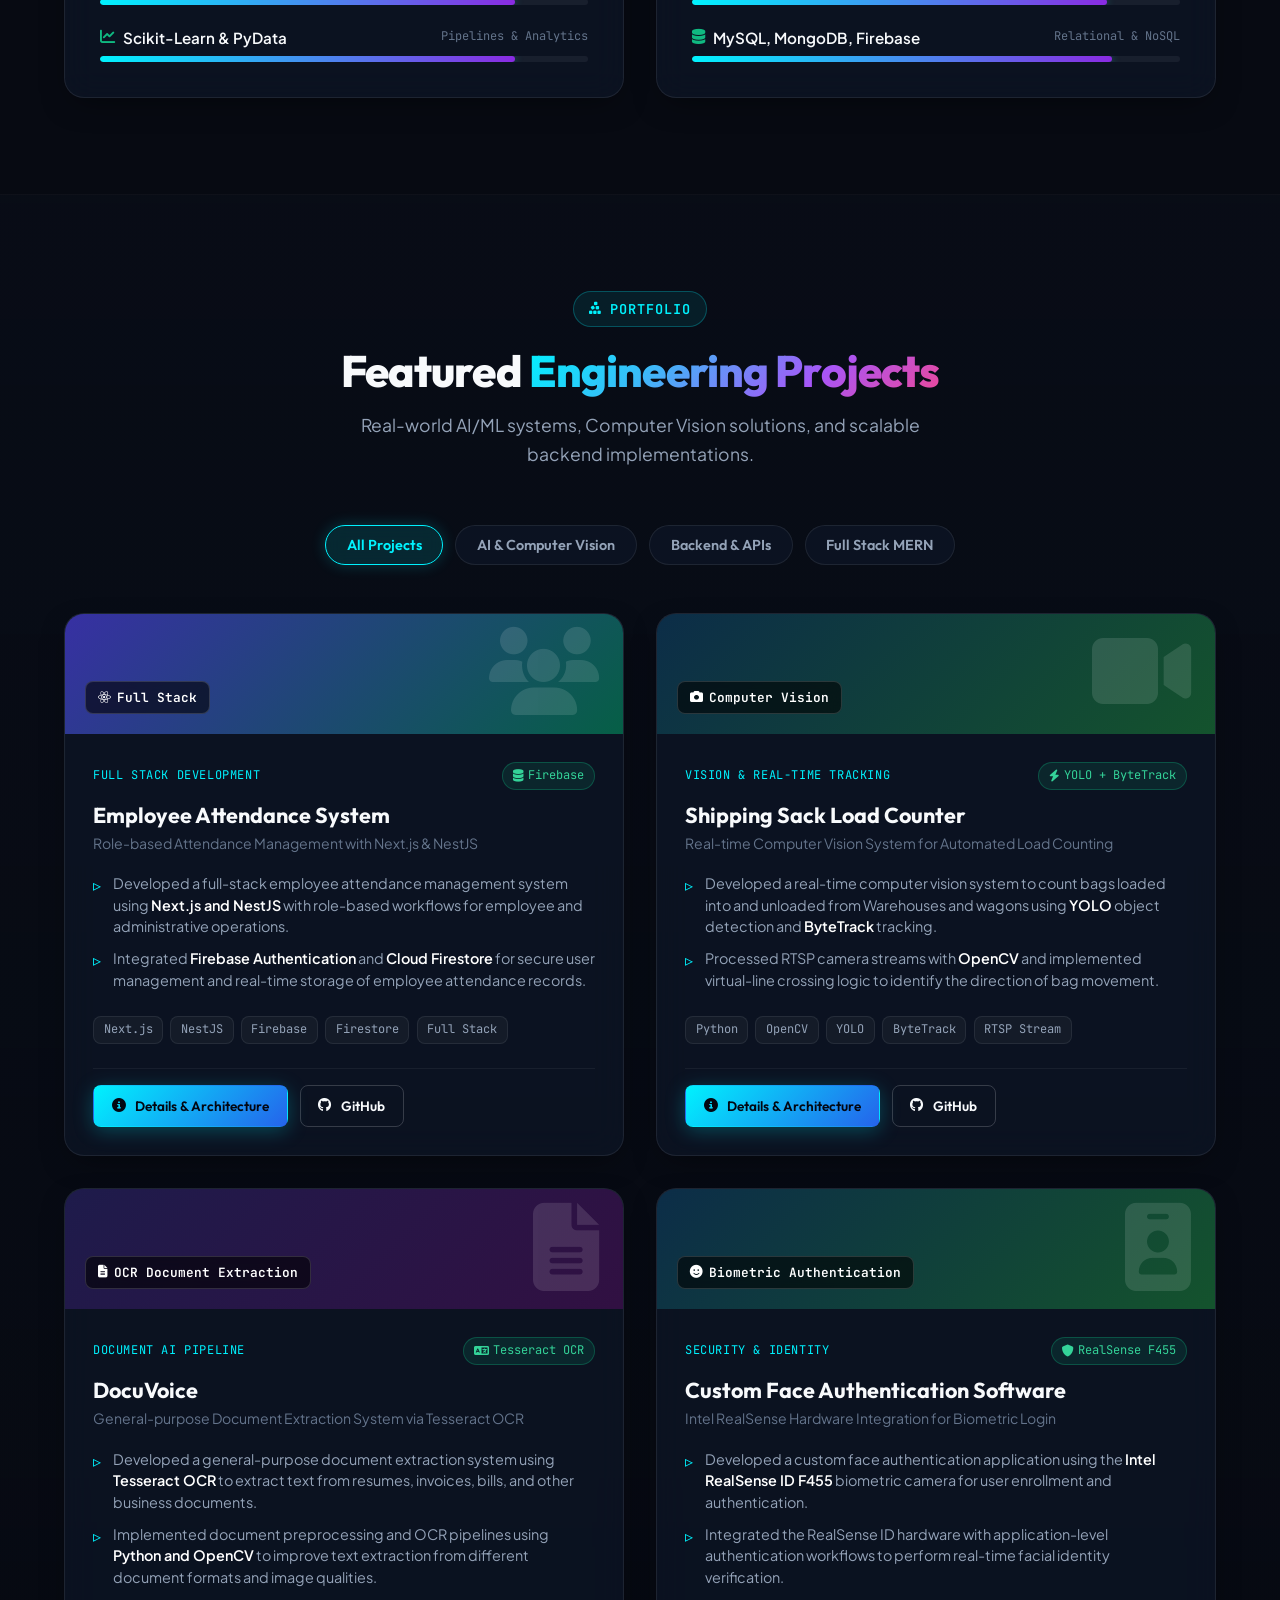
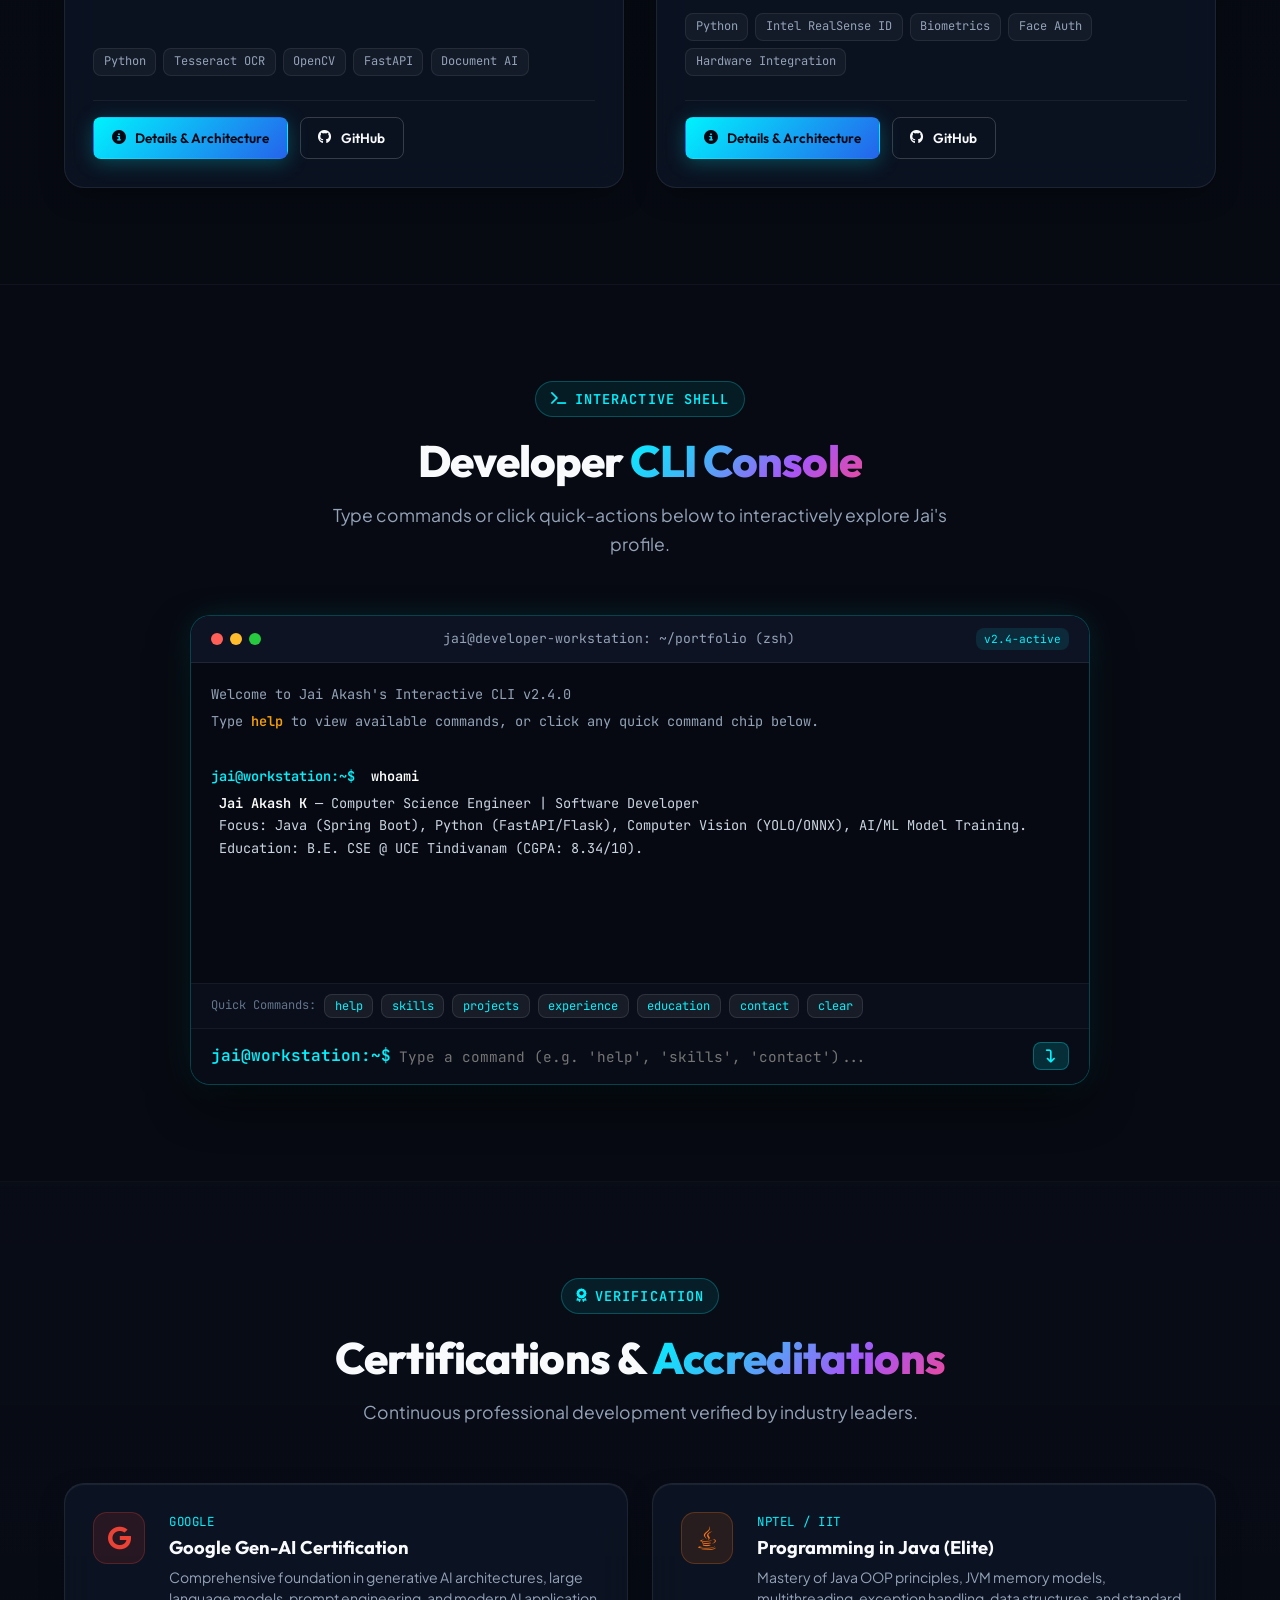
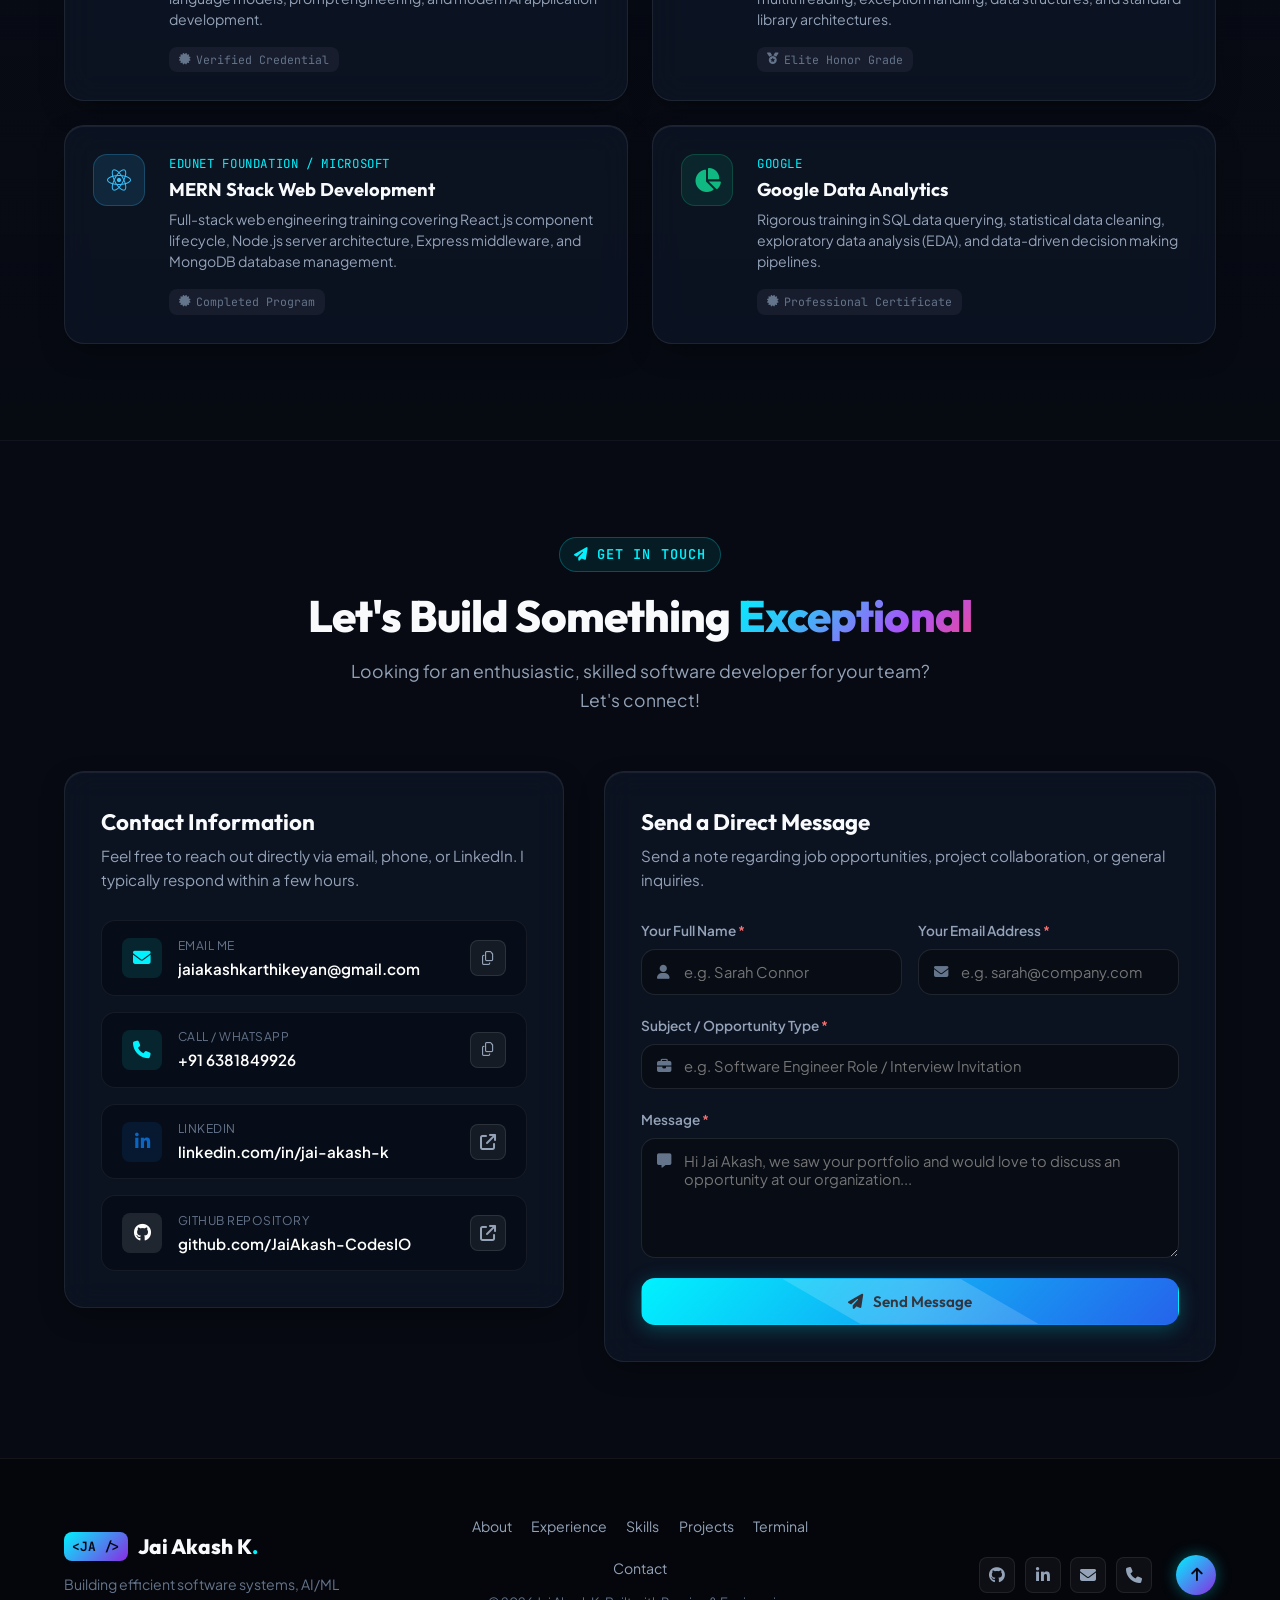
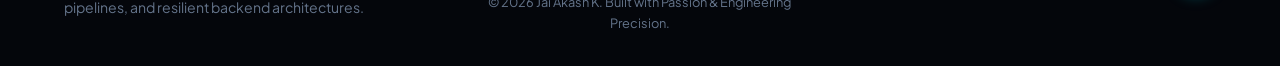
==== commit e05df8ae: "fix: update profile" ====
--- a/index.html
+++ b/index.html
@@ -612,36 +612,35 @@
         </div>
 
         <div class="projects-grid">
-          <!-- Project 1: Loan Fairness Auditor -->
-          <div class="project-card" data-category="ai-cv" data-project-id="loan-fairness">
-            <div class="project-card-banner banner-ml">
-              <div class="banner-badge"><i class="fa-solid fa-scale-balanced"></i> Fairness-AI System</div>
-              <div class="banner-icon-bg"><i class="fa-solid fa-brain"></i></div>
+          <!-- Project 1: Employee Attendance System -->
+          <div class="project-card" data-category="fullstack" data-project-id="employee-attendance">
+            <div class="project-card-banner banner-mern">
+              <div class="banner-badge"><i class="fa-brands fa-react"></i> Full Stack</div>
+              <div class="banner-icon-bg"><i class="fa-solid fa-users"></i></div>
             </div>
             <div class="project-card-body">
               <div class="project-meta-row">
-                <span class="project-category-tag">Machine Learning / Ethics</span>
-                <span class="project-stat-pill"><i class="fa-solid fa-arrow-trend-up"></i> 86.5% Acc</span>
-              </div>
-              <h3 class="project-title">Loan Fairness Auditor</h3>
-              <p class="project-tagline">Fairness-AI System for Automated Loan Bias Detection and Mitigation</p>
+                <span class="project-category-tag">Full Stack Development</span>
+                <span class="project-stat-pill"><i class="fa-solid fa-database"></i> Firebase</span>
+              </div>
+              <h3 class="project-title">Employee Attendance System</h3>
+              <p class="project-tagline">Role-based Attendance Management with Next.js & NestJS</p>
               
               <ul class="project-highlights">
-                <li>Built an end-to-end ML pipeline detecting gender and racial demographic bias in automated credit scoring systems.</li>
-                <li>Trained a two-layer Multi-Layer Perceptron (MLPClassifier) neural network with baseline 84.2% accuracy.</li>
-                <li>Successfully compressed demographic bias gap from <strong>18.8% down to 11.9%</strong> while elevating model accuracy to <strong>86.5%</strong>.</li>
+                <li>Developed a full-stack employee attendance management system using <strong>Next.js and NestJS</strong> with role-based workflows for employee and administrative operations.</li>
+                <li>Integrated <strong>Firebase Authentication</strong> and <strong>Cloud Firestore</strong> for secure user management and real-time storage of employee attendance records.</li>
               </ul>
 
               <div class="project-tags">
-                <span>Python</span>
-                <span>Neural Networks (MLP)</span>
-                <span>Scikit-Learn</span>
-                <span>Fairness Metrics</span>
-                <span>Pandas</span>
+                <span>Next.js</span>
+                <span>NestJS</span>
+                <span>Firebase</span>
+                <span>Firestore</span>
+                <span>Full Stack</span>
               </div>
 
               <div class="project-footer-actions">
-                <button class="btn btn-sm btn-primary open-modal-btn" data-modal="loan-fairness">
+                <button class="btn btn-sm btn-primary open-modal-btn" data-modal="employee-attendance">
                   <i class="fa-solid fa-circle-info"></i> Details & Architecture
                 </button>
                 <a href="https://github.com/JaiAkash-CodesIO" target="_blank" rel="noopener noreferrer" class="btn btn-sm btn-outline">
@@ -651,37 +650,35 @@
             </div>
           </div>
 
-          <!-- Project 2: Real-Time Carton Detection System -->
-          <div class="project-card" data-category="ai-cv" data-project-id="carton-detection">
+          <!-- Project 2: Shipping Sack Load Counter -->
+          <div class="project-card" data-category="ai-cv" data-project-id="sack-counter">
             <div class="project-card-banner banner-cv">
               <div class="banner-badge"><i class="fa-solid fa-camera"></i> Computer Vision</div>
               <div class="banner-icon-bg"><i class="fa-solid fa-video"></i></div>
             </div>
             <div class="project-card-body">
               <div class="project-meta-row">
-                <span class="project-category-tag">Vision & Edge Deployment</span>
-                <span class="project-stat-pill"><i class="fa-solid fa-bolt"></i> Sub-ms ONNX</span>
-              </div>
-              <h3 class="project-title">Real-Time Carton Detection System</h3>
-              <p class="project-tagline">Automated Industrial Camera & RTSP Stream Monitoring with YOLO & ONNX</p>
+                <span class="project-category-tag">Vision & Real-time Tracking</span>
+                <span class="project-stat-pill"><i class="fa-solid fa-bolt"></i> YOLO + ByteTrack</span>
+              </div>
+              <h3 class="project-title">Shipping Sack Load Counter</h3>
+              <p class="project-tagline">Real-time Computer Vision System for Automated Load Counting</p>
               
               <ul class="project-highlights">
-                <li>Collected and annotated custom industrial dataset for precision carton bounding-box detection.</li>
-                <li>Architected high-throughput FastAPI web dashboard streaming live RTSP camera feeds with real-time bounding overlays.</li>
-                <li>Exported trained weights to <strong>ONNX runtime</strong> for lightning-fast hardware-accelerated edge inference.</li>
+                <li>Developed a real-time computer vision system to count bags loaded into and unloaded from Warehouses and wagons using <strong>YOLO</strong> object detection and <strong>ByteTrack</strong> tracking.</li>
+                <li>Processed RTSP camera streams with <strong>OpenCV</strong> and implemented virtual-line crossing logic to identify the direction of bag movement.</li>
               </ul>
 
               <div class="project-tags">
+                <span>Python</span>
+                <span>OpenCV</span>
                 <span>YOLO</span>
-                <span>OpenCV</span>
-                <span>ONNX Runtime</span>
-                <span>FastAPI</span>
-                <span>Python</span>
+                <span>ByteTrack</span>
                 <span>RTSP Stream</span>
               </div>
 
               <div class="project-footer-actions">
-                <button class="btn btn-sm btn-primary open-modal-btn" data-modal="carton-detection">
+                <button class="btn btn-sm btn-primary open-modal-btn" data-modal="sack-counter">
                   <i class="fa-solid fa-circle-info"></i> Details & Architecture
                 </button>
                 <a href="https://github.com/JaiAkash-CodesIO" target="_blank" rel="noopener noreferrer" class="btn btn-sm btn-outline">
@@ -691,37 +688,35 @@
             </div>
           </div>
 
-          <!-- Project 3: Enterprise Spring Boot Microservice Engine -->
-          <div class="project-card" data-category="backend" data-project-id="spring-backend">
-            <div class="project-card-banner banner-spring">
-              <div class="banner-badge"><i class="fa-solid fa-leaf"></i> Spring Boot Core</div>
-              <div class="banner-icon-bg"><i class="fa-brands fa-java"></i></div>
+          <!-- Project 3: DocuVoice -->
+          <div class="project-card" data-category="ai-cv" data-project-id="docuvoice">
+            <div class="project-card-banner banner-ml">
+              <div class="banner-badge"><i class="fa-solid fa-file-lines"></i> OCR Document Extraction</div>
+              <div class="banner-icon-bg"><i class="fa-solid fa-file-text"></i></div>
             </div>
             <div class="project-card-body">
               <div class="project-meta-row">
-                <span class="project-category-tag">Enterprise Backend</span>
-                <span class="project-stat-pill"><i class="fa-solid fa-shield"></i> JWT + JPA</span>
-              </div>
-              <h3 class="project-title">Spring Boot REST API Engine</h3>
-              <p class="project-tagline">Scalable Enterprise REST Services with Spring Data JPA & Docker</p>
+                <span class="project-category-tag">Document AI Pipeline</span>
+                <span class="project-stat-pill"><i class="fa-solid fa-language"></i> Tesseract OCR</span>
+              </div>
+              <h3 class="project-title">DocuVoice</h3>
+              <p class="project-tagline">General-purpose Document Extraction System via Tesseract OCR</p>
               
               <ul class="project-highlights">
-                <li>Engineered clean tiered MVC microservices architecture with robust error handling and DTO mapping.</li>
-                <li>Integrated Spring Security with stateless JWT authentication and role-based access control (RBAC).</li>
-                <li>Containerized services using Docker & Docker Compose with relational MySQL persistence and Maven build automation.</li>
+                <li>Developed a general-purpose document extraction system using <strong>Tesseract OCR</strong> to extract text from resumes, invoices, bills, and other business documents.</li>
+                <li>Implemented document preprocessing and OCR pipelines using <strong>Python and OpenCV</strong> to improve text extraction from different document formats and image qualities.</li>
               </ul>
 
               <div class="project-tags">
-                <span>Java 17+</span>
-                <span>Spring Boot</span>
-                <span>Spring Data JPA</span>
-                <span>MySQL</span>
-                <span>Docker</span>
-                <span>Maven</span>
+                <span>Python</span>
+                <span>Tesseract OCR</span>
+                <span>OpenCV</span>
+                <span>FastAPI</span>
+                <span>Document AI</span>
               </div>
 
               <div class="project-footer-actions">
-                <button class="btn btn-sm btn-primary open-modal-btn" data-modal="spring-backend">
+                <button class="btn btn-sm btn-primary open-modal-btn" data-modal="docuvoice">
                   <i class="fa-solid fa-circle-info"></i> Details & Architecture
                 </button>
                 <a href="https://github.com/JaiAkash-CodesIO" target="_blank" rel="noopener noreferrer" class="btn btn-sm btn-outline">
@@ -731,36 +726,35 @@
             </div>
           </div>
 
-          <!-- Project 4: Full Stack MERN Web Platform -->
-          <div class="project-card" data-category="fullstack" data-project-id="mern-platform">
-            <div class="project-card-banner banner-mern">
-              <div class="banner-badge"><i class="fa-brands fa-react"></i> MERN Stack</div>
-              <div class="banner-icon-bg"><i class="fa-brands fa-node-js"></i></div>
+          <!-- Project 4: Custom Face Authentication Software -->
+          <div class="project-card" data-category="ai-cv" data-project-id="face-auth">
+            <div class="project-card-banner banner-cv">
+              <div class="banner-badge"><i class="fa-solid fa-face-smile"></i> Biometric Authentication</div>
+              <div class="banner-icon-bg"><i class="fa-solid fa-id-badge"></i></div>
             </div>
             <div class="project-card-body">
               <div class="project-meta-row">
-                <span class="project-category-tag">Full Stack Development</span>
-                <span class="project-stat-pill"><i class="fa-solid fa-database"></i> MongoDB</span>
-              </div>
-              <h3 class="project-title">Dynamic MERN Web Platform</h3>
-              <p class="project-tagline">Responsive Web Application with REST APIs & MongoDB Aggregations</p>
+                <span class="project-category-tag">Security & Identity</span>
+                <span class="project-stat-pill"><i class="fa-solid fa-shield"></i> RealSense F455</span>
+              </div>
+              <h3 class="project-title">Custom Face Authentication Software</h3>
+              <p class="project-tagline">Intel RealSense Hardware Integration for Biometric Login</p>
               
               <ul class="project-highlights">
-                <li>Built interactive single-page application (SPA) with React.js components and modular state handling.</li>
-                <li>Constructed secure Express.js and Node.js REST API endpoints with schema validation.</li>
-                <li>Implemented dynamic CRUD operations with MongoDB Atlas database models and responsive styling.</li>
+                <li>Developed a custom face authentication application using the <strong>Intel RealSense ID F455</strong> biometric camera for user enrollment and authentication.</li>
+                <li>Integrated the RealSense ID hardware with application-level authentication workflows to perform real-time facial identity verification.</li>
               </ul>
 
               <div class="project-tags">
-                <span>React.js</span>
-                <span>Node.js</span>
-                <span>Express.js</span>
-                <span>MongoDB</span>
-                <span>REST APIs</span>
+                <span>Python</span>
+                <span>Intel RealSense ID</span>
+                <span>Biometrics</span>
+                <span>Face Auth</span>
+                <span>Hardware Integration</span>
               </div>
 
               <div class="project-footer-actions">
-                <button class="btn btn-sm btn-primary open-modal-btn" data-modal="mern-platform">
+                <button class="btn btn-sm btn-primary open-modal-btn" data-modal="face-auth">
                   <i class="fa-solid fa-circle-info"></i> Details & Architecture
                 </button>
                 <a href="https://github.com/JaiAkash-CodesIO" target="_blank" rel="noopener noreferrer" class="btn btn-sm btn-outline">
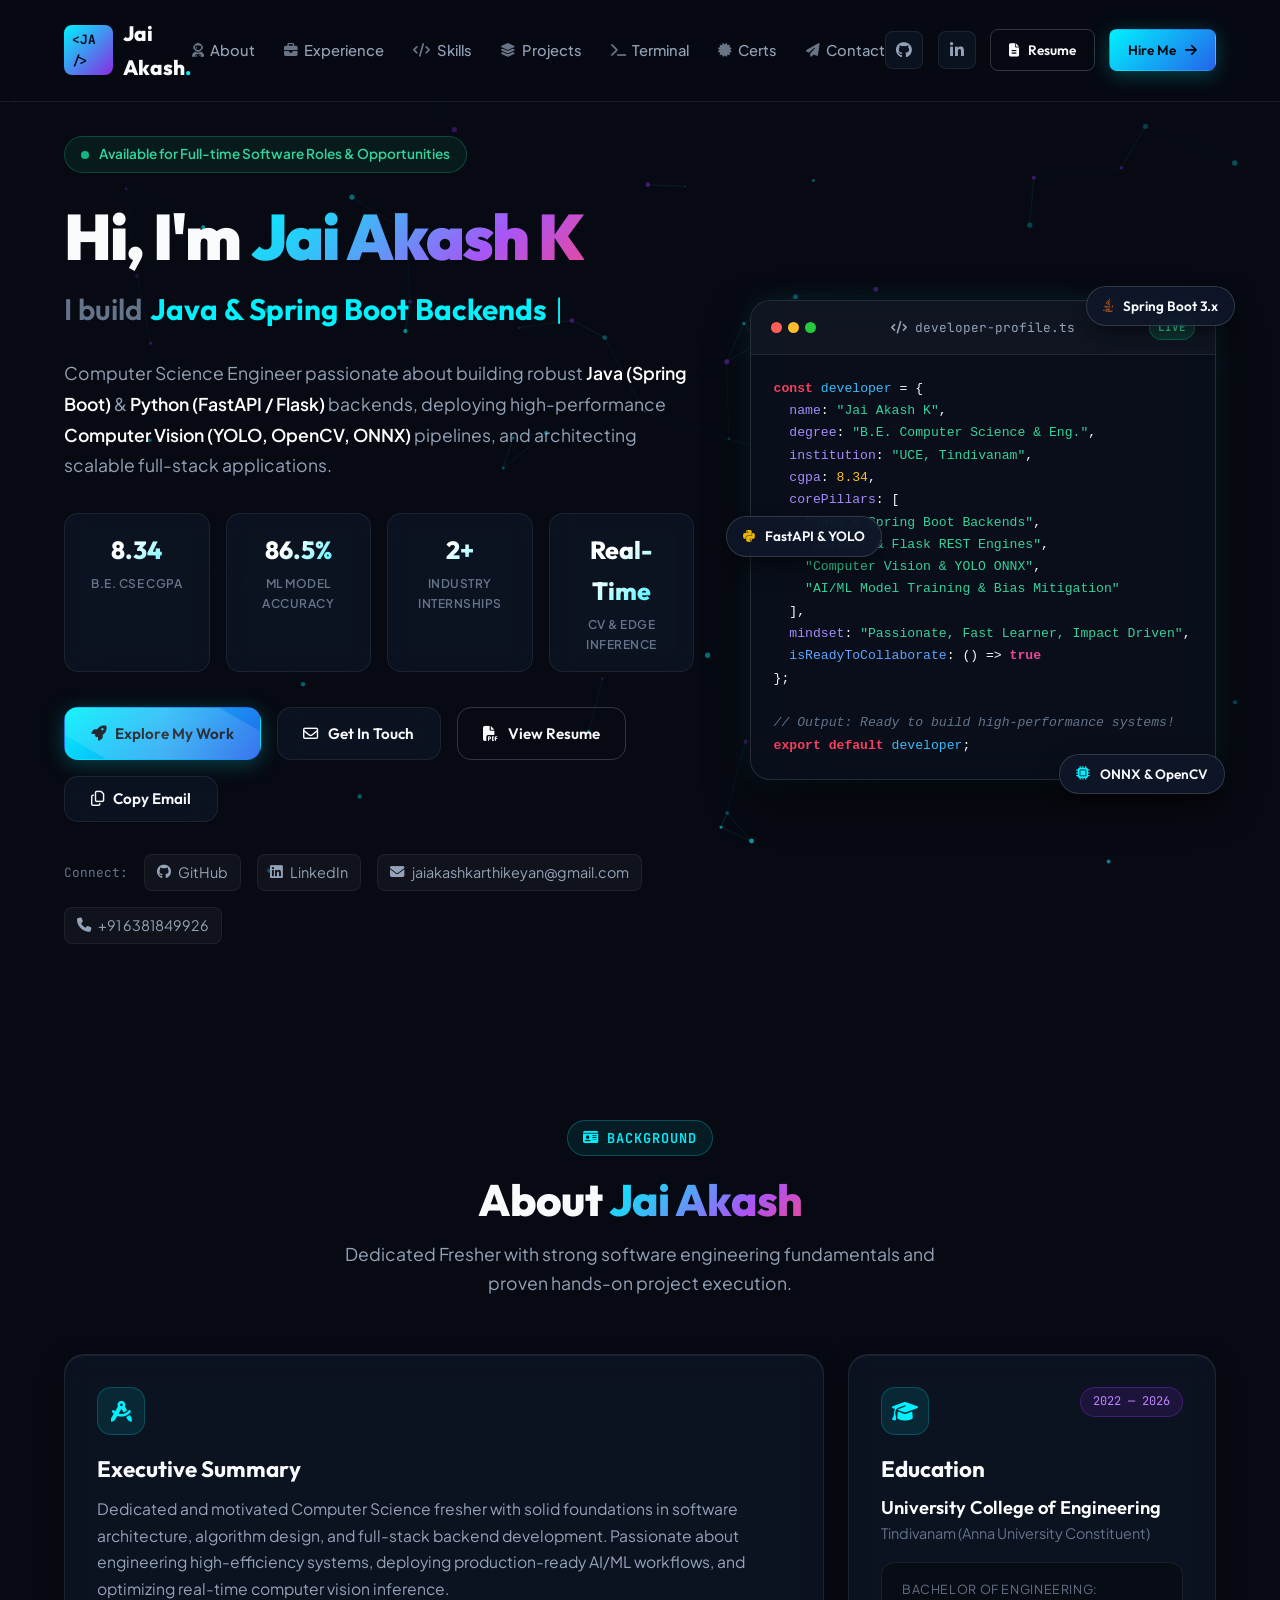
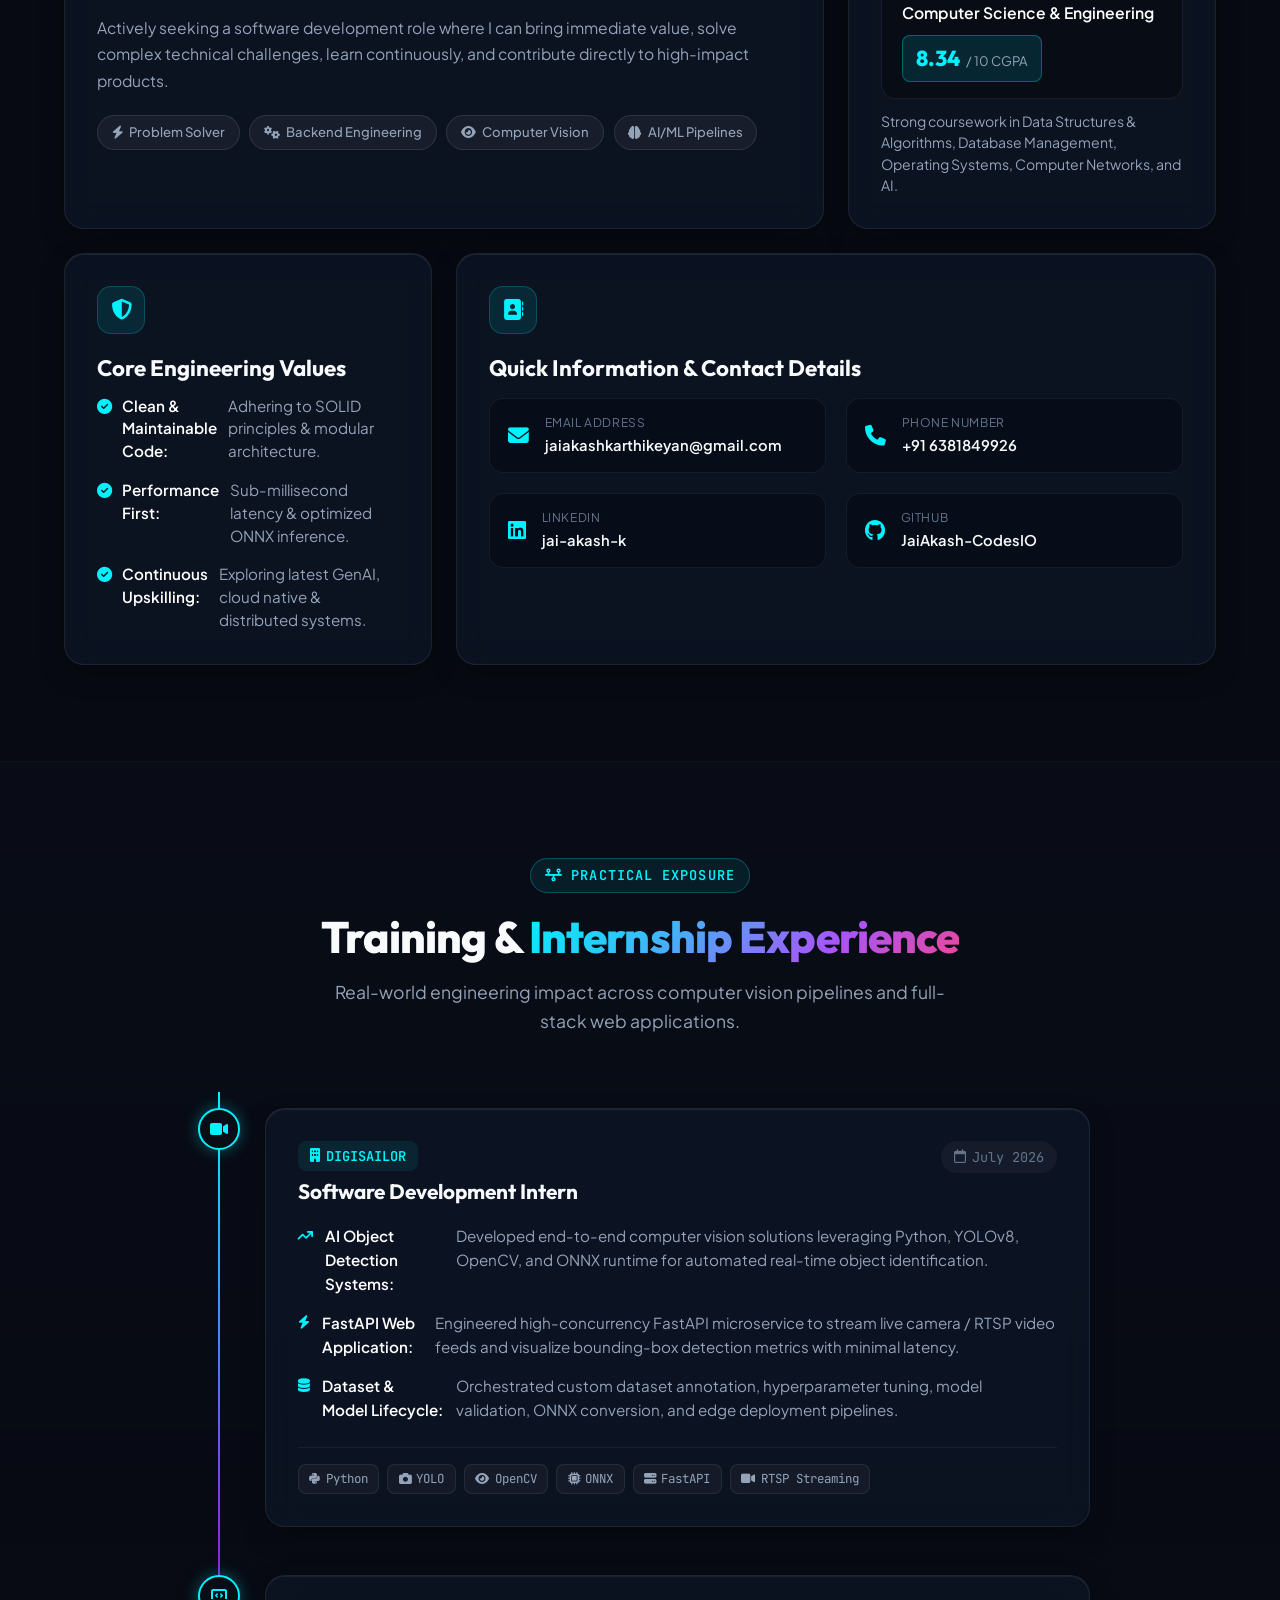
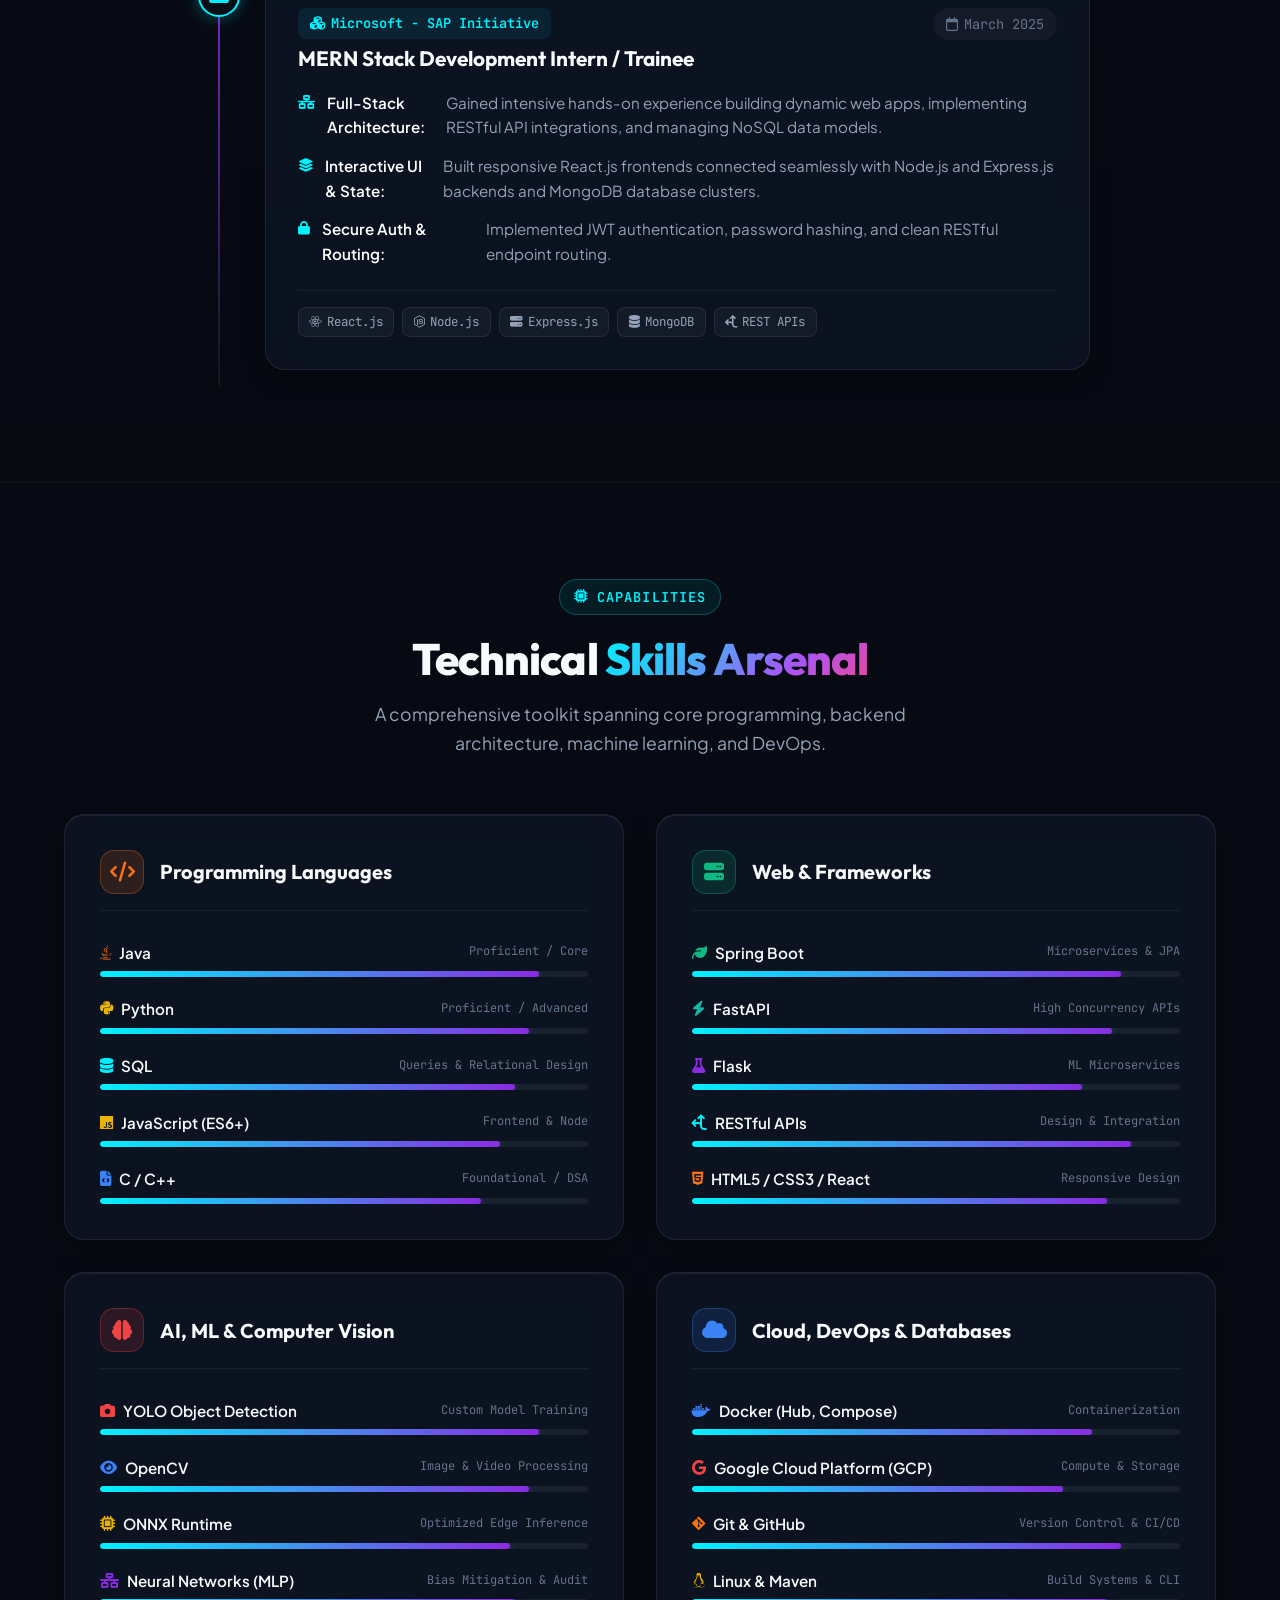
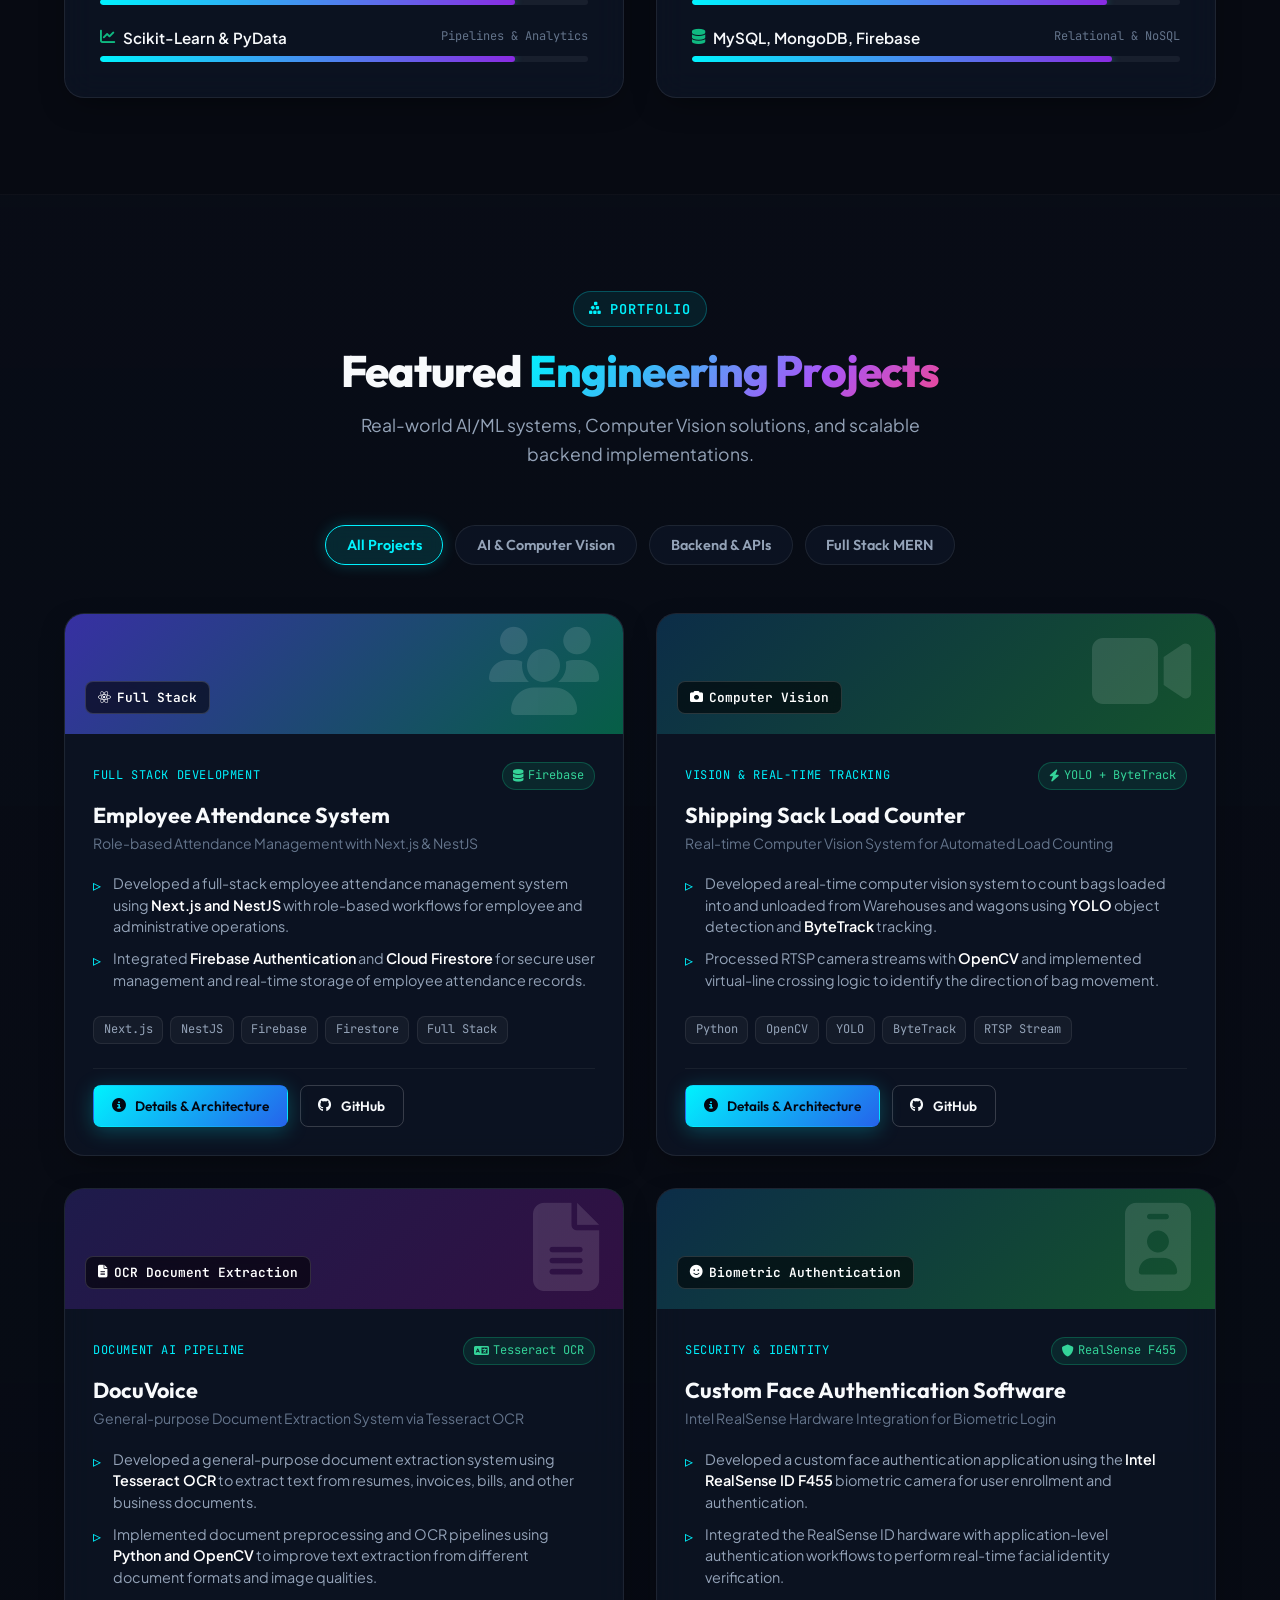
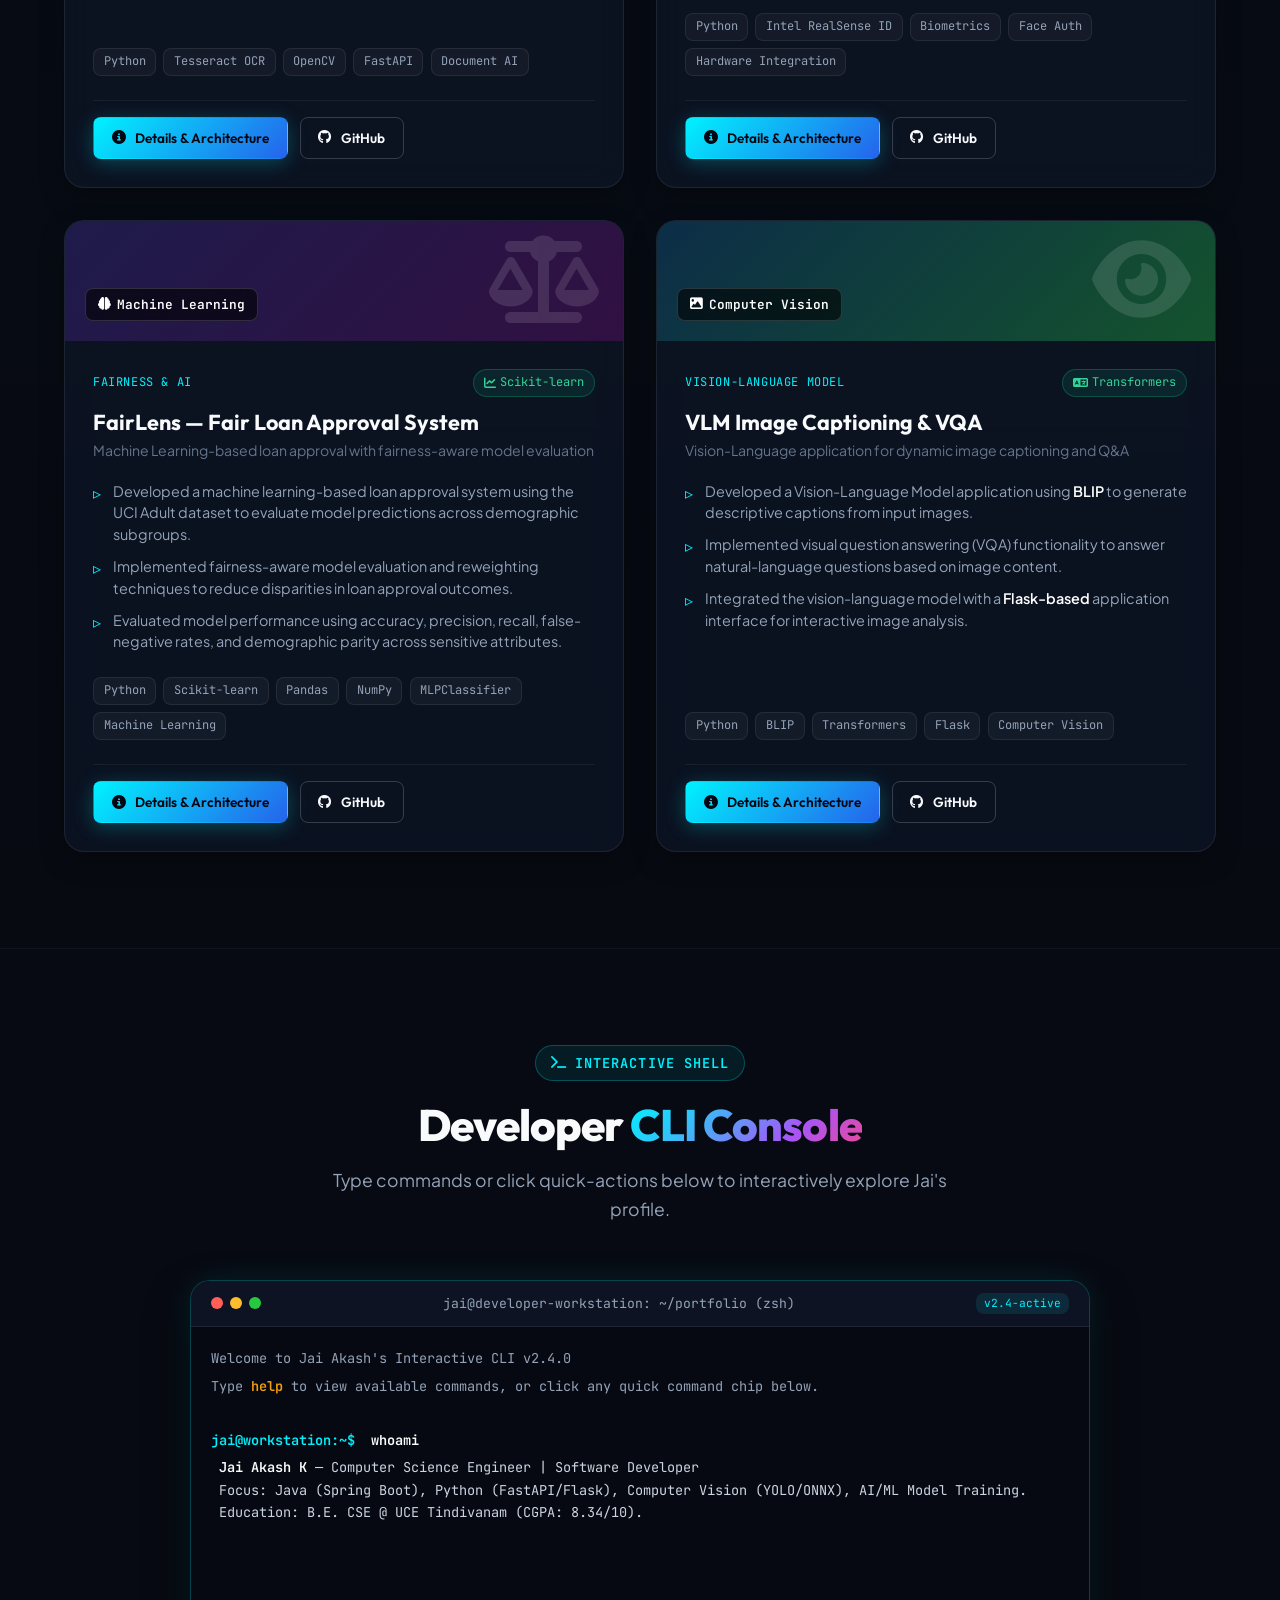
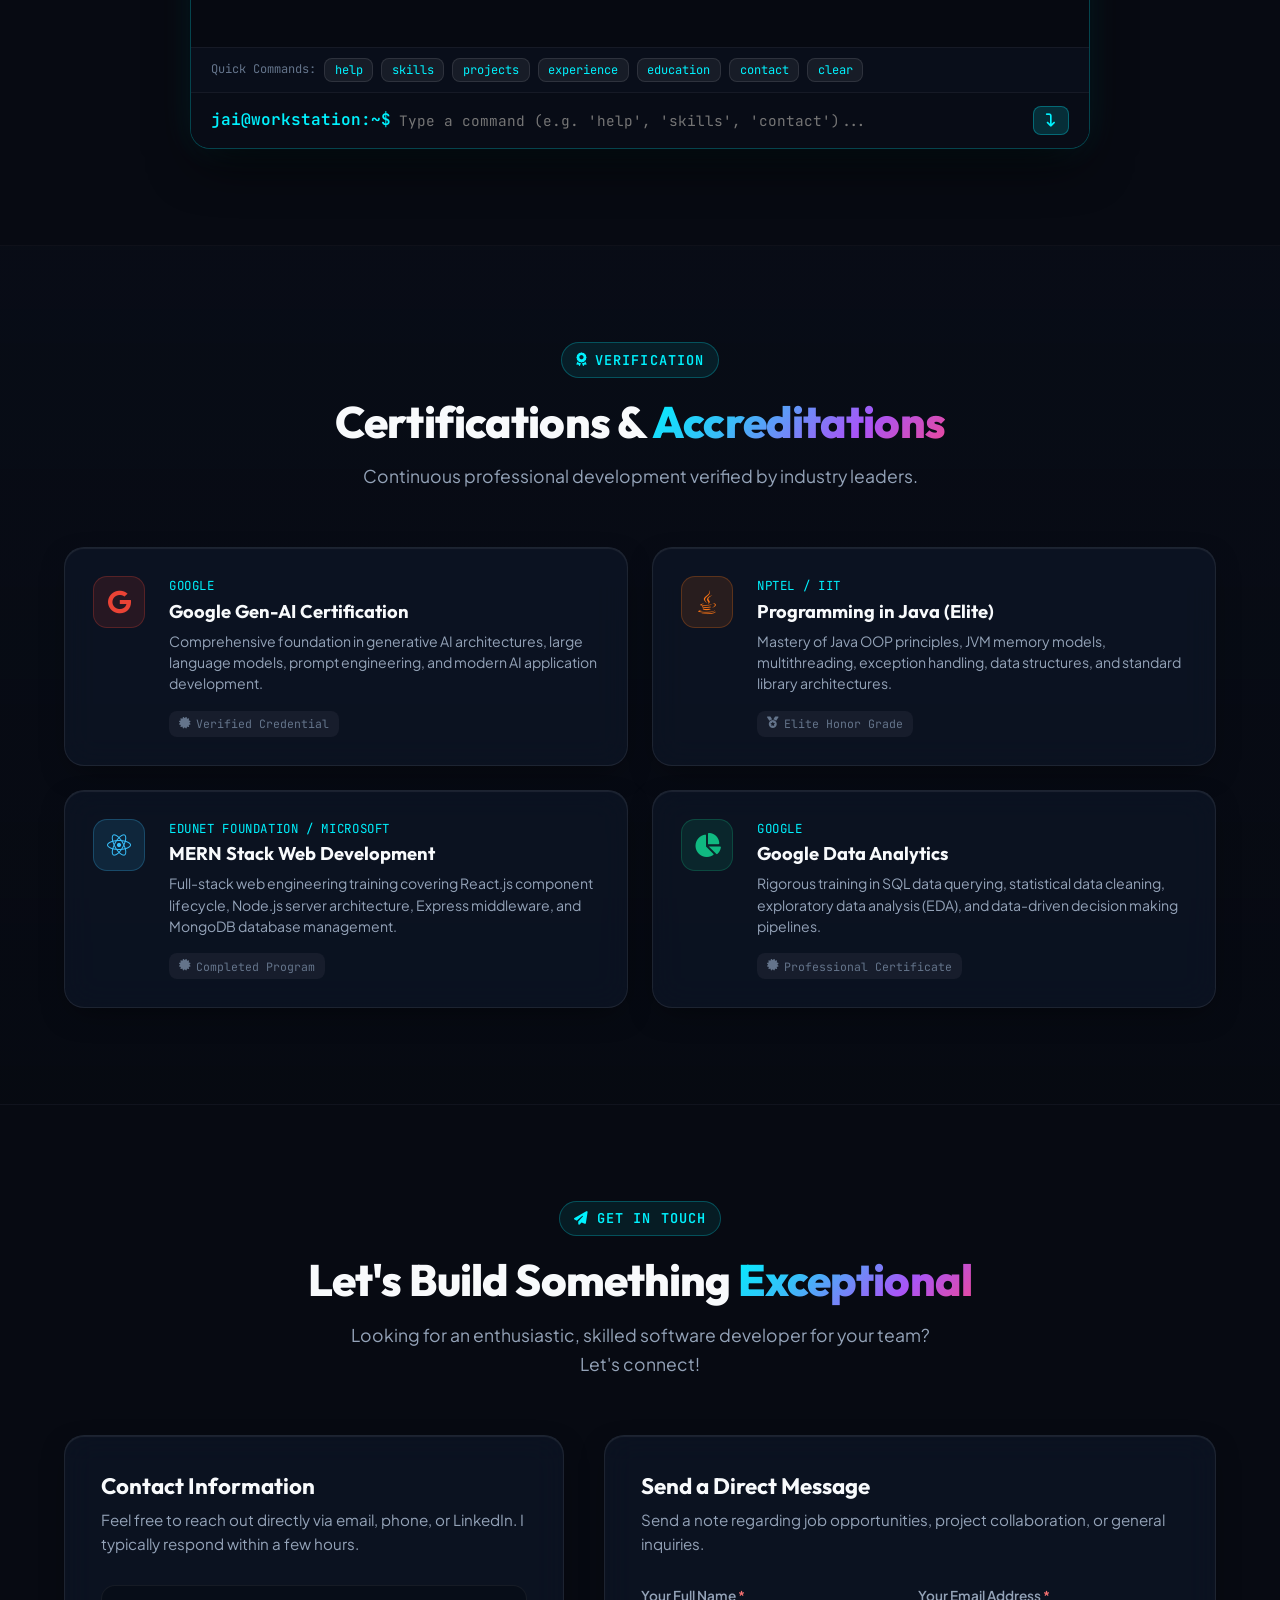
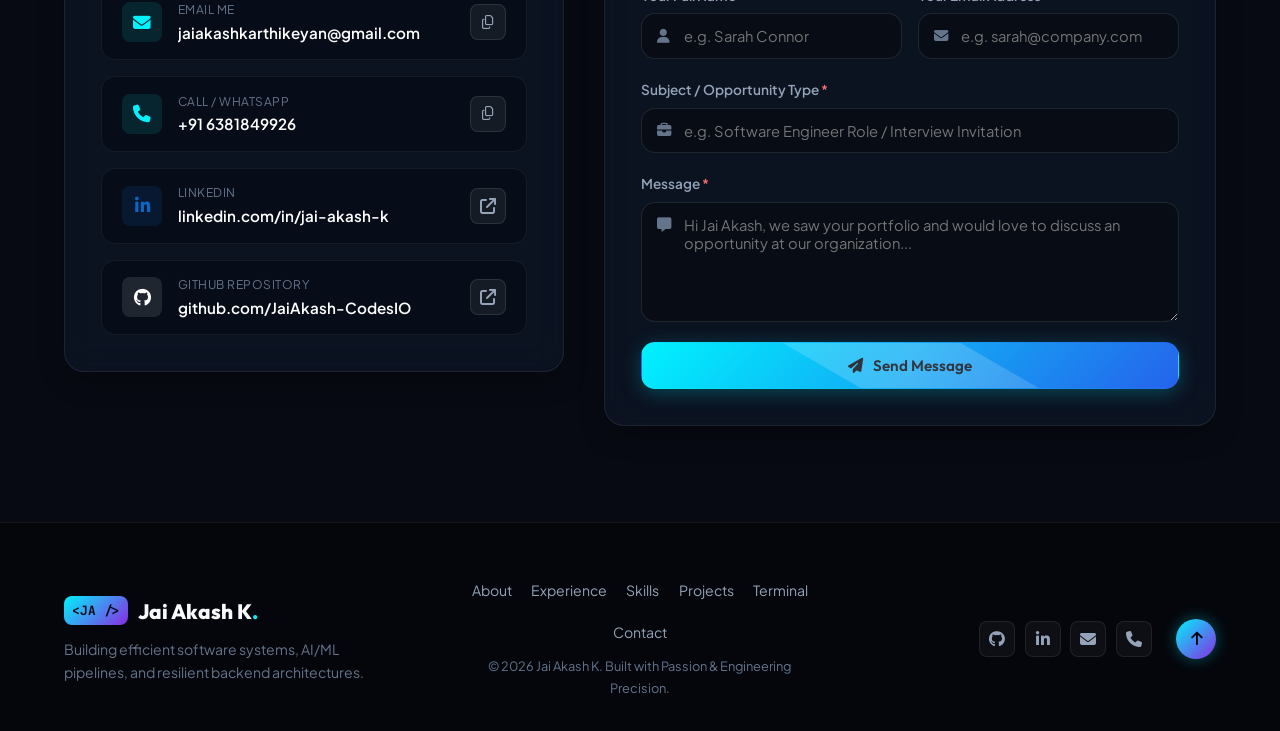
==== commit b830ad02: "resume update" ====
--- a/index.html
+++ b/index.html
@@ -763,6 +763,85 @@
               </div>
             </div>
           </div>
+
+          <!-- Project 5: FairLens — Fair Loan Approval System -->
+          <div class="project-card" data-category="ai-cv" data-project-id="fairlens">
+            <div class="project-card-banner banner-ml">
+              <div class="banner-badge"><i class="fa-solid fa-brain"></i> Machine Learning</div>
+              <div class="banner-icon-bg"><i class="fa-solid fa-balance-scale"></i></div>
+            </div>
+            <div class="project-card-body">
+              <div class="project-meta-row">
+                <span class="project-category-tag">Fairness & AI</span>
+                <span class="project-stat-pill"><i class="fa-solid fa-chart-line"></i> Scikit-learn</span>
+              </div>
+              <h3 class="project-title">FairLens — Fair Loan Approval System</h3>
+              <p class="project-tagline">Machine Learning-based loan approval with fairness-aware model evaluation</p>
+              
+              <ul class="project-highlights">
+                <li>Developed a machine learning-based loan approval system using the UCI Adult dataset to evaluate model predictions across demographic subgroups.</li>
+                <li>Implemented fairness-aware model evaluation and reweighting techniques to reduce disparities in loan approval outcomes.</li>
+                <li>Evaluated model performance using accuracy, precision, recall, false-negative rates, and demographic parity across sensitive attributes.</li>
+              </ul>
+
+              <div class="project-tags">
+                <span>Python</span>
+                <span>Scikit-learn</span>
+                <span>Pandas</span>
+                <span>NumPy</span>
+                <span>MLPClassifier</span>
+                <span>Machine Learning</span>
+              </div>
+
+              <div class="project-footer-actions">
+                <button class="btn btn-sm btn-primary open-modal-btn" data-modal="fairlens">
+                  <i class="fa-solid fa-circle-info"></i> Details & Architecture
+                </button>
+                <a href="https://github.com/JaiAkash-CodesIO" target="_blank" rel="noopener noreferrer" class="btn btn-sm btn-outline">
+                  <i class="fa-brands fa-github"></i> GitHub
+                </a>
+              </div>
+            </div>
+          </div>
+
+          <!-- Project 6: VLM Image Captioning -->
+          <div class="project-card" data-category="ai-cv" data-project-id="vlm-captioning">
+            <div class="project-card-banner banner-cv">
+              <div class="banner-badge"><i class="fa-solid fa-image"></i> Computer Vision</div>
+              <div class="banner-icon-bg"><i class="fa-solid fa-eye"></i></div>
+            </div>
+            <div class="project-card-body">
+              <div class="project-meta-row">
+                <span class="project-category-tag">Vision-Language Model</span>
+                <span class="project-stat-pill"><i class="fa-solid fa-language"></i> Transformers</span>
+              </div>
+              <h3 class="project-title">VLM Image Captioning & VQA</h3>
+              <p class="project-tagline">Vision-Language application for dynamic image captioning and Q&A</p>
+              
+              <ul class="project-highlights">
+                <li>Developed a Vision-Language Model application using <strong>BLIP</strong> to generate descriptive captions from input images.</li>
+                <li>Implemented visual question answering (VQA) functionality to answer natural-language questions based on image content.</li>
+                <li>Integrated the vision-language model with a <strong>Flask-based</strong> application interface for interactive image analysis.</li>
+              </ul>
+
+              <div class="project-tags">
+                <span>Python</span>
+                <span>BLIP</span>
+                <span>Transformers</span>
+                <span>Flask</span>
+                <span>Computer Vision</span>
+              </div>
+
+              <div class="project-footer-actions">
+                <button class="btn btn-sm btn-primary open-modal-btn" data-modal="vlm-captioning">
+                  <i class="fa-solid fa-circle-info"></i> Details & Architecture
+                </button>
+                <a href="https://github.com/JaiAkash-CodesIO" target="_blank" rel="noopener noreferrer" class="btn btn-sm btn-outline">
+                  <i class="fa-brands fa-github"></i> GitHub
+                </a>
+              </div>
+            </div>
+          </div>
         </div>
       </div>
     </section>
